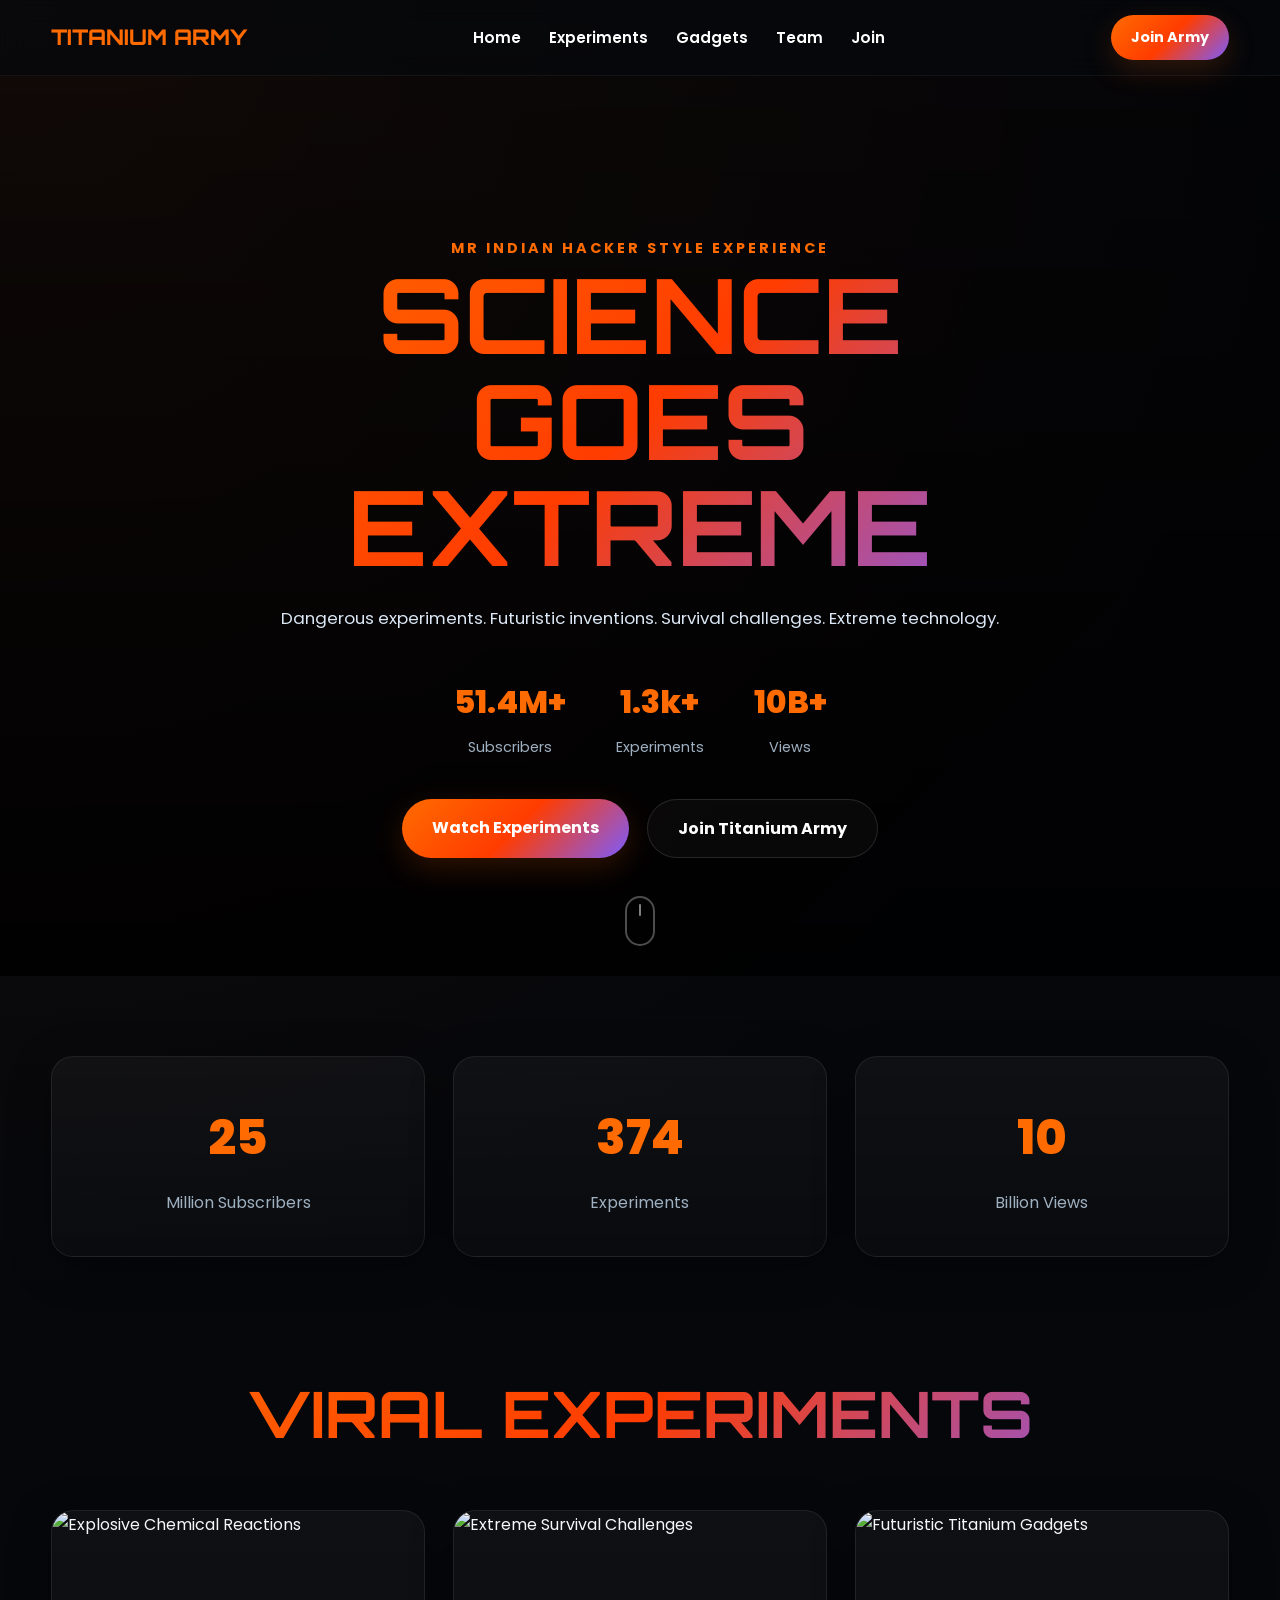
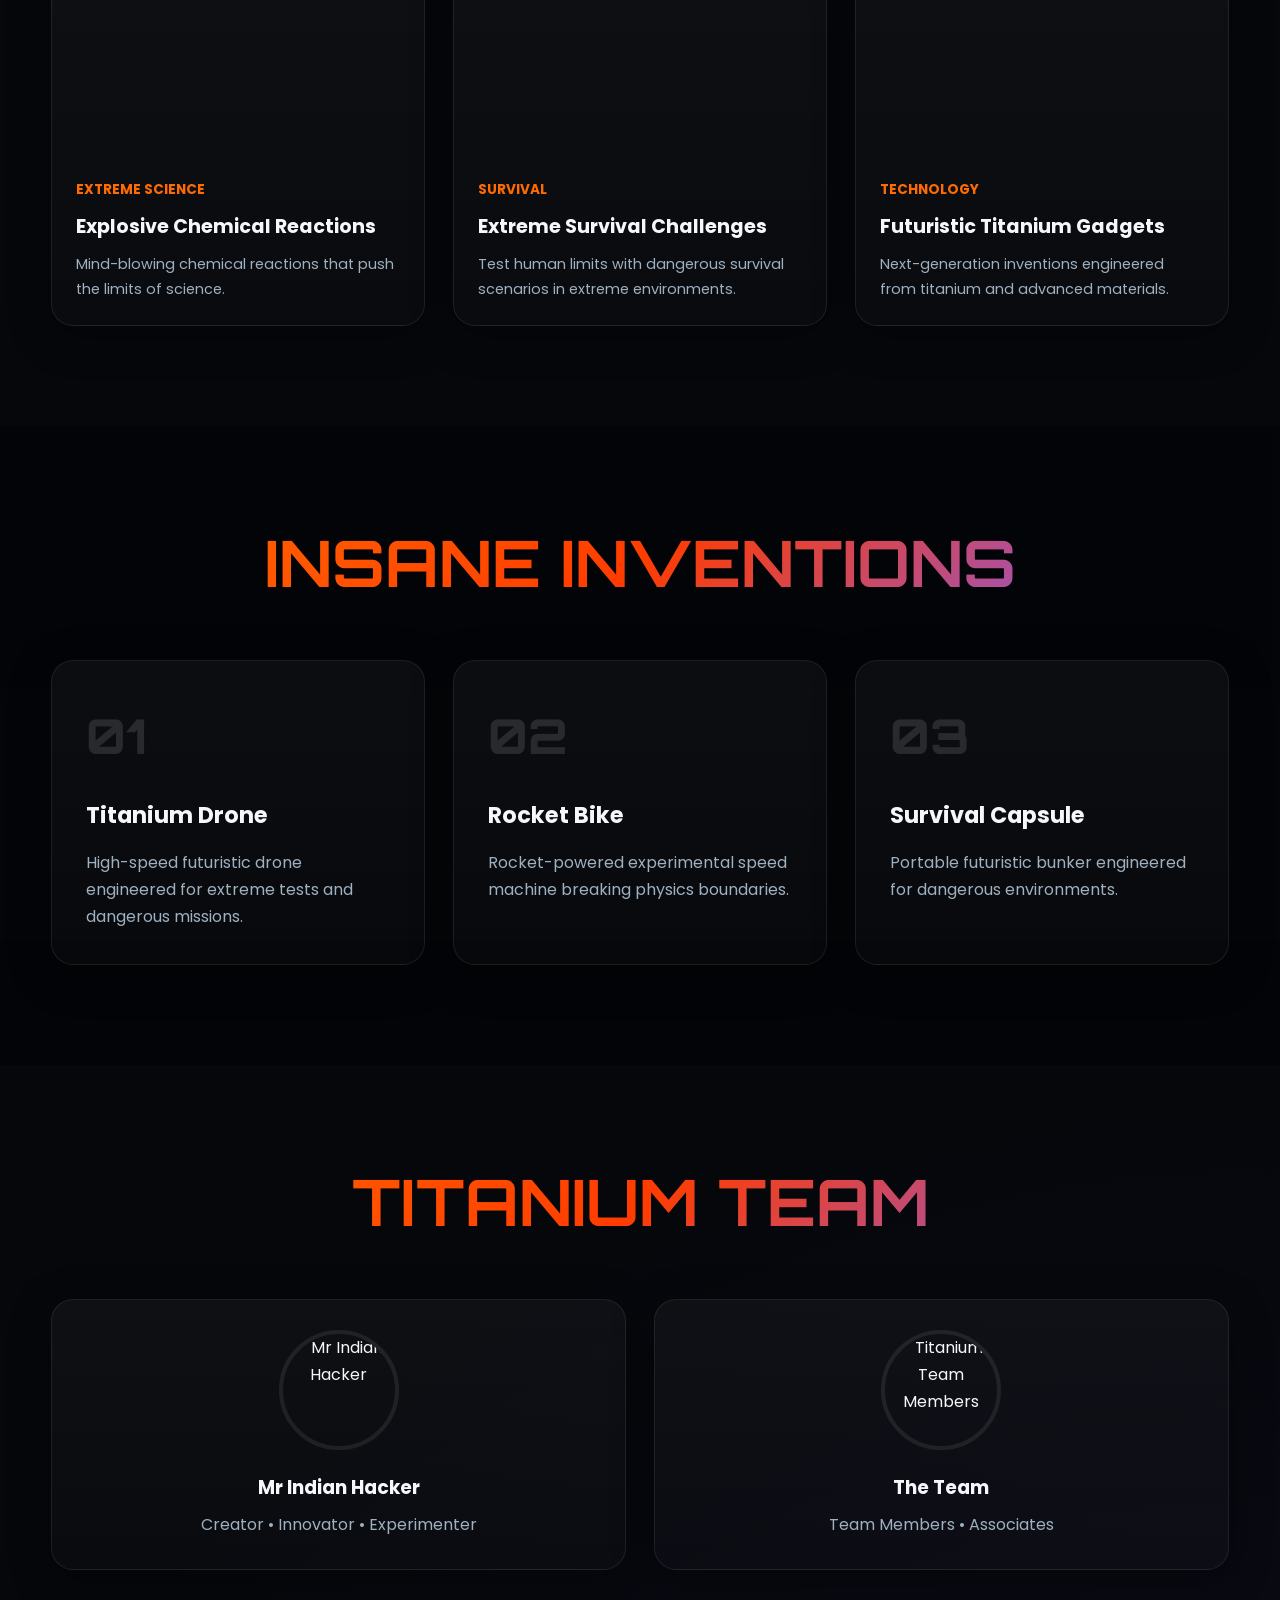
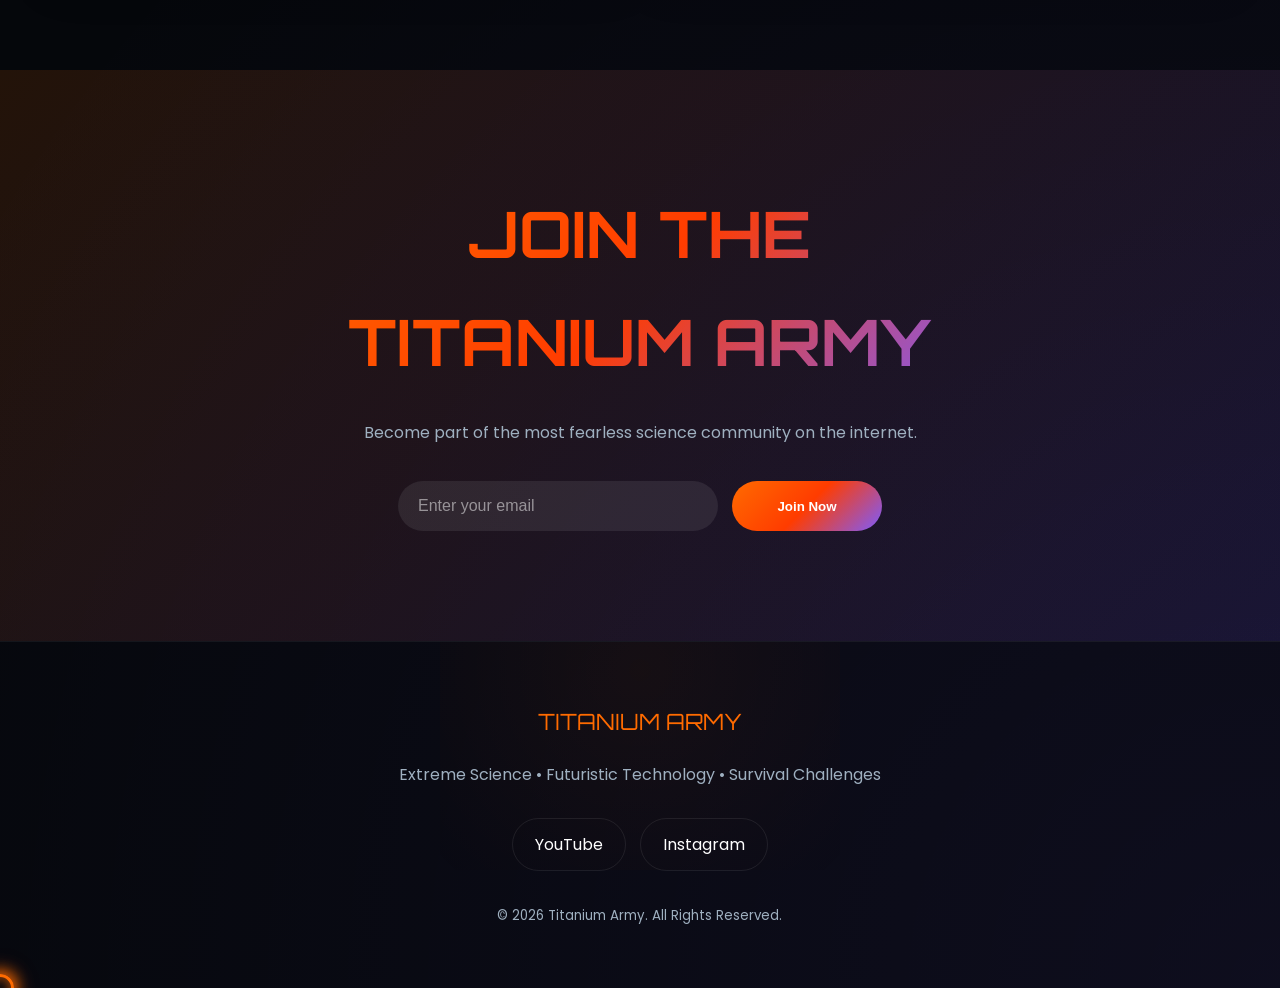
==== titaniumarmy/index.html @ 0747c586 "Update index.html" ====
<!DOCTYPE html>
<html lang="en">

<head>

  <!-- ========================= -->
  <!-- BASIC SEO -->
  <!-- ========================= -->

  <meta charset="UTF-8">

  <meta name="viewport"
        content="width=device-width, initial-scale=1.0">

  <meta http-equiv="X-UA-Compatible"
        content="IE=edge">

  <title>
    Titanium Army | Extreme Science &amp; Futuristic Experiments
  </title>

  <meta name="description"
        content="Titanium Army brings extreme science experiments, futuristic gadgets, dangerous survival challenges and insane inventions inspired by Mr Indian Hacker style.">

  <meta name="keywords"
        content="Titanium Army, Mr Indian Hacker, Science Experiments, Futuristic Gadgets, Survival Challenges">

  <meta name="theme-color"
        content="#05070b">

  <!-- ========================= -->
  <!-- FIX: CANONICAL URL ADDED -->
  <!-- ========================= -->

  <link rel="canonical"
        href="https://titaniumarmy.attrim27.workers.dev/">

  <!-- ========================= -->
  <!-- FIX: FAVICON ADDED -->
  <!-- ========================= -->

  <link rel="icon"
        href="data:image/svg+xml,<svg xmlns='http://www.w3.org/2000/svg' viewBox='0 0 100 100'><text y='.9em' font-size='90'>⚡</text></svg>">

  <!-- ========================= -->
  <!-- OPEN GRAPH -->
  <!-- ========================= -->

  <meta property="og:title"
        content="Titanium Army - Extreme Science &amp; Innovation">

  <meta property="og:description"
        content="Extreme science experiments, futuristic gadgets, and survival challenges.">

  <meta property="og:type"
        content="website">

  <meta property="og:image"
        content="https://images.unsplash.com/photo-1532094349884-543bc11b234d?q=80&w=1200">

  <!-- ========================= -->
  <!-- FONTS -->
  <!-- ========================= -->

  <link rel="preconnect"
        href="https://fonts.googleapis.com">

  <link rel="preconnect"
        href="https://fonts.gstatic.com"
        crossorigin>

  <link href="https://fonts.googleapis.com/css2?family=Orbitron:wght@500;700;800&family=Poppins:wght@300;400;500;600;700&display=swap"
        rel="stylesheet">

  <!-- ========================= -->
  <!-- CSS -->
  <!-- ========================= -->

  <link rel="stylesheet"
        href="styles.css">

</head>

<body>

  <!-- ========================= -->
  <!-- PRELOADER -->
  <!-- ========================= -->

  <div class="preloader"
       id="preloader">

    <div class="loader"></div>

    <h2>TITANIUM ARMY</h2>

  </div>

  <!-- ========================= -->
  <!-- PARTICLES CANVAS -->
  <!-- ========================= -->

  <canvas id="particles"></canvas>

  <!-- ========================= -->
  <!-- HEADER / NAVBAR -->
  <!-- ========================= -->

  <header class="site-header"
          id="navbar">

    <div class="container nav-container">

      <!-- FIX: BRAND NOW LINKS TO #HOME, NOT BROKEN IMAGE URL -->

      <a href="#home"
         class="brand">

        TITANIUM ARMY

      </a>

      <!-- DESKTOP NAVIGATION -->

      <nav class="nav">

        <a href="#home">Home</a>

        <a href="#experiments">Experiments</a>

        <a href="#gadgets">Gadgets</a>

        <a href="#team">Team</a>

        <a href="#join">Join</a>

      </nav>

      <!-- FIX: JOIN ARMY BUTTON NOW LINKS TO YOUTUBE -->

      <a href="https://www.youtube.com/@MrIndianHacker"
         target="_blank"
         rel="noopener noreferrer"
         class="btn primary nav-cta">

        Join Army

      </a>

      <!-- MOBILE MENU BUTTON -->

      <button class="nav-toggle"
              id="navToggle"
              aria-label="Toggle Menu"
              aria-expanded="false">

        <span></span>
        <span></span>
        <span></span>

      </button>

    </div>

  </header>

  <!-- ========================= -->
  <!-- MOBILE NAVIGATION -->
  <!-- ========================= -->

  <nav class="mobile-nav"
       id="mobileNav">

    <a href="#home">Home</a>
    <a href="#experiments">Experiments</a>
    <a href="#gadgets">Gadgets</a>
    <a href="#team">Team</a>
    <a href="#join">Join</a>

  </nav>

  <!-- ========================= -->
  <!-- HERO SECTION -->
  <!-- ========================= -->

  <section class="hero"
           id="home">

    <!-- BACKGROUND VIDEO -->

    <video autoplay
           muted
           loop
           playsinline
           class="hero-video"
           poster="assets/hero.jpg">

      <source src="assets/hero.mp4"
              type="video/mp4">

    </video>

    <!-- OVERLAYS -->

    <div class="hero-overlay"></div>

    <div class="hero-gradient"></div>

    <!-- HERO CONTENT -->

    <div class="hero-content">

      <span class="eyebrow">
        MR INDIAN HACKER STYLE EXPERIENCE
      </span>

      <h1 class="title">
        <span>SCIENCE</span> GOES EXTREME
      </h1>

      <p class="subtitle">
        Dangerous experiments. Futuristic inventions.
        Survival challenges. Extreme technology.
      </p>

      <!-- HERO STATS -->

      <div class="hero-stats">

        <div class="stat-item">
          <strong>51.4M+</strong>
          <span>Subscribers</span>
        </div>

        <div class="stat-item">
          <strong>1.3k+</strong>
          <span>Experiments</span>
        </div>

        <div class="stat-item">
          <strong>10B+</strong>
          <span>Views</span>
        </div>

      </div>

      <!-- HERO BUTTONS -->

      <div class="hero-cta">

        <a href="#experiments"
           class="btn primary">
          Watch Experiments
        </a>

        <!-- FIX: JOIN BUTTON NOW LINKS TO YOUTUBE -->

        <a href="https://www.youtube.com/@MrIndianHacker"
           target="_blank"
           rel="noopener noreferrer"
           class="btn secondary">
          Join Titanium Army
        </a>

      </div>

    </div>

    <!-- SCROLL INDICATOR -->

    <div class="scroll-indicator">
      <span></span>
    </div>

  </section>

  <!-- ========================= -->
  <!-- STATS SECTION -->
  <!-- ========================= -->

  <section class="stats-section reveal">

    <div class="container stats-grid">

      <div class="stat-card">

        <h2 class="counter"
            data-target="51">
          0
        </h2>

        <p>Million Subscribers</p>

      </div>

      <div class="stat-card">

        <h2 class="counter"
            data-target="1347">
          0
        </h2>

        <p>Experiments</p>

      </div>

      <!-- FIX: DATA-TARGET WAS 10,344,421,112 (BROKEN) — NOW FIXED TO 10 -->

      <div class="stat-card">

        <h2 class="counter"
            data-target="10">
          0
        </h2>

        <p>Billion Views</p>

      </div>

    </div>

  </section>

  <!-- ========================= -->
  <!-- EXPERIMENTS SECTION -->
  <!-- ========================= -->

  <section class="section"
           id="experiments">

    <div class="container">

      <h2 class="section-title">
        Viral Experiments
      </h2>

      <div class="card-grid">

        <!-- EXPERIMENT CARD 1 -->

        <article class="experiment-card reveal">

          <img src="https://i.ytimg.com/vi/5GIu-uIntHM/hqdefault.jpg?sqp=-oaymwEnCNACELwBSFryq4qpAxkIARUAAIhCGAHYAQHiAQoIGBACGAY4AUAB&rs=AOn4CLCB5bFblhnl6kyri0EUmStzw_VqZA"
               alt="Explosive Chemical Reactions"
               loading="lazy">

          <div class="card-content">

            <span>Extreme Science</span>

            <h3>Explosive Chemical Reactions</h3>

            <p>Mind-blowing chemical reactions that push the limits of science.</p>

          </div>

        </article>

        <!-- EXPERIMENT CARD 2 -->

        <article class="experiment-card reveal">

          <img src="https://i.ytimg.com/vi/XZgxswVPmoY/hqdefault.jpg?sqp=-oaymwEnCNACELwBSFryq4qpAxkIARUAAIhCGAHYAQHiAQoIGBACGAY4AUAB&rs=AOn4CLAbw4uefym0vWwqjL1NdJB9iy13fw"
               alt="Extreme Survival Challenges"
               loading="lazy">

          <div class="card-content">

            <span>Survival</span>

            <h3>Extreme Survival Challenges</h3>

            <p>Test human limits with dangerous survival scenarios in extreme environments.</p>

          </div>

        </article>

        <!-- EXPERIMENT CARD 3 -->

        <article class="experiment-card reveal">

          <img src="https://ts1.mm.bing.net/th?id=OIP.cP5s2o9aSP23JdgYvHvnIwHaEK&pid=15.1&o=7&rm=3"
               alt="Futuristic Titanium Gadgets"
               loading="lazy">

          <div class="card-content">

            <span>Technology</span>

            <h3>Futuristic Titanium Gadgets</h3>

            <p>Next-generation inventions engineered from titanium and advanced materials.</p>

          </div>

        </article>

      </div>

    </div>

  </section>

  <!-- ========================= -->
  <!-- GADGETS SECTION -->
  <!-- ========================= -->

  <section class="section dark-section"
           id="gadgets">

    <div class="container">

      <h2 class="section-title">
        Insane Inventions
      </h2>

      <div class="gadgets-grid">

        <!-- GADGET 1 -->

        <div class="gadget-box reveal">

          <div class="gadget-number">01</div>

          <h3>Titanium Drone</h3>

          <p>
            High-speed futuristic drone engineered
            for extreme tests and dangerous missions.
          </p>

        </div>

        <!-- GADGET 2 -->

        <div class="gadget-box reveal">

          <div class="gadget-number">02</div>

          <h3>Rocket Bike</h3>

          <p>
            Rocket-powered experimental speed machine
            breaking physics boundaries.
          </p>

        </div>

        <!-- GADGET 3 -->

        <div class="gadget-box reveal">

          <div class="gadget-number">03</div>

          <h3>Survival Capsule</h3>

          <p>
            Portable futuristic bunker engineered
            for dangerous environments.
          </p>

        </div>

      </div>

    </div>

  </section>

  <!-- ========================= -->
  <!-- TEAM SECTION -->
  <!-- ========================= -->

  <section class="section"
           id="team">

    <div class="container">

      <h2 class="section-title">
        Titanium Team
      </h2>

      <div class="team-grid">

        <!-- TEAM MEMBER 1 — MR INDIAN HACKER -->

        <div class="team-card reveal">

          <div class="team-image">

            <!-- FIX: USING OFFICIAL YOUTUBE CHANNEL AVATAR (MORE RELIABLE) -->

            <img src="https://yt3.googleusercontent.com/6gqbAWV3L-Uy1zRFov8lJEa7ct9nXFqSb3FKSW0If3hhWL76blt2sQXWMlLUFaaei2aApkl2MQ=s900-c-k-c0x00ffffff-no-rj"
                 alt="Mr Indian Hacker"
                 loading="lazy">

          </div>

          <h3>Mr Indian Hacker</h3>

          <!-- FIX: GARBLED CHARACTERS REPLACED WITH PROPER BULLETS -->

          <p>Creator &bull; Innovator &bull; Experimenter</p>

        </div>

        <!-- TEAM MEMBER 2 -->
        <!--
          ACTION REQUIRED:
          1. Open this link: https://www.instagram.com/p/DQHI-X8E1jm/
          2. Download / save the image
          3. Upload it to your Cloudflare Worker as: assets/team.jpg
          The code below will load it automatically once uploaded.
          Until then, a placeholder will show.
        -->

        <div class="team-card reveal">

          <div class="team-image">

            <img src="assets/team.jpg"
                 alt="Titanium Team Members"
                 loading="lazy"
                 onerror="this.onerror=null;this.src='https://placehold.co/300x300/10151d/ff6b00?text=Team';">

          </div>

          <h3>The Team</h3>

          <!-- FIX: GARBLED CHARACTERS REPLACED WITH PROPER BULLETS -->

          <p>Team Members &bull; Associates</p>

        </div>

      </div>

    </div>

  </section>

  <!-- ========================= -->
  <!-- JOIN SECTION -->
  <!-- ========================= -->

  <section class="join-section"
           id="join">

    <div class="join-overlay"></div>

    <div class="join-content">

      <h2>JOIN THE TITANIUM ARMY</h2>

      <p>
        Become part of the most fearless science
        community on the internet.
      </p>

      <!-- FIX: FORM NOW REDIRECTS TO YOUTUBE ON SUBMIT (HANDLED IN SCRIPT.JS) -->

      <form class="join-form"
            id="newsletterForm">

        <input type="email"
               placeholder="Enter your email"
               required
               aria-label="Email address">

        <button type="submit">
          Join Now
        </button>

      </form>

    </div>

  </section>

  <!-- ========================= -->
  <!-- FOOTER -->
  <!-- ========================= -->

  <footer class="site-footer">

    <div class="footer-glow"></div>

    <div class="container footer-container">

      <div class="footer-logo">
        TITANIUM ARMY
      </div>

      <!-- FIX: GARBLED CHARACTERS REPLACED -->

      <p>
        Extreme Science &bull; Futuristic Technology &bull; Survival Challenges
      </p>

      <div class="socials">

        <!-- FIX: REAL SOCIAL LINKS ADDED (NO FACEBOOK AS REQUESTED) -->

        <a href="https://www.youtube.com/@MrIndianHacker"
           target="_blank"
           rel="noopener noreferrer"
           aria-label="YouTube">
          YouTube
        </a>

        <a href="https://www.instagram.com/mrindianhacer/"
           target="_blank"
           rel="noopener noreferrer"
           aria-label="Instagram">
          Instagram
        </a>

      </div>

      <!-- FIX: COPYRIGHT SYMBOL WAS GARBLED -->

      <small>
        &copy; 2026 Titanium Army. All Rights Reserved.
      </small>

    </div>

  </footer>

  <!-- ========================= -->
  <!-- SCRIPTS -->
  <!-- ========================= -->

  <script defer src="script.js"></script>

</body>

</html>
---- titaniumarmy/styles.css ----
/* =========================================================
   TITANIUM ARMY — FINAL PREMIUM CINEMATIC CSS
   CLEAN • STRUCTURED • MOBILE PERFECT • PERFORMANCE OPTIMIZED
========================================================= */

/* =========================
   ROOT VARIABLES
========================= */

:root{

  --bg:#05070b;
  --bg-secondary:#0d1117;

  --surface:#10151d;
  --surface-light:#171d27;

  --text:#f4f7fb;
  --muted:#9fb0c0;

  --orange:#ff6b00;
  --orange-dark:#ff3c00;

  --purple:#7c5cff;

  --border:rgba(255,255,255,.08);

  --shadow:
  0 10px 40px rgba(0,0,0,.35);

  --gradient:
  linear-gradient(
  135deg,
  var(--orange),
  var(--orange-dark),
  var(--purple)
  );

  --radius-sm:16px;
  --radius-md:22px;
  --radius-lg:30px;

  --space-xs:10px;
  --space-sm:16px;
  --space-md:24px;
  --space-lg:40px;
  --space-xl:80px;

}

/* =========================
   RESET
========================= */

*{
  margin:0;
  padding:0;
  box-sizing:border-box;
}

html{
  scroll-behavior:smooth;
  overflow-x:hidden;
}

body{

  font-family:
  "Poppins",
  sans-serif;

  background:
  radial-gradient(
  circle at top left,
  rgba(255,107,0,.08),
  transparent 30%
  ),

  radial-gradient(
  circle at bottom right,
  rgba(124,92,255,.08),
  transparent 35%
  ),

  var(--bg);

  color:var(--text);

  overflow-x:hidden;

  line-height:1.7;

  -webkit-font-smoothing:antialiased;

}

/* =========================
   PRELOADER
========================= */

.preloader{

  position:fixed;

  top:0;
  left:0;

  width:100%;
  height:100%;

  background:var(--bg);

  display:flex;

  flex-direction:column;

  align-items:center;

  justify-content:center;

  gap:30px;

  z-index:99999;

  animation:fadeOut .6s ease forwards;

  animation-delay:2s;

}

.preloader h2{

  font-size:1.2rem;

  letter-spacing:3px;

  text-transform:uppercase;

  background:var(--gradient);

  background-clip:text;

  -webkit-background-clip:text;

  -webkit-text-fill-color:transparent;

}

.loader{

  width:50px;
  height:50px;

  border:4px solid rgba(255,255,255,.1);

  border-top:4px solid var(--orange);

  border-radius:50%;

  animation:spin 1s linear infinite;

}

@keyframes spin{
  to{
    transform:rotate(360deg);
  }
}

@keyframes fadeOut{
  to{
    opacity:0;
    pointer-events:none;
  }
}

/* =========================
   BACKGROUND GRID
========================= */

body::before{

  content:"";

  position:fixed;

  inset:0;

  background-image:

  linear-gradient(
  rgba(255,255,255,.02) 1px,
  transparent 1px
  ),

  linear-gradient(
  90deg,
  rgba(255,255,255,.02) 1px,
  transparent 1px
  );

  background-size:60px 60px;

  opacity:.15;

  pointer-events:none;

  z-index:-1;

}

/* =========================
   PARTICLES CANVAS
========================= */

canvas#particles{

  position:fixed;

  top:0;
  left:0;

  width:100%;
  height:100%;

  pointer-events:none;

  z-index:0;

}

/* =========================
   SCROLLBAR
========================= */

::-webkit-scrollbar{
  width:10px;
}

::-webkit-scrollbar-track{
  background:#05070b;
}

::-webkit-scrollbar-thumb{

  background:
  linear-gradient(
  var(--orange),
  var(--purple)
  );

  border-radius:20px;

}

/* =========================
   GLOBAL
========================= */

img,
video{
  display:block;
  max-width:100%;
}

a{
  text-decoration:none;
}

.container{
  width:min(1180px,92%);
  margin:auto;
}

.section{
  padding:100px 0;
}

.section-title{

  font-size:
  clamp(2rem,5vw,4rem);

  font-family:
  "Orbitron",
  sans-serif;

  text-align:center;

  text-transform:uppercase;

  line-height:1.15;

  margin-bottom:60px;

  background:var(--gradient);

  background-clip:text;

  -webkit-background-clip:text;

  -webkit-text-fill-color:transparent;

}

.dark-section{
  background:rgba(0,0,0,.3);
}

/* =========================
   HEADER
========================= */

.site-header{

  position:fixed;

  top:0;
  left:0;

  width:100%;

  height:76px;

  display:flex;

  align-items:center;

  justify-content:space-between;

  padding:0 4%;

  background:
  rgba(5,7,11,.75);

  backdrop-filter:blur(12px);

  border-bottom:
  1px solid rgba(255,255,255,.05);

  z-index:9999;

  transition:.3s ease;

}

.site-header.header-active{

  background:rgba(5,7,11,.95);

  box-shadow:var(--shadow);

}

.nav-container{

  display:flex;

  align-items:center;

  justify-content:space-between;

  width:100%;

  gap:30px;

}

.brand{

  font-size:1.35rem;

  font-family:
  "Orbitron",
  sans-serif;

  font-weight:800;

  color:var(--orange);

  white-space:nowrap;

  transition:.3s;

}

.brand:hover{
  transform:scale(1.05);
}

.nav{

  display:flex;

  align-items:center;

  gap:28px;

}

.nav a{

  color:white;

  font-size:.95rem;

  font-weight:600;

  transition:.3s;

  position:relative;

}

.nav a::after{

  content:"";

  position:absolute;

  left:0;
  bottom:-8px;

  width:0%;

  height:2px;

  background:var(--gradient);

  transition:.3s;

}

.nav a:hover::after{
  width:100%;
}

.nav a:hover{
  color:var(--orange);
}

/* =========================
   MOBILE NAV
========================= */

.nav-toggle{

  display:none;

  flex-direction:column;

  gap:5px;

  background:none;

  border:none;

  cursor:pointer;

  padding:8px;

}

.nav-toggle span{

  width:28px;
  height:3px;

  background:white;

  border-radius:20px;

  transition:.3s ease;

}

.nav-toggle.active span:nth-child(1){
  transform:rotate(45deg) translate(8px, 8px);
}

.nav-toggle.active span:nth-child(2){
  opacity:0;
}

.nav-toggle.active span:nth-child(3){
  transform:rotate(-45deg) translate(7px, -6px);
}

.mobile-nav{

  position:fixed;

  top:76px;
  right:-100%;

  width:280px;

  max-height:calc(100vh - 76px);

  background:
  rgba(5,7,11,.98);

  backdrop-filter:blur(16px);

  padding:30px;

  display:flex;

  flex-direction:column;

  gap:24px;

  transition:.4s ease;

  z-index:9998;

  overflow-y:auto;

  border-left:1px solid rgba(255,255,255,.05);

}

.mobile-nav.open{
  right:0;
}

.mobile-nav a{

  color:white;

  font-weight:600;

  font-size:1.05rem;

  transition:.3s;

  display:block;

  padding:12px 0;

}

.mobile-nav a:hover{
  color:var(--orange);
}

/* =========================
   HERO
========================= */

.hero{

  min-height:100vh;

  display:flex;

  align-items:center;

  justify-content:center;

  text-align:center;

  position:relative;

  overflow:hidden;

  padding:
  120px 20px 80px;

  margin-top:76px;

}

.hero-video{

  position:absolute;

  inset:0;

  width:100%;
  height:100%;

  object-fit:cover;

  filter:
  brightness(.32)
  contrast(1.05);

}

.hero-overlay{

  position:absolute;

  inset:0;

  background:
  linear-gradient(
  to bottom,
  rgba(0,0,0,.35),
  rgba(0,0,0,.85)
  );

}

.hero-gradient{

  position:absolute;

  inset:0;

  background:var(--gradient);

  opacity:.08;

  mix-blend-mode:overlay;

}

.hero-content{

  position:relative;

  z-index:2;

  max-width:900px;

  animation:slideUp .8s ease;

}

@keyframes slideUp{
  from{
    opacity:0;
    transform:translateY(40px);
  }
  to{
    opacity:1;
    transform:translateY(0);
  }
}

.eyebrow{

  color:var(--orange);

  font-size:.9rem;

  font-weight:700;

  letter-spacing:3px;

  text-transform:uppercase;

  margin-bottom:18px;

}

.title{

  font-size:
  clamp(3rem,9vw,6.5rem);

  line-height:1.02;

  margin-bottom:24px;

  text-transform:uppercase;

  font-family:
  "Orbitron",
  sans-serif;

  background:var(--gradient);

  background-clip:text;

  -webkit-background-clip:text;

  -webkit-text-fill-color:transparent;

}

.title span{
  display:block;
}

.subtitle{

  max-width:760px;

  margin:auto;

  color:#dbe7f5;

  font-size:1.05rem;

  line-height:1.9;

}

.hero-stats{

  display:flex;

  justify-content:center;

  flex-wrap:wrap;

  gap:50px;

  margin:40px 0;

}

.stat-item{

  display:flex;

  flex-direction:column;

  align-items:center;

}

.stat-item strong{

  font-size:2rem;

  color:var(--orange);

  font-weight:800;

}

.stat-item span{

  color:var(--muted);

  font-size:.9rem;

  margin-top:5px;

}

/* =========================
   HERO BUTTONS
========================= */

.hero-cta{

  margin-top:40px;

  display:flex;

  justify-content:center;

  flex-wrap:wrap;

  gap:18px;

}

.btn{

  padding:15px 30px;

  border-radius:100px;

  font-weight:700;

  transition:.3s ease;

  min-width:220px;

  text-align:center;

  border:none;

  cursor:pointer;

  font-size:1rem;

}

.btn.primary{

  background:var(--gradient);

  color:white;

  box-shadow:
  0 10px 30px rgba(255,107,0,.18);

}

.btn.primary:hover{

  transform:translateY(-4px);

  box-shadow:
  0 15px 40px rgba(255,107,0,.3);

}

.btn.secondary{

  border:
  1px solid rgba(255,255,255,.12);

  color:white;

  background:
  rgba(255,255,255,.03);

}

.btn.secondary:hover{

  background:
  rgba(255,255,255,.08);

  border-color:var(--orange);

}

.nav-cta{
  padding:10px 20px;
  min-width:auto;
  font-size:.9rem;
}

/* =========================
   SCROLL INDICATOR
========================= */

.scroll-indicator{

  position:absolute;

  bottom:30px;

  left:50%;

  transform:translateX(-50%);

  z-index:2;

}

.scroll-indicator span{

  display:block;

  width:30px;
  height:50px;

  border:2px solid rgba(255,255,255,.3);

  border-radius:15px;

  animation:bounce 2s infinite;

}

.scroll-indicator span::before{

  content:"";

  position:absolute;

  top:8px;
  left:50%;

  width:2px;
  height:12px;

  background:rgba(255,255,255,.5);

  border-radius:1px;

  transform:translateX(-50%);

  animation:scrollBounce 2s infinite;

}

@keyframes bounce{
  0%, 100%{
    opacity:1;
  }
  50%{
    opacity:.5;
  }
}

@keyframes scrollBounce{
  0%{
    transform:translateX(-50%) translateY(0);
  }
  20%{
    transform:translateX(-50%) translateY(5px);
  }
  40%{
    transform:translateX(-50%) translateY(0);
  }
}

/* =========================
   PROGRESS BAR
========================= */

.progress-bar{

  position:fixed;

  top:0;
  left:0;

  height:3px;

  background:var(--gradient);

  width:0%;

  z-index:10000;

  transition:width .1s ease;

}

/* =========================
   CUSTOM CURSOR
========================= */

.custom-cursor{

  position:fixed;

  width:28px;
  height:28px;

  border:3px solid var(--orange);

  border-radius:50%;

  pointer-events:none;

  z-index:10001;

  display:none;

  transform:translate(-50%, -50%);

  box-shadow:
  0 0 15px var(--orange),
  0 0 25px rgba(255,107,0,.4),
  inset 0 0 10px rgba(255,107,0,.3);

  transition:.1s ease-out;

  filter:drop-shadow(0 0 5px rgba(255,107,0,.6));

}

.custom-cursor.active{
  width:35px;
  height:35px;
  border:4px solid var(--orange);
  box-shadow:
  0 0 20px var(--orange),
  0 0 35px rgba(255,107,0,.5),
  inset 0 0 15px rgba(255,107,0,.4);
}

body.cursor-enabled{
  cursor:none;
}

body.cursor-enabled .custom-cursor{
  display:block;
}

/* =========================
   CARD GRID
========================= */

.card-grid,
.gadgets-grid,
.team-grid,
.stats-grid{

  display:grid;

  grid-template-columns:
  repeat(auto-fit,minmax(280px,1fr));

  gap:28px;

}

/* =========================
   CARDS
========================= */

.experiment-card,
.gadget-box,
.team-card,
.stat-card{

  background:
  linear-gradient(
  180deg,
  rgba(255,255,255,.04),
  rgba(255,255,255,.02)
  );

  border:
  1px solid var(--border);

  border-radius:var(--radius-md);

  overflow:hidden;

  transition:.35s ease;

  box-shadow:var(--shadow);

}

.experiment-card:hover,
.gadget-box:hover,
.team-card:hover,
.stat-card:hover{

  transform:translateY(-6px);

  border-color:
  rgba(255,107,0,.25);

}

/* =========================
   EXPERIMENT CARDS
========================= */

.experiment-card img{

  width:100%;
  height:240px;

  object-fit:cover;

  transition:.4s ease;

}

.experiment-card:hover img{
  transform:scale(1.08);
}

.card-content{
  padding:24px;
}

.card-content span{

  display:inline-block;

  margin-bottom:12px;

  color:var(--orange);

  font-size:.85rem;

  font-weight:700;

  text-transform:uppercase;

}

.card-content h3{

  font-size:1.2rem;

  line-height:1.5;

  margin-bottom:10px;

}

.card-content p{

  color:var(--muted);

  font-size:.9rem;

}

/* =========================
   STATS
========================= */

.stats-section{
  padding:80px 0 20px;
}

.stat-card{

  padding:40px 30px;

  text-align:center;

}

.counter{

  font-size:3rem;

  font-weight:800;

  color:var(--orange);

  margin-bottom:10px;

}

.stat-card p{
  color:var(--muted);
}

/* =========================
   GADGETS
========================= */

.gadget-box{

  padding:34px;

}

.gadget-number{

  font-size:3rem;

  font-weight:800;

  opacity:.12;

  margin-bottom:20px;

  font-family:"Orbitron",sans-serif;

  transition:.3s;

}

.gadget-box:hover .gadget-number{
  opacity:.25;
  color:var(--orange);
}

.gadget-box h3{

  margin-bottom:14px;

  font-size:1.4rem;

}

.gadget-box p{

  color:var(--muted);

}

/* =========================
   TEAM
========================= */

.team-card{

  padding:30px;

  text-align:center;

}

.team-image{

  width:120px;
  height:120px;

  margin:
  0 auto 22px;

  border-radius:50%;

  overflow:hidden;

  border:
  4px solid rgba(255,255,255,.08);

  transition:.3s ease;

}

.team-card:hover .team-image{

  border-color:var(--orange);

  box-shadow:0 0 20px rgba(255,107,0,.2);

}

.team-image img{

  width:100%;
  height:100%;

  object-fit:cover;

}

.team-card h3{

  margin-bottom:8px;

}

.team-card p{

  color:var(--muted);

}

/* =========================
   JOIN SECTION
========================= */

.join-section{

  position:relative;

  padding:110px 20px;

  text-align:center;

  overflow:hidden;

}

.join-overlay{

  position:absolute;

  inset:0;

  background:
  linear-gradient(
  135deg,
  rgba(255,107,0,.12),
  rgba(124,92,255,.12)
  );

}

.join-content{

  position:relative;

  z-index:2;

  max-width:700px;

  margin:auto;

}

.join-content h2{

  font-size:
  clamp(2rem,5vw,4rem);

  margin-bottom:22px;

  font-family:"Orbitron",sans-serif;

  background:var(--gradient);

  background-clip:text;

  -webkit-background-clip:text;

  -webkit-text-fill-color:transparent;

}

.join-content p{

  color:var(--muted);

  margin-bottom:35px;

}

.join-form{

  display:flex;

  justify-content:center;

  gap:14px;

  flex-wrap:wrap;

}

.join-form input{

  width:320px;

  padding:16px 20px;

  border:none;

  outline:none;

  border-radius:100px;

  background:
  rgba(255,255,255,.08);

  color:white;

  font-size:1rem;

  transition:.3s;

}

.join-form input::placeholder{
  color:rgba(255,255,255,.5);
}

.join-form input:focus{

  background:rgba(255,255,255,.12);

  box-shadow:0 0 20px rgba(255,107,0,.1);

}

.join-form button{

  border:none;

  cursor:pointer;

  padding:16px 30px;

  border-radius:100px;

  background:var(--gradient);

  color:white;

  font-weight:700;

  transition:.3s;

  min-width:150px;

}

.join-form button:hover{

  transform:translateY(-3px);

  box-shadow:0 10px 30px rgba(255,107,0,.25);

}

/* =========================
   FOOTER
========================= */

.site-footer{

  padding:60px 20px;

  text-align:center;

  border-top:
  1px solid rgba(255,255,255,.06);

  color:var(--muted);

  position:relative;

  overflow:hidden;

}

.footer-glow{

  position:absolute;

  top:-50%;
  left:50%;

  width:400px;
  height:400px;

  background:radial-gradient(circle, rgba(255,107,0,.05), transparent);

  transform:translateX(-50%);

  pointer-events:none;

}

.footer-container{

  position:relative;

  z-index:1;

}

.footer-logo{

  font-size:1.4rem;

  font-family:"Orbitron",sans-serif;

  color:var(--orange);

  margin-bottom:20px;

}

.socials{

  display:flex;

  justify-content:center;

  flex-wrap:wrap;

  gap:14px;

  margin:
  30px 0;

}

.socials a{

  padding:12px 22px;

  border-radius:100px;

  color:white;

  border:
  1px solid rgba(255,255,255,.08);

  transition:.3s;

}

.socials a:hover{

  background:var(--gradient);

  border-color:transparent;

}

/* =========================
   REVEAL ANIMATION
========================= */

.reveal{

  opacity:0;

  transform:translateY(40px);

  transition:
  opacity .8s ease,
  transform .8s ease;

}

.reveal.active{

  opacity:1;

  transform:translateY(0);

}

/* =========================
   RESPONSIVE
========================= */

@media(max-width:980px){

  .nav{
    display:none;
  }

  .nav-toggle{
    display:flex;
  }

}

@media(max-width:768px){

  .section{
    padding:70px 0;
  }

  .hero{

    min-height:auto;

    padding:
    130px 20px 90px;

  }

  .title{
    font-size:2.8rem;
  }

  .subtitle{

    font-size:.98rem;

    line-height:1.8;

  }

  .hero-cta{
    flex-direction:column;
    align-items:center;
  }

  .btn{

    width:100%;

    max-width:320px;

  }

  .join-form{

    flex-direction:column;

    align-items:center;

  }

  .join-form input,
  .join-form button{

    width:100%;

    max-width:340px;

  }

  .hero-stats{
    gap:30px;
  }

}

@media(max-width:480px){

  .brand{
    font-size:1.05rem;
  }

  .title{
    font-size:2.2rem;
  }

  .section-title{
    margin-bottom:45px;
  }

  .experiment-card img{
    height:210px;
  }

  .gadget-box,
  .team-card,
  .stat-card{
    padding:24px;
  }

  .counter{
    font-size:2.4rem;
  }

  .hero-stats{
    flex-direction:column;
    gap:20px;
  }

}
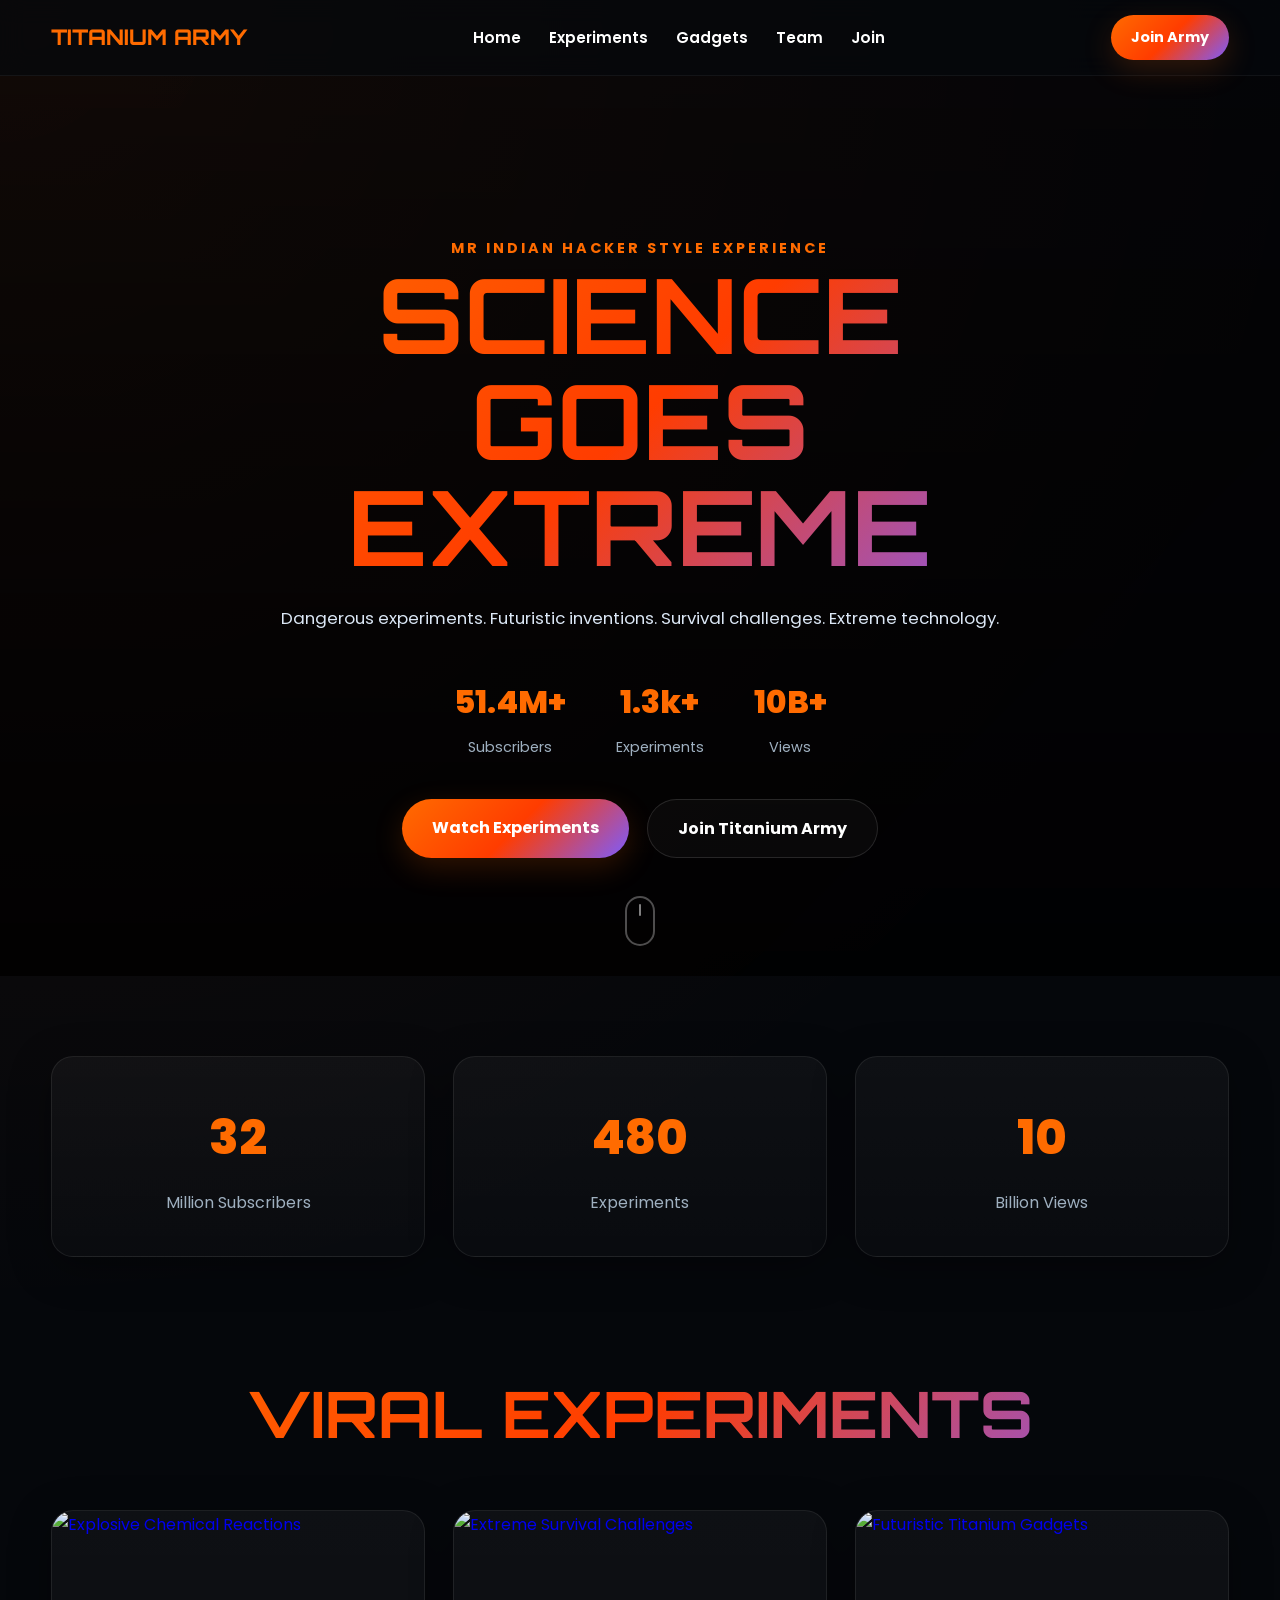
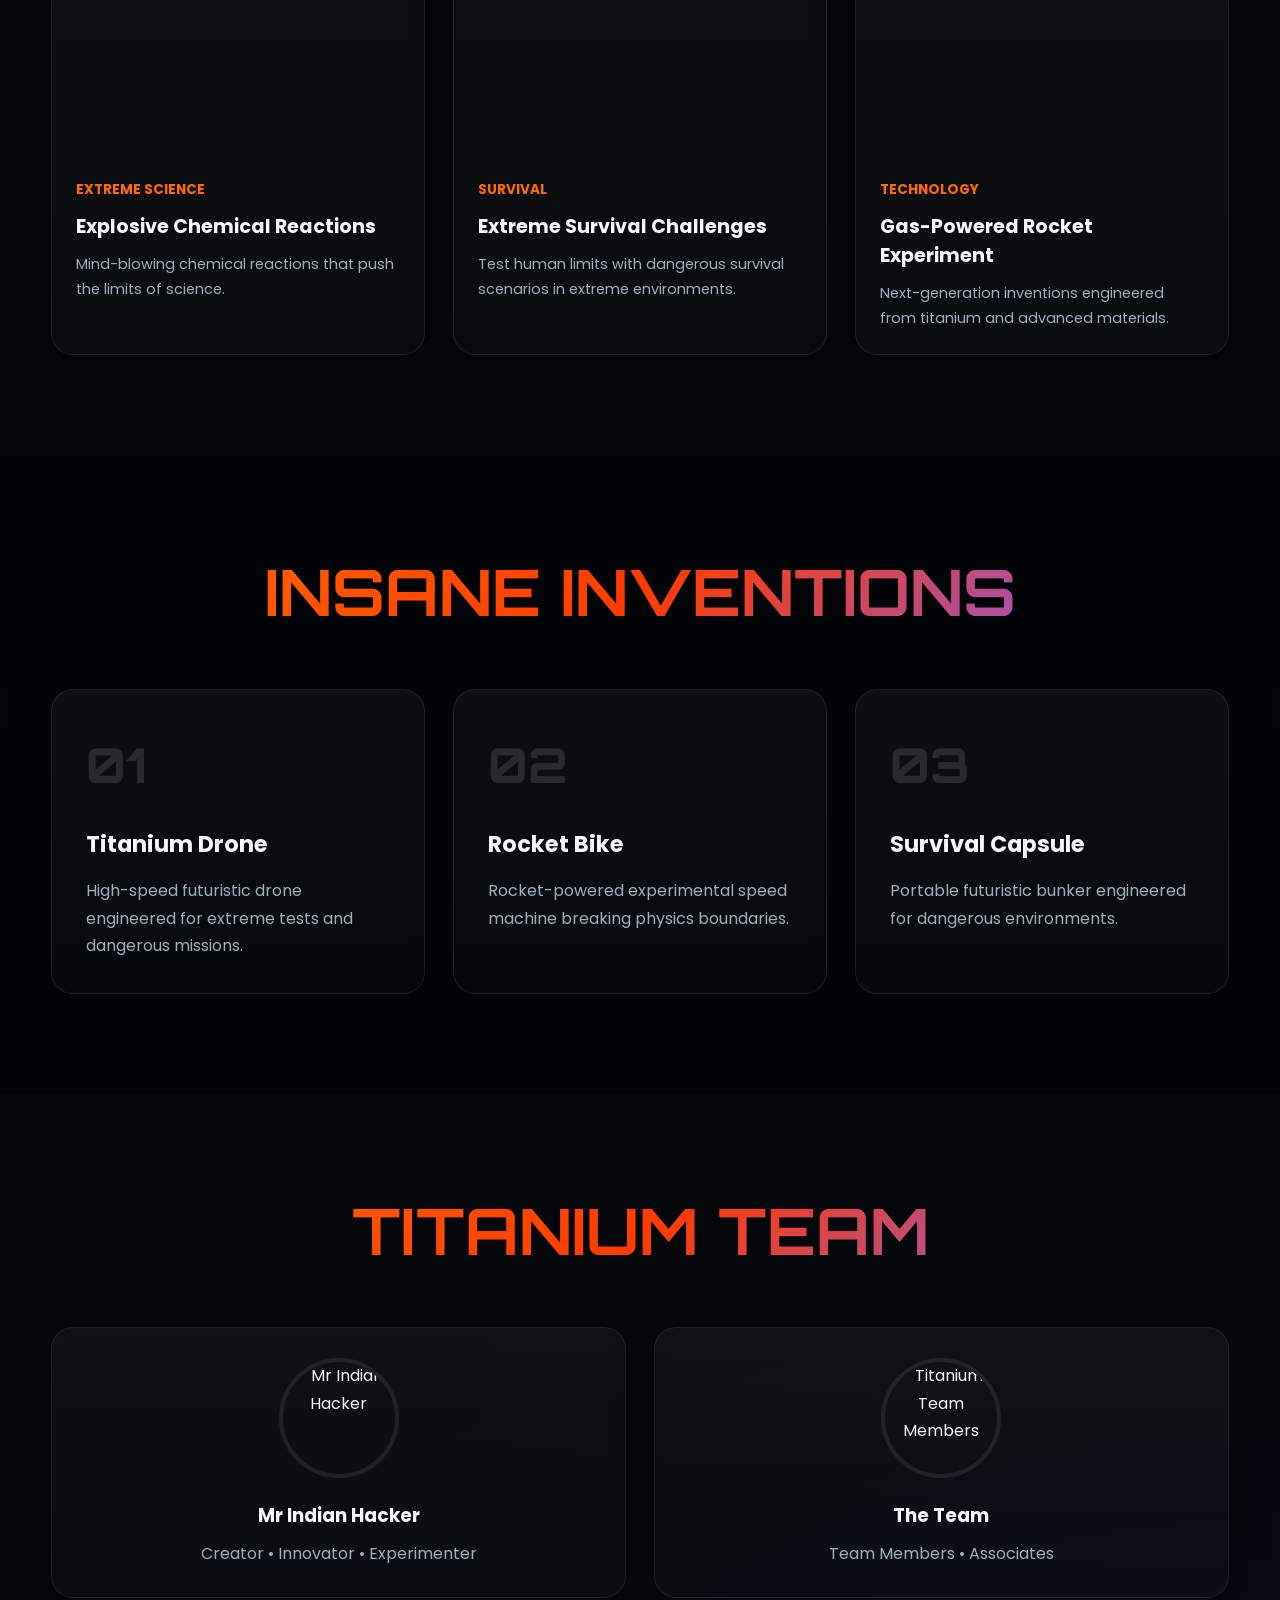
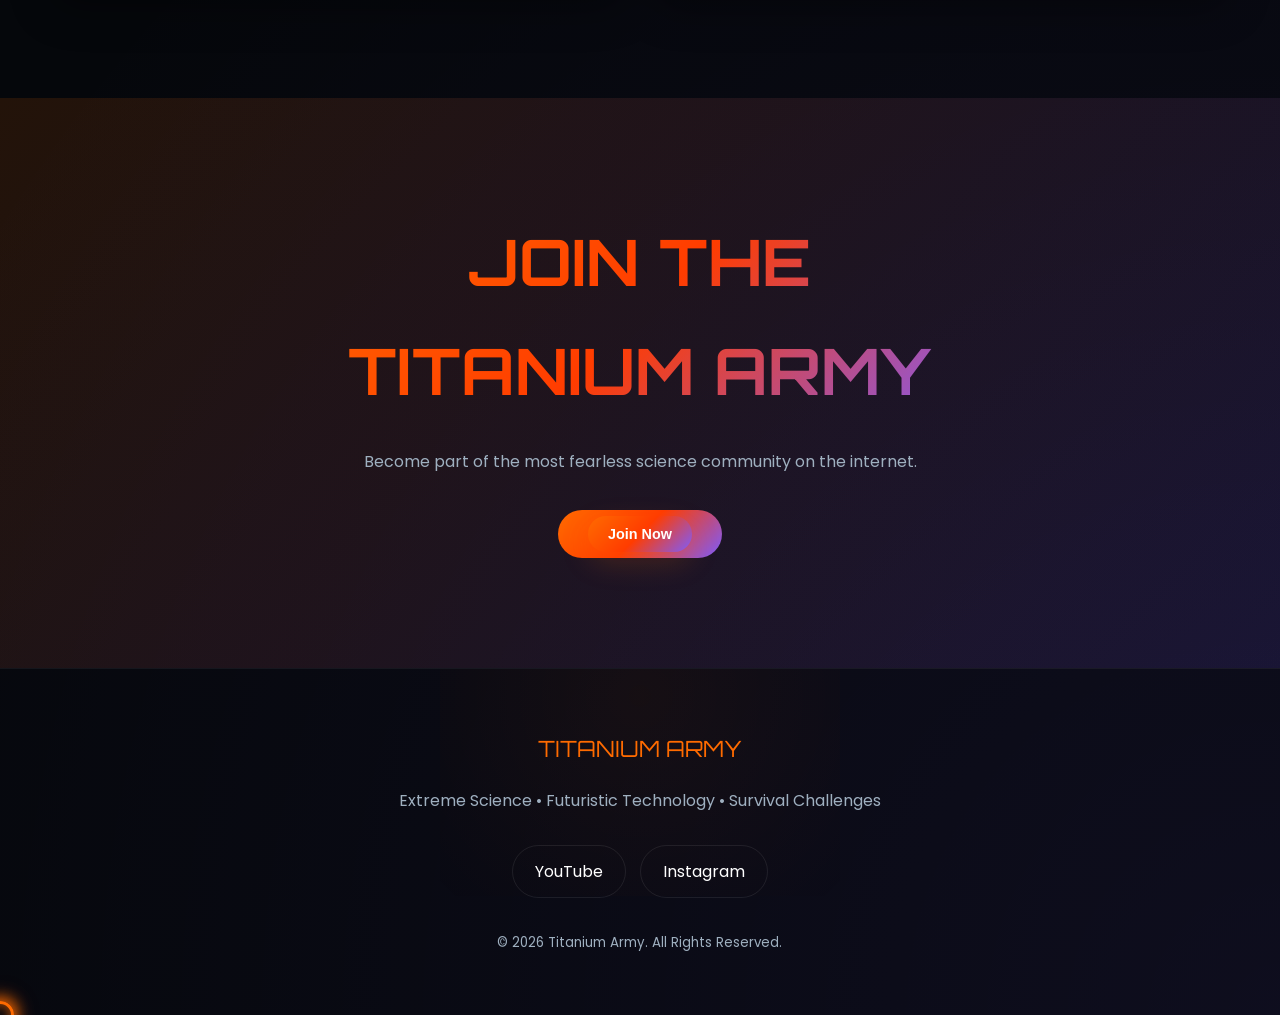
==== commit dcfd58b2: "Update index.html" ====
--- a/titaniumarmy/index.html
+++ b/titaniumarmy/index.html
@@ -296,7 +296,7 @@
       <div class="stat-card">
 
         <h2 class="counter"
-            data-target="1347">
+            data-target="1352">
           0
         </h2>
 
@@ -339,11 +339,11 @@
         <!-- EXPERIMENT CARD 1 -->
 
         <article class="experiment-card reveal">
-
-          <img src="https://i.ytimg.com/vi/5GIu-uIntHM/hqdefault.jpg?sqp=-oaymwEnCNACELwBSFryq4qpAxkIARUAAIhCGAHYAQHiAQoIGBACGAY4AUAB&rs=AOn4CLCB5bFblhnl6kyri0EUmStzw_VqZA"
+<a href="https://youtu.be/cO_FdTGJECY?si=A4zfZJhtlqEy-Ayb">
+          <img srchttps://i.ytimg.com/vi/cO_FdTGJECY/hqdefault.jpg?sqp=-oaymwEnCNACELwBSFryq4qpAxkIARUAAIhCGAHYAQHiAQoIGBACGAY4AUAB&rs=AOn4CLBxNv9MXeNEfYzHvQO_Nx6Tp62uzA"
                alt="Explosive Chemical Reactions"
                loading="lazy">
-
+</a>  
           <div class="card-content">
 
             <span>Extreme Science</span>
@@ -359,11 +359,11 @@
         <!-- EXPERIMENT CARD 2 -->
 
         <article class="experiment-card reveal">
-
+<a href="https://youtu.be/XZgxswVPmoY?si=jIp1VGQsI1vRc8JR">
           <img src="https://i.ytimg.com/vi/XZgxswVPmoY/hqdefault.jpg?sqp=-oaymwEnCNACELwBSFryq4qpAxkIARUAAIhCGAHYAQHiAQoIGBACGAY4AUAB&rs=AOn4CLAbw4uefym0vWwqjL1NdJB9iy13fw"
                alt="Extreme Survival Challenges"
                loading="lazy">
-
+</a>  
           <div class="card-content">
 
             <span>Survival</span>
@@ -379,16 +379,16 @@
         <!-- EXPERIMENT CARD 3 -->
 
         <article class="experiment-card reveal">
-
+<a href="https://youtu.be/CsafO_dFj0U?si=0vkv_nYGtLOuGqcv">
           <img src="https://ts1.mm.bing.net/th?id=OIP.cP5s2o9aSP23JdgYvHvnIwHaEK&pid=15.1&o=7&rm=3"
                alt="Futuristic Titanium Gadgets"
                loading="lazy">
-
+</a>  
           <div class="card-content">
 
             <span>Technology</span>
 
-            <h3>Futuristic Titanium Gadgets</h3>
+            <h3>Gas-Powered Rocket Experiment</h3>
 
             <p>Next-generation inventions engineered from titanium and advanced materials.</p>
 
@@ -491,7 +491,7 @@
 
             <!-- FIX: USING OFFICIAL YOUTUBE CHANNEL AVATAR (MORE RELIABLE) -->
 
-            <img src="https://yt3.googleusercontent.com/6gqbAWV3L-Uy1zRFov8lJEa7ct9nXFqSb3FKSW0If3hhWL76blt2sQXWMlLUFaaei2aApkl2MQ=s900-c-k-c0x00ffffff-no-rj"
+            <img src="https://tse4.mm.bing.net/th/id/OIP.s0dwRHaxyzMxqbOX1hu8ZwHaHZ?cb=thfvnextfalcon&rs=1&pid=ImgDetMain&o=7&rm=300x300"
                  alt="Mr Indian Hacker"
                  loading="lazy">
 
@@ -519,7 +519,7 @@
 
           <div class="team-image">
 
-            <img src="assets/team.jpg"
+            <img src="https://encrypted-tbn0.gstatic.com/images?q=tbn:ANd9GcQ8RIQkzLpq-JdtcHdeMYlz7C_s-JuR3jrvEA&s"
                  alt="Titanium Team Members"
                  loading="lazy"
                  onerror="this.onerror=null;this.src='https://placehold.co/300x300/10151d/ff6b00?text=Team';">
@@ -563,13 +563,13 @@
       <form class="join-form"
             id="newsletterForm">
 
-        <input type="email"
-               placeholder="Enter your email"
-               required
-               aria-label="Email address">
-
         <button type="submit">
+                <a href="https://www.youtube.com/@MrIndianHacker"
+         target="_blank"
+         rel="noopener noreferrer"
+         class="btn primary nav-cta">
           Join Now
+                </a>  
         </button>
 
       </form>
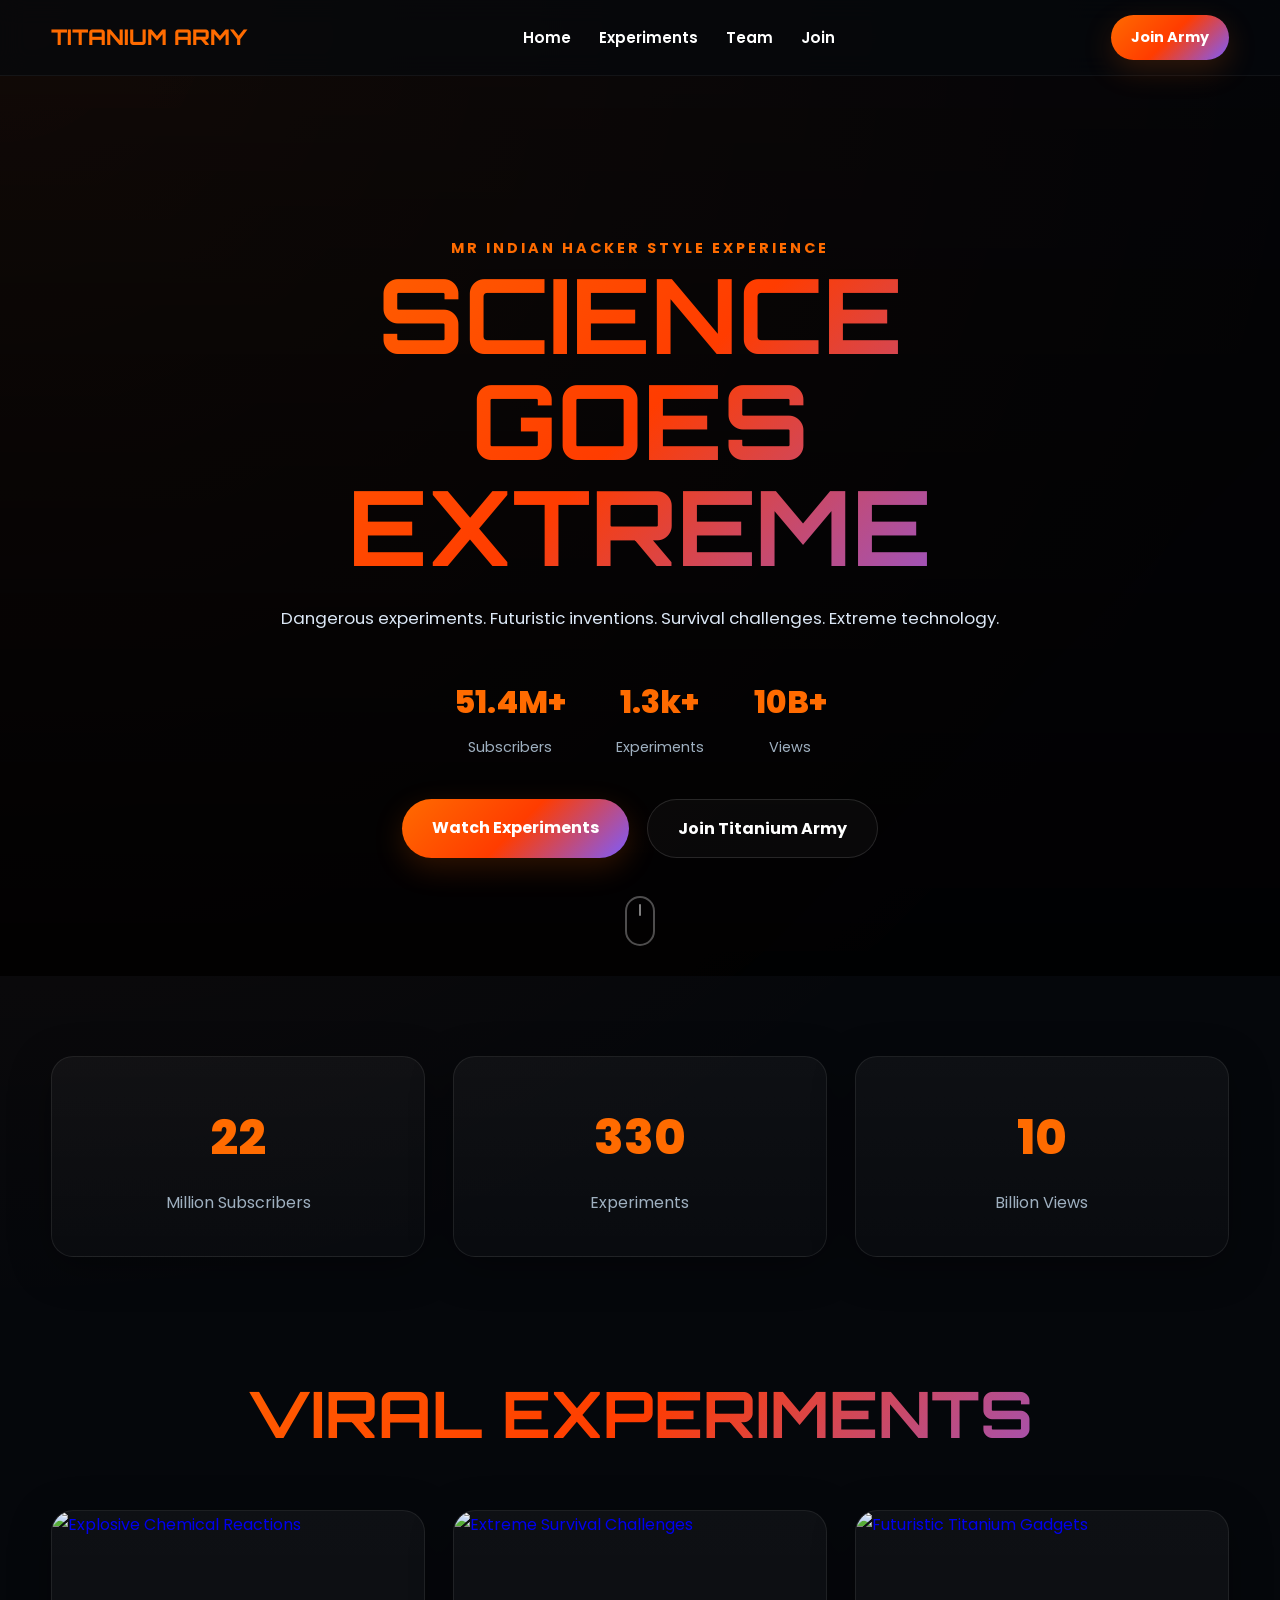
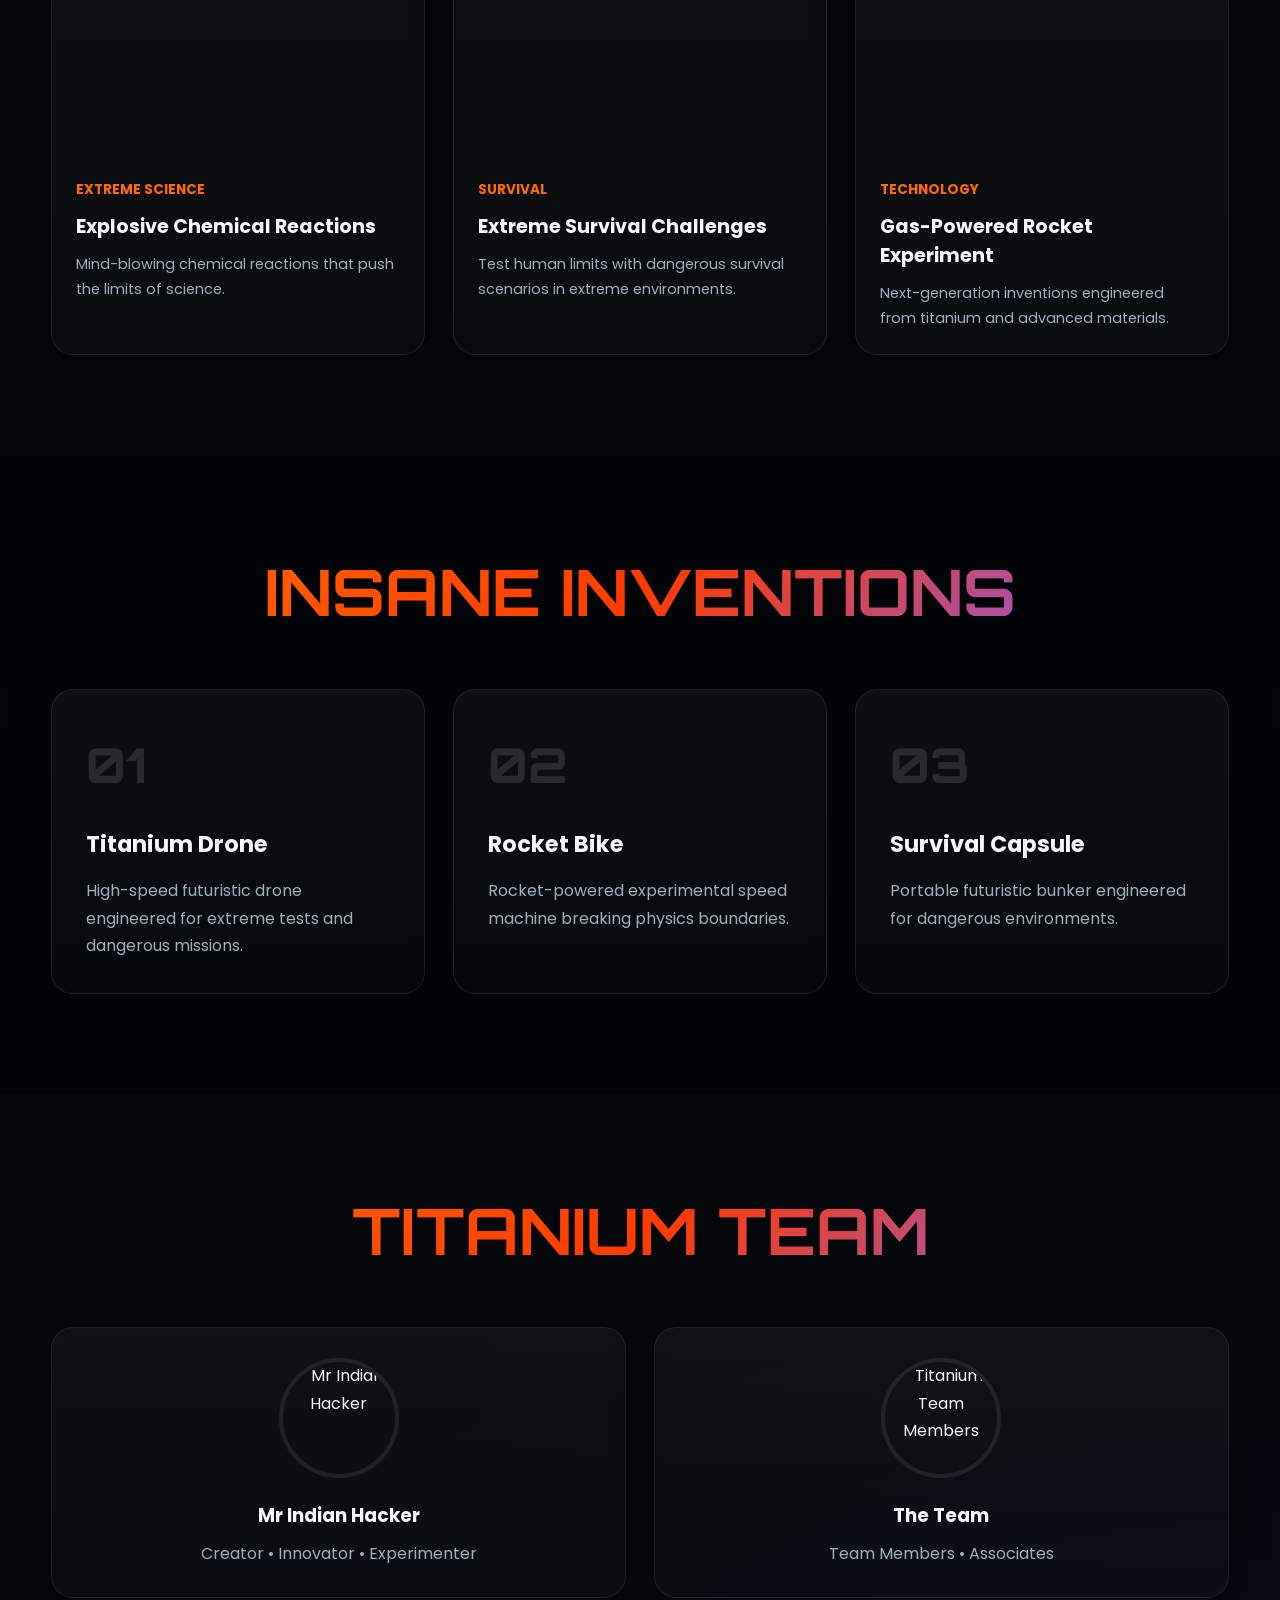
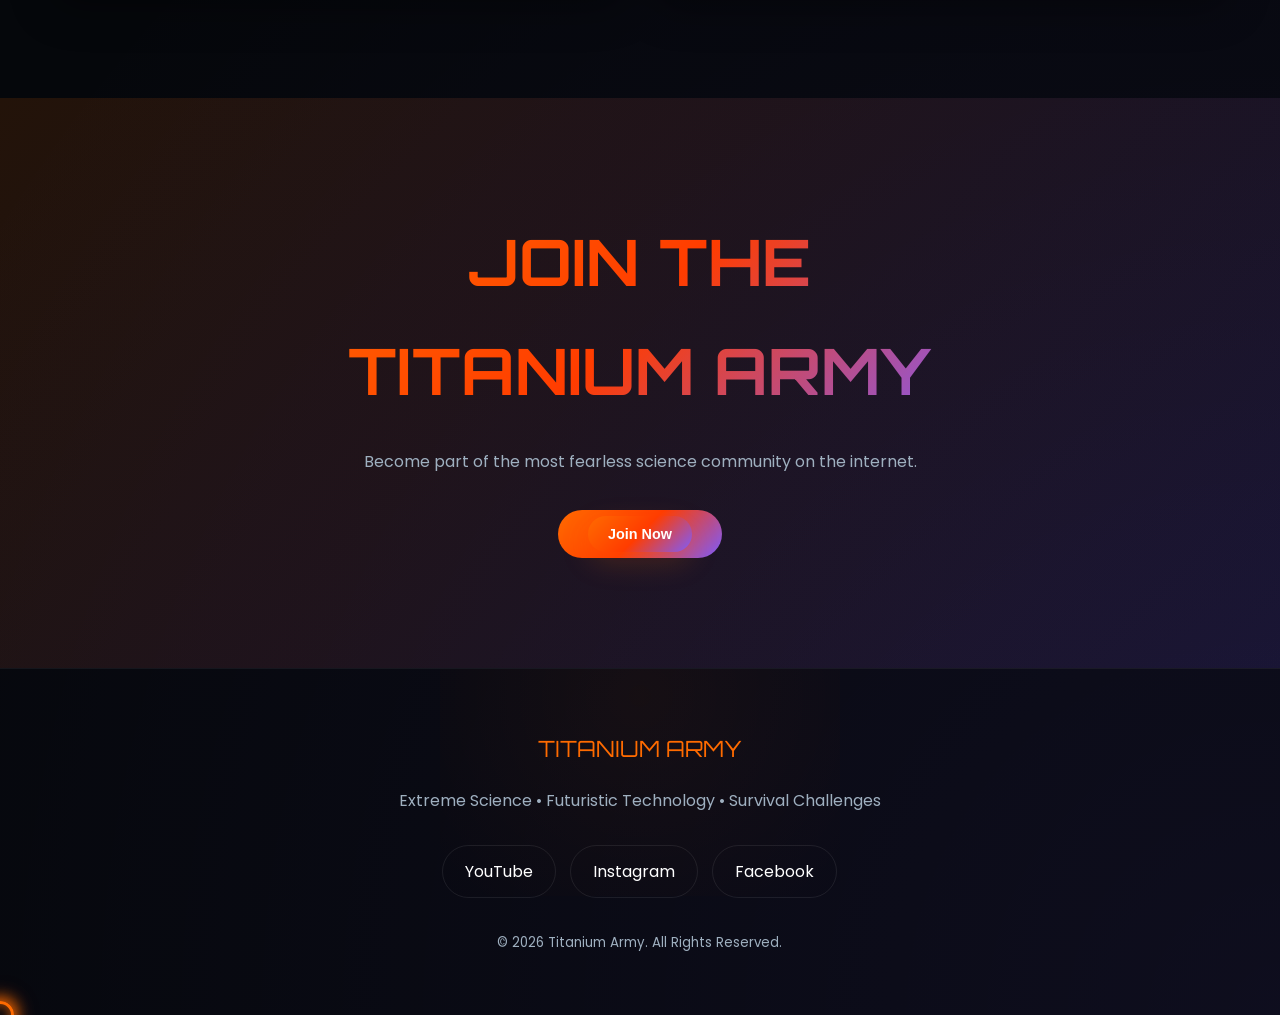
==== commit 72f40e74: "Update index.html" ====
--- a/titaniumarmy/index.html
+++ b/titaniumarmy/index.html
@@ -128,11 +128,9 @@
 
         <a href="#experiments">Experiments</a>
 
-        <a href="#gadgets">Gadgets</a>
-
         <a href="#team">Team</a>
 
-        <a href="#join">Join</a>
+        <a href="https://youtube.com/MRINDIANHACKER?sub_confirmation=1">Join</a>
 
       </nav>
 
@@ -339,8 +337,10 @@
         <!-- EXPERIMENT CARD 1 -->
 
         <article class="experiment-card reveal">
-<a href="https://youtu.be/cO_FdTGJECY?si=A4zfZJhtlqEy-Ayb">
-          <img srchttps://i.ytimg.com/vi/cO_FdTGJECY/hqdefault.jpg?sqp=-oaymwEnCNACELwBSFryq4qpAxkIARUAAIhCGAHYAQHiAQoIGBACGAY4AUAB&rs=AOn4CLBxNv9MXeNEfYzHvQO_Nx6Tp62uzA"
+          
+<a href="https://youtu.be/cO_FdTGJECY?si=A4zfZJhtlqEy-Ayb" target="_blank">
+  
+          <img src="https://i.ytimg.com/vi/cO_FdTGJECY/hqdefault.jpg?sqp=-oaymwEnCNACELwBSFryq4qpAxkIARUAAIhCGAHYAQHiAQoIGBACGAY4AUAB&rs=AOn4CLBxNv9MXeNEfYzHvQO_Nx6Tp62uzA"
                alt="Explosive Chemical Reactions"
                loading="lazy">
 </a>  
@@ -359,7 +359,9 @@
         <!-- EXPERIMENT CARD 2 -->
 
         <article class="experiment-card reveal">
-<a href="https://youtu.be/XZgxswVPmoY?si=jIp1VGQsI1vRc8JR">
+          
+<a href="https://youtu.be/XZgxswVPmoY?si=jIp1VGQsI1vRc8JR" target="_blank">
+  
           <img src="https://i.ytimg.com/vi/XZgxswVPmoY/hqdefault.jpg?sqp=-oaymwEnCNACELwBSFryq4qpAxkIARUAAIhCGAHYAQHiAQoIGBACGAY4AUAB&rs=AOn4CLAbw4uefym0vWwqjL1NdJB9iy13fw"
                alt="Extreme Survival Challenges"
                loading="lazy">
@@ -378,8 +380,11 @@
 
         <!-- EXPERIMENT CARD 3 -->
 
+      
         <article class="experiment-card reveal">
-<a href="https://youtu.be/CsafO_dFj0U?si=0vkv_nYGtLOuGqcv">
+          
+<a href="https://youtu.be/CsafO_dFj0U?si=0vkv_nYGtLOuGqcv" target="_blank">
+  
           <img src="https://ts1.mm.bing.net/th?id=OIP.cP5s2o9aSP23JdgYvHvnIwHaEK&pid=15.1&o=7&rm=3"
                alt="Futuristic Titanium Gadgets"
                loading="lazy">
@@ -615,7 +620,12 @@
            aria-label="Instagram">
           Instagram
         </a>
-
+<a href="https://www.youtube.com/redirect?event=channel_description&redir_token=[base64]&q=https%3A%2F%2Fwww.facebook.com%2Fmrindianhacker00"
+             target="_blank"
+           rel="noopener noreferrer"
+           aria-label="Facebook">
+           Facebook
+</a>  
       </div>
 
       <!-- FIX: COPYRIGHT SYMBOL WAS GARBLED -->
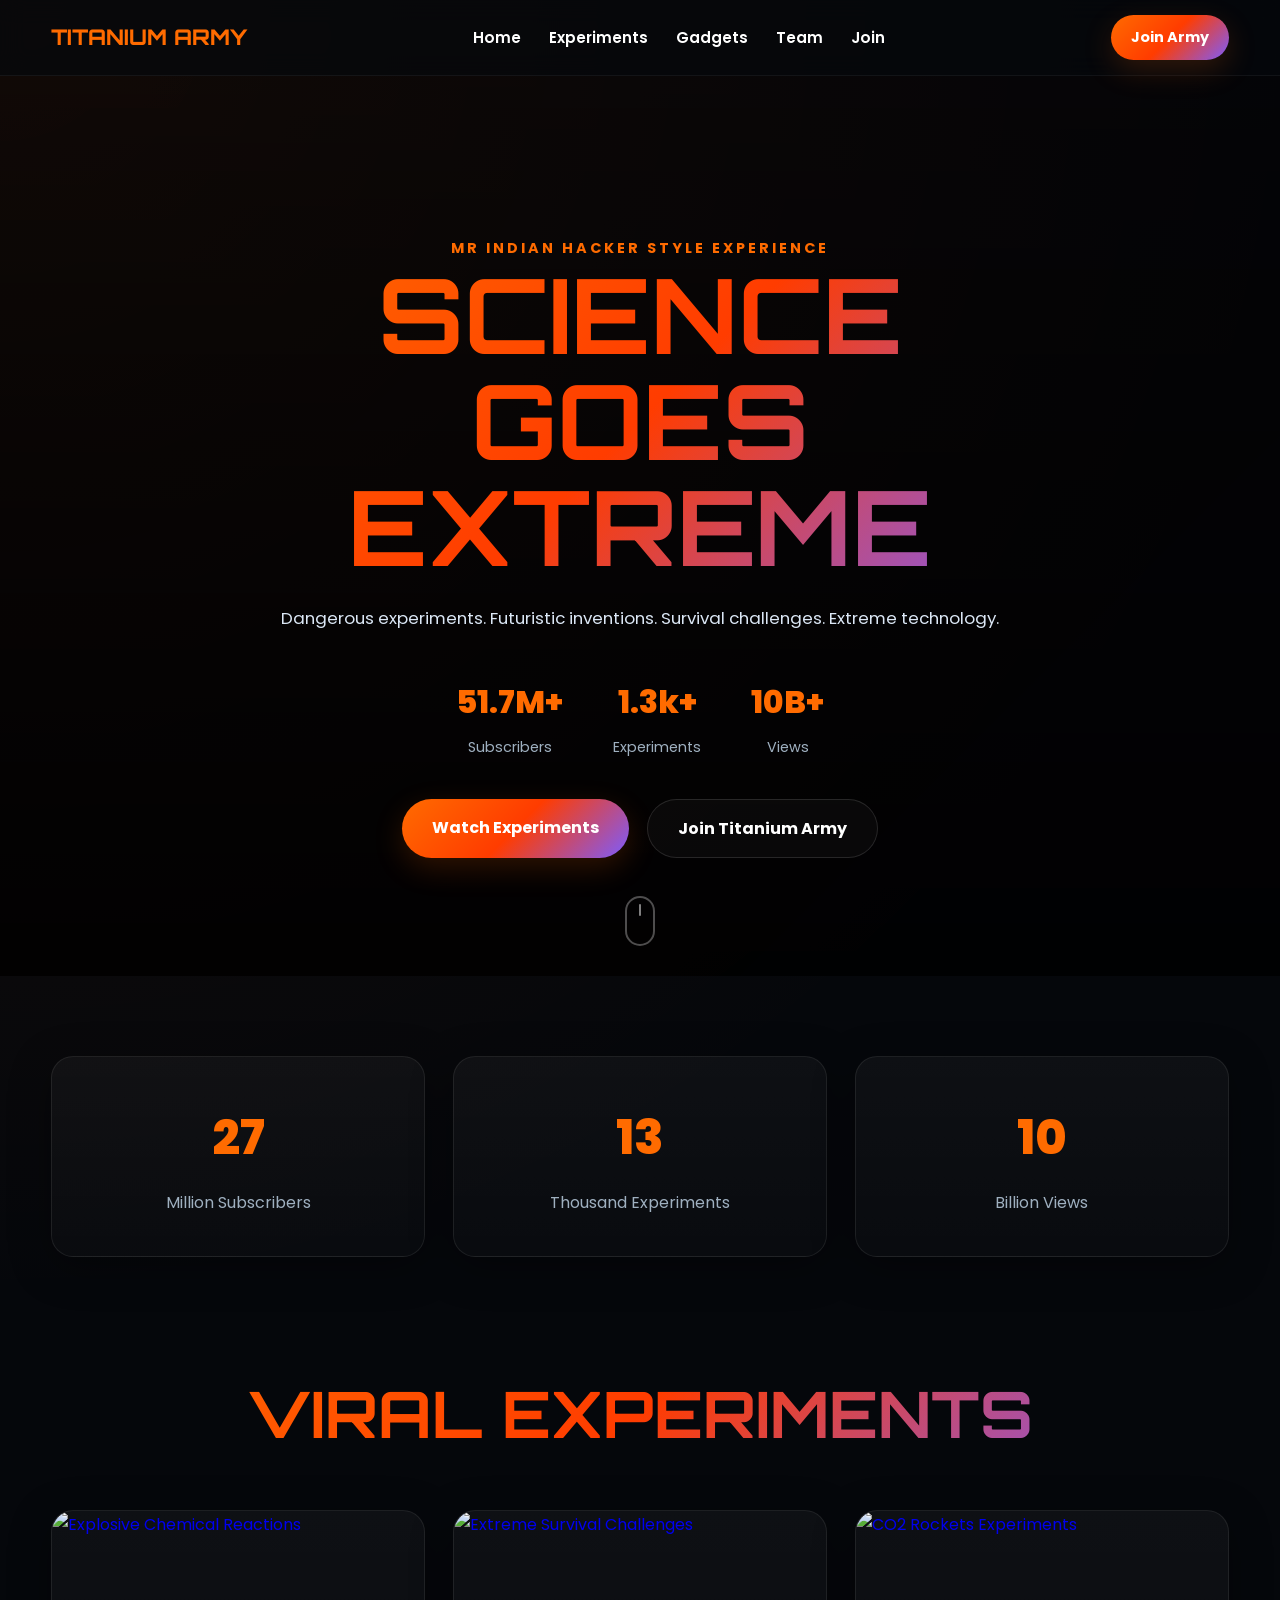
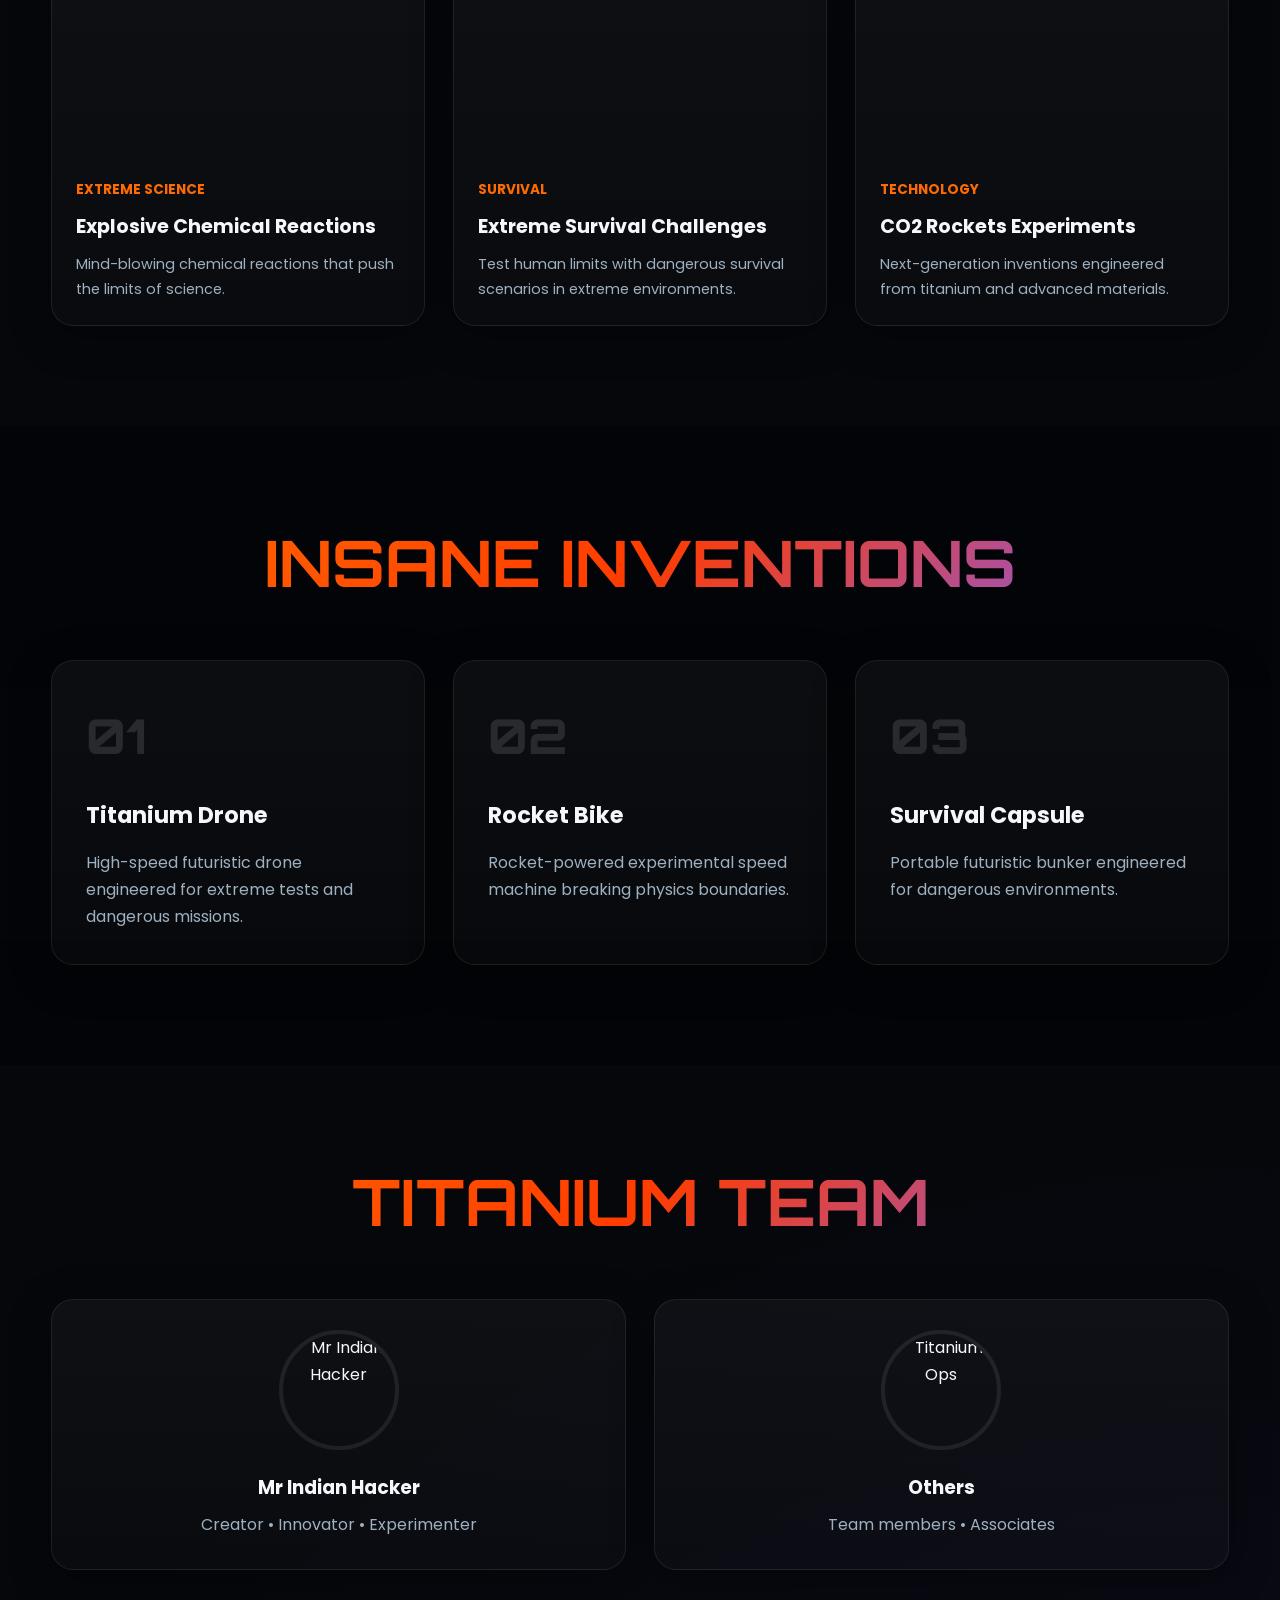
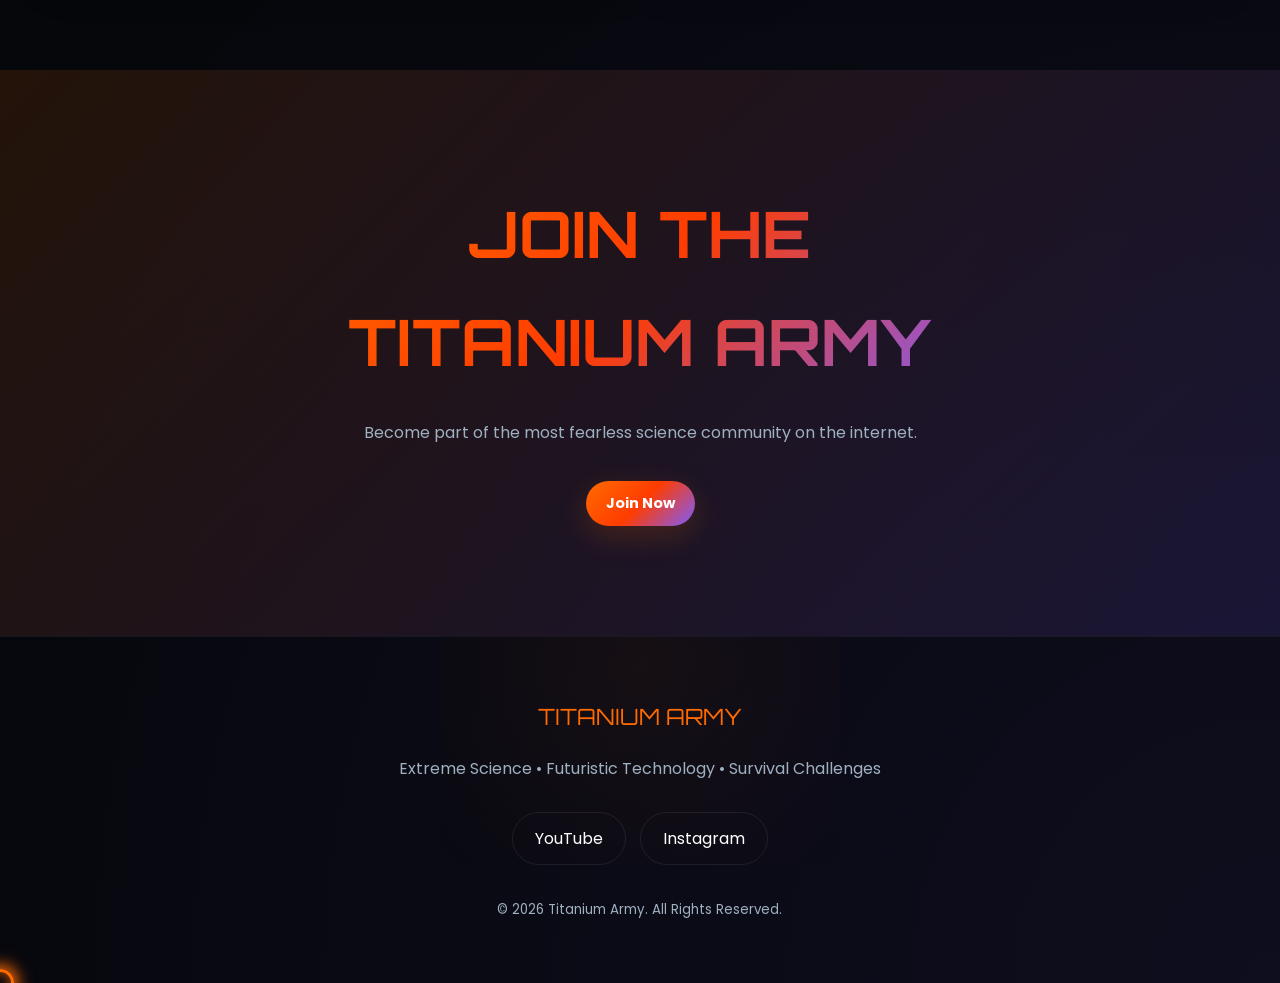
==== commit 7e614e17: "Update index.html" ====
--- a/titaniumarmy/index.html
+++ b/titaniumarmy/index.html
@@ -16,7 +16,7 @@
         content="IE=edge">
 
   <title>
-    Titanium Army | Extreme Science &amp; Futuristic Experiments
+    Titanium Army | Extreme Science & Futuristic Experiments
   </title>
 
   <meta name="description"
@@ -29,25 +29,11 @@
         content="#05070b">
 
   <!-- ========================= -->
-  <!-- FIX: CANONICAL URL ADDED -->
-  <!-- ========================= -->
-
-  <link rel="canonical"
-        href="https://titaniumarmy.attrim27.workers.dev/">
-
-  <!-- ========================= -->
-  <!-- FIX: FAVICON ADDED -->
-  <!-- ========================= -->
-
-  <link rel="icon"
-        href="data:image/svg+xml,<svg xmlns='http://www.w3.org/2000/svg' viewBox='0 0 100 100'><text y='.9em' font-size='90'>⚡</text></svg>">
-
-  <!-- ========================= -->
   <!-- OPEN GRAPH -->
   <!-- ========================= -->
 
   <meta property="og:title"
-        content="Titanium Army - Extreme Science &amp; Innovation">
+        content="Titanium Army - Extreme Science & Innovation">
 
   <meta property="og:description"
         content="Extreme science experiments, futuristic gadgets, and survival challenges.">
@@ -111,9 +97,9 @@
 
     <div class="container nav-container">
 
-      <!-- FIX: BRAND NOW LINKS TO #HOME, NOT BROKEN IMAGE URL -->
-
-      <a href="#home"
+      <!-- LOGO / BRAND -->
+
+      <a href="https://yt3.googleusercontent.com/6gqbAWV3L-Uy1zRFov8lJEa7ct9nXFqSb3FKSW0If3hhWL76blt2sQXWMlLUFaaei2aApkl2MQ=s900-c-k-c0x00ffffff-no-rj"
          class="brand">
 
         TITANIUM ARMY
@@ -128,17 +114,17 @@
 
         <a href="#experiments">Experiments</a>
 
+        <a href="#gadgets">Gadgets</a>
+
         <a href="#team">Team</a>
 
-        <a href="https://youtube.com/MRINDIANHACKER?sub_confirmation=1">Join</a>
+        <a href="#join">Join</a>
 
       </nav>
 
-      <!-- FIX: JOIN ARMY BUTTON NOW LINKS TO YOUTUBE -->
-
-      <a href="https://www.youtube.com/@MrIndianHacker"
-         target="_blank"
-         rel="noopener noreferrer"
+      <!-- CTA BUTTON -->
+
+      <a href="#join"
          class="btn primary nav-cta">
 
         Join Army
@@ -217,7 +203,7 @@
       </h1>
 
       <p class="subtitle">
-        Dangerous experiments. Futuristic inventions.
+        Dangerous experiments. Futuristic inventions. 
         Survival challenges. Extreme technology.
       </p>
 
@@ -226,7 +212,7 @@
       <div class="hero-stats">
 
         <div class="stat-item">
-          <strong>51.4M+</strong>
+          <strong>51.7M+</strong>
           <span>Subscribers</span>
         </div>
 
@@ -251,11 +237,7 @@
           Watch Experiments
         </a>
 
-        <!-- FIX: JOIN BUTTON NOW LINKS TO YOUTUBE -->
-
-        <a href="https://www.youtube.com/@MrIndianHacker"
-           target="_blank"
-           rel="noopener noreferrer"
+        <a href="#join"
            class="btn secondary">
           Join Titanium Army
         </a>
@@ -294,15 +276,13 @@
       <div class="stat-card">
 
         <h2 class="counter"
-            data-target="1352">
+            data-target="13">
           0
         </h2>
 
-        <p>Experiments</p>
-
-      </div>
-
-      <!-- FIX: DATA-TARGET WAS 10,344,421,112 (BROKEN) — NOW FIXED TO 10 -->
+        <p>Thousand Experiments</p>
+
+      </div>
 
       <div class="stat-card">
 
@@ -337,13 +317,12 @@
         <!-- EXPERIMENT CARD 1 -->
 
         <article class="experiment-card reveal">
-          
-<a href="https://youtu.be/cO_FdTGJECY?si=A4zfZJhtlqEy-Ayb" target="_blank">
-  
-          <img src="https://i.ytimg.com/vi/cO_FdTGJECY/hqdefault.jpg?sqp=-oaymwEnCNACELwBSFryq4qpAxkIARUAAIhCGAHYAQHiAQoIGBACGAY4AUAB&rs=AOn4CLBxNv9MXeNEfYzHvQO_Nx6Tp62uzA"
-               alt="Explosive Chemical Reactions"
-               loading="lazy">
-</a>  
+          <a href="https://youtu.be/cO_FdTGJECY?si=A4zfZJhtlqEy-Ayb">
+            <img src="https://i.ytimg.com/vi/cO_FdTGJECY/hqdefault.jpg?sqp=-oaymwEnCNACELwBSFryq4qpAxkIARUAAIhCGAHYAQHiAQoIGBACGAY4AUAB&rs=AOn4CLBxNv9MXeNEfYzHvQO_Nx6Tp62uzA"
+                 alt="Explosive Chemical Reactions"
+                 loading="lazy">
+          </a>
+
           <div class="card-content">
 
             <span>Extreme Science</span>
@@ -359,13 +338,12 @@
         <!-- EXPERIMENT CARD 2 -->
 
         <article class="experiment-card reveal">
-          
-<a href="https://youtu.be/XZgxswVPmoY?si=jIp1VGQsI1vRc8JR" target="_blank">
-  
-          <img src="https://i.ytimg.com/vi/XZgxswVPmoY/hqdefault.jpg?sqp=-oaymwEnCNACELwBSFryq4qpAxkIARUAAIhCGAHYAQHiAQoIGBACGAY4AUAB&rs=AOn4CLAbw4uefym0vWwqjL1NdJB9iy13fw"
-               alt="Extreme Survival Challenges"
-               loading="lazy">
-</a>  
+          <a href="https://youtu.be/XZgxswVPmoY?si=jIp1VGQsI1vRc8JR">
+            <img src="https://i.ytimg.com/vi/XZgxswVPmoY/hqdefault.jpg?sqp=-oaymwEnCNACELwBSFryq4qpAxkIARUAAIhCGAHYAQHiAQoIGBACGAY4AUAB&rs=AOn4CLAbw4uefym0vWwqjL1NdJB9iy13fw"
+                 alt="Extreme Survival Challenges"
+                 loading="lazy">
+          </a>
+
           <div class="card-content">
 
             <span>Survival</span>
@@ -380,20 +358,18 @@
 
         <!-- EXPERIMENT CARD 3 -->
 
-      
         <article class="experiment-card reveal">
-          
-<a href="https://youtu.be/CsafO_dFj0U?si=0vkv_nYGtLOuGqcv" target="_blank">
-  
-          <img src="https://ts1.mm.bing.net/th?id=OIP.cP5s2o9aSP23JdgYvHvnIwHaEK&pid=15.1&o=7&rm=3"
-               alt="Futuristic Titanium Gadgets"
-               loading="lazy">
-</a>  
+          <a href="https://youtu.be/CsafO_dFj0U?si=0vkv_nYGtLOuGqcv">
+            <img src="https://ts1.mm.bing.net/th?id=OIP.cP5s2o9aSP23JdgYvHvnIwHaEK&pid=15.1&o=7&rm=3"
+                 alt="CO2 Rockets Experiments"
+                 loading="lazy">
+          </a>
+
           <div class="card-content">
 
             <span>Technology</span>
 
-            <h3>Gas-Powered Rocket Experiment</h3>
+            <h3>CO2  Rockets  Experiments</h3>
 
             <p>Next-generation inventions engineered from titanium and advanced materials.</p>
 
@@ -431,7 +407,7 @@
           <h3>Titanium Drone</h3>
 
           <p>
-            High-speed futuristic drone engineered
+            High-speed futuristic drone engineered 
             for extreme tests and dangerous missions.
           </p>
 
@@ -446,7 +422,7 @@
           <h3>Rocket Bike</h3>
 
           <p>
-            Rocket-powered experimental speed machine
+            Rocket-powered experimental speed machine 
             breaking physics boundaries.
           </p>
 
@@ -461,7 +437,7 @@
           <h3>Survival Capsule</h3>
 
           <p>
-            Portable futuristic bunker engineered
+            Portable futuristic bunker engineered 
             for dangerous environments.
           </p>
 
@@ -488,13 +464,11 @@
 
       <div class="team-grid">
 
-        <!-- TEAM MEMBER 1 — MR INDIAN HACKER -->
+        <!-- TEAM MEMBER 1 -->
 
         <div class="team-card reveal">
 
           <div class="team-image">
-
-            <!-- FIX: USING OFFICIAL YOUTUBE CHANNEL AVATAR (MORE RELIABLE) -->
 
             <img src="https://tse4.mm.bing.net/th/id/OIP.s0dwRHaxyzMxqbOX1hu8ZwHaHZ?cb=thfvnextfalcon&rs=1&pid=ImgDetMain&o=7&rm=300x300"
                  alt="Mr Indian Hacker"
@@ -504,38 +478,25 @@
 
           <h3>Mr Indian Hacker</h3>
 
-          <!-- FIX: GARBLED CHARACTERS REPLACED WITH PROPER BULLETS -->
-
-          <p>Creator &bull; Innovator &bull; Experimenter</p>
+          <p>Creator • Innovator • Experimenter</p>
 
         </div>
 
         <!-- TEAM MEMBER 2 -->
-        <!--
-          ACTION REQUIRED:
-          1. Open this link: https://www.instagram.com/p/DQHI-X8E1jm/
-          2. Download / save the image
-          3. Upload it to your Cloudflare Worker as: assets/team.jpg
-          The code below will load it automatically once uploaded.
-          Until then, a placeholder will show.
-        -->
 
         <div class="team-card reveal">
 
           <div class="team-image">
 
             <img src="https://encrypted-tbn0.gstatic.com/images?q=tbn:ANd9GcQ8RIQkzLpq-JdtcHdeMYlz7C_s-JuR3jrvEA&s"
-                 alt="Titanium Team Members"
-                 loading="lazy"
-                 onerror="this.onerror=null;this.src='https://placehold.co/300x300/10151d/ff6b00?text=Team';">
+                 alt="Titanium Ops"
+                 loading="lazy">
 
           </div>
 
-          <h3>The Team</h3>
-
-          <!-- FIX: GARBLED CHARACTERS REPLACED WITH PROPER BULLETS -->
-
-          <p>Team Members &bull; Associates</p>
+          <h3>Others</h3>
+
+          <p>Team members • Associates</p>
 
         </div>
 
@@ -559,79 +520,60 @@
       <h2>JOIN THE TITANIUM ARMY</h2>
 
       <p>
-        Become part of the most fearless science
+        Become part of the most fearless science 
         community on the internet.
       </p>
 
-      <!-- FIX: FORM NOW REDIRECTS TO YOUTUBE ON SUBMIT (HANDLED IN SCRIPT.JS) -->
-
       <form class="join-form"
             id="newsletterForm">
-
-        <button type="submit">
-                <a href="https://www.youtube.com/@MrIndianHacker"
-         target="_blank"
-         rel="noopener noreferrer"
-         class="btn primary nav-cta">
-          Join Now
-                </a>  
-        </button>
-
-      </form>
-
-    </div>
-
-  </section>
-
-  <!-- ========================= -->
-  <!-- FOOTER -->
-  <!-- ========================= -->
-
-  <footer class="site-footer">
-
-    <div class="footer-glow"></div>
-
-    <div class="container footer-container">
-
-      <div class="footer-logo">
-        TITANIUM ARMY
-      </div>
-
-      <!-- FIX: GARBLED CHARACTERS REPLACED -->
-
-      <p>
-        Extreme Science &bull; Futuristic Technology &bull; Survival Challenges
-      </p>
-
-      <div class="socials">
-
-        <!-- FIX: REAL SOCIAL LINKS ADDED (NO FACEBOOK AS REQUESTED) -->
 
         <a href="https://www.youtube.com/@MrIndianHacker"
            target="_blank"
            rel="noopener noreferrer"
+           class="btn primary nav-cta">
+          Join Now
+        </a>
+
+      </form>
+
+    </div>
+
+  </section>
+
+  <!-- ========================= -->
+  <!-- FOOTER -->
+  <!-- ========================= -->
+
+  <footer class="site-footer">
+
+    <div class="footer-glow"></div>
+
+    <div class="container footer-container">
+
+      <div class="footer-logo">
+        TITANIUM ARMY
+      </div>
+
+      <p>
+        Extreme Science • Futuristic Technology • Survival Challenges
+      </p>
+
+      <div class="socials">
+
+        <a href="#"
            aria-label="YouTube">
           YouTube
         </a>
 
-        <a href="https://www.instagram.com/mrindianhacer/"
-           target="_blank"
-           rel="noopener noreferrer"
+        <a href="#"
            aria-label="Instagram">
           Instagram
         </a>
-<a href="https://www.youtube.com/redirect?event=channel_description&redir_token=[base64]&q=https%3A%2F%2Fwww.facebook.com%2Fmrindianhacker00"
-             target="_blank"
-           rel="noopener noreferrer"
-           aria-label="Facebook">
-           Facebook
-</a>  
-      </div>
-
-      <!-- FIX: COPYRIGHT SYMBOL WAS GARBLED -->
+
+      </div>
 
       <small>
-        &copy; 2026 Titanium Army. All Rights Reserved.
+        © 2026 Titanium Army. All Rights Reserved.
       </small>
 
     </div>
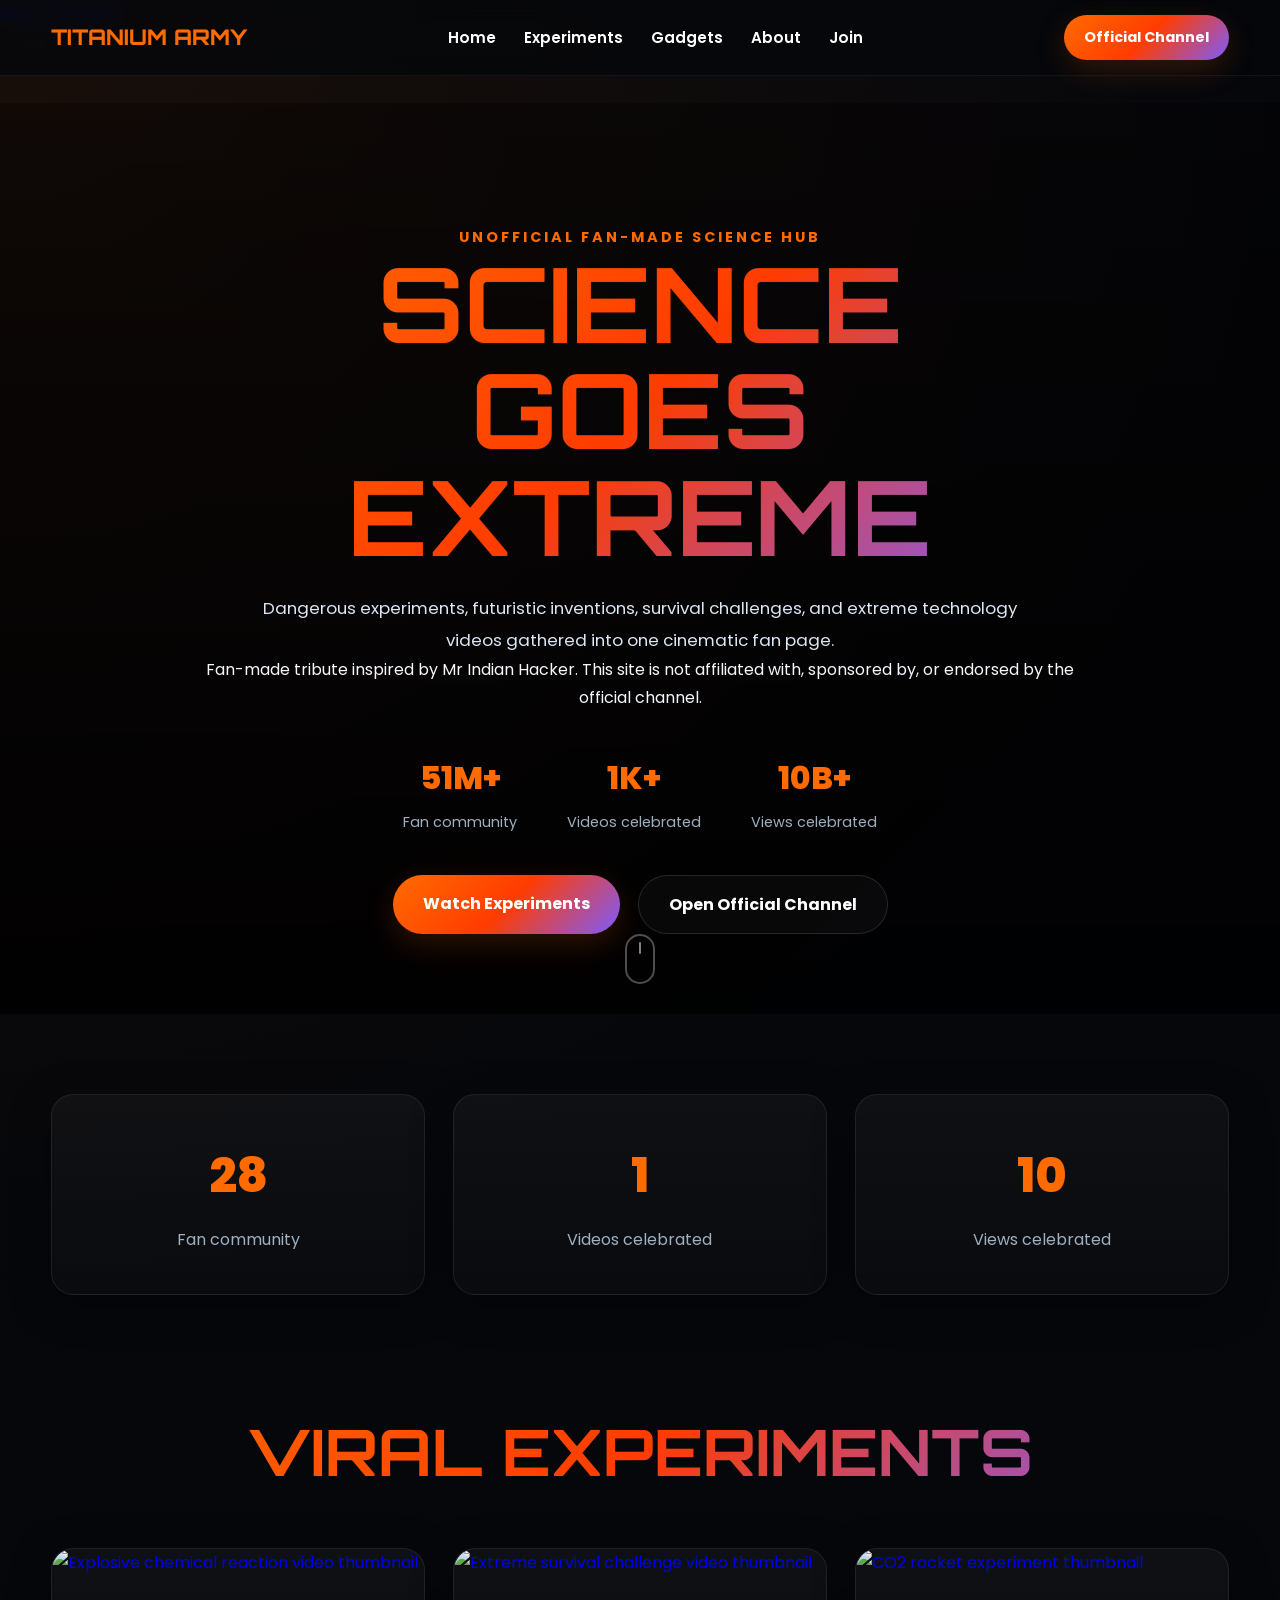
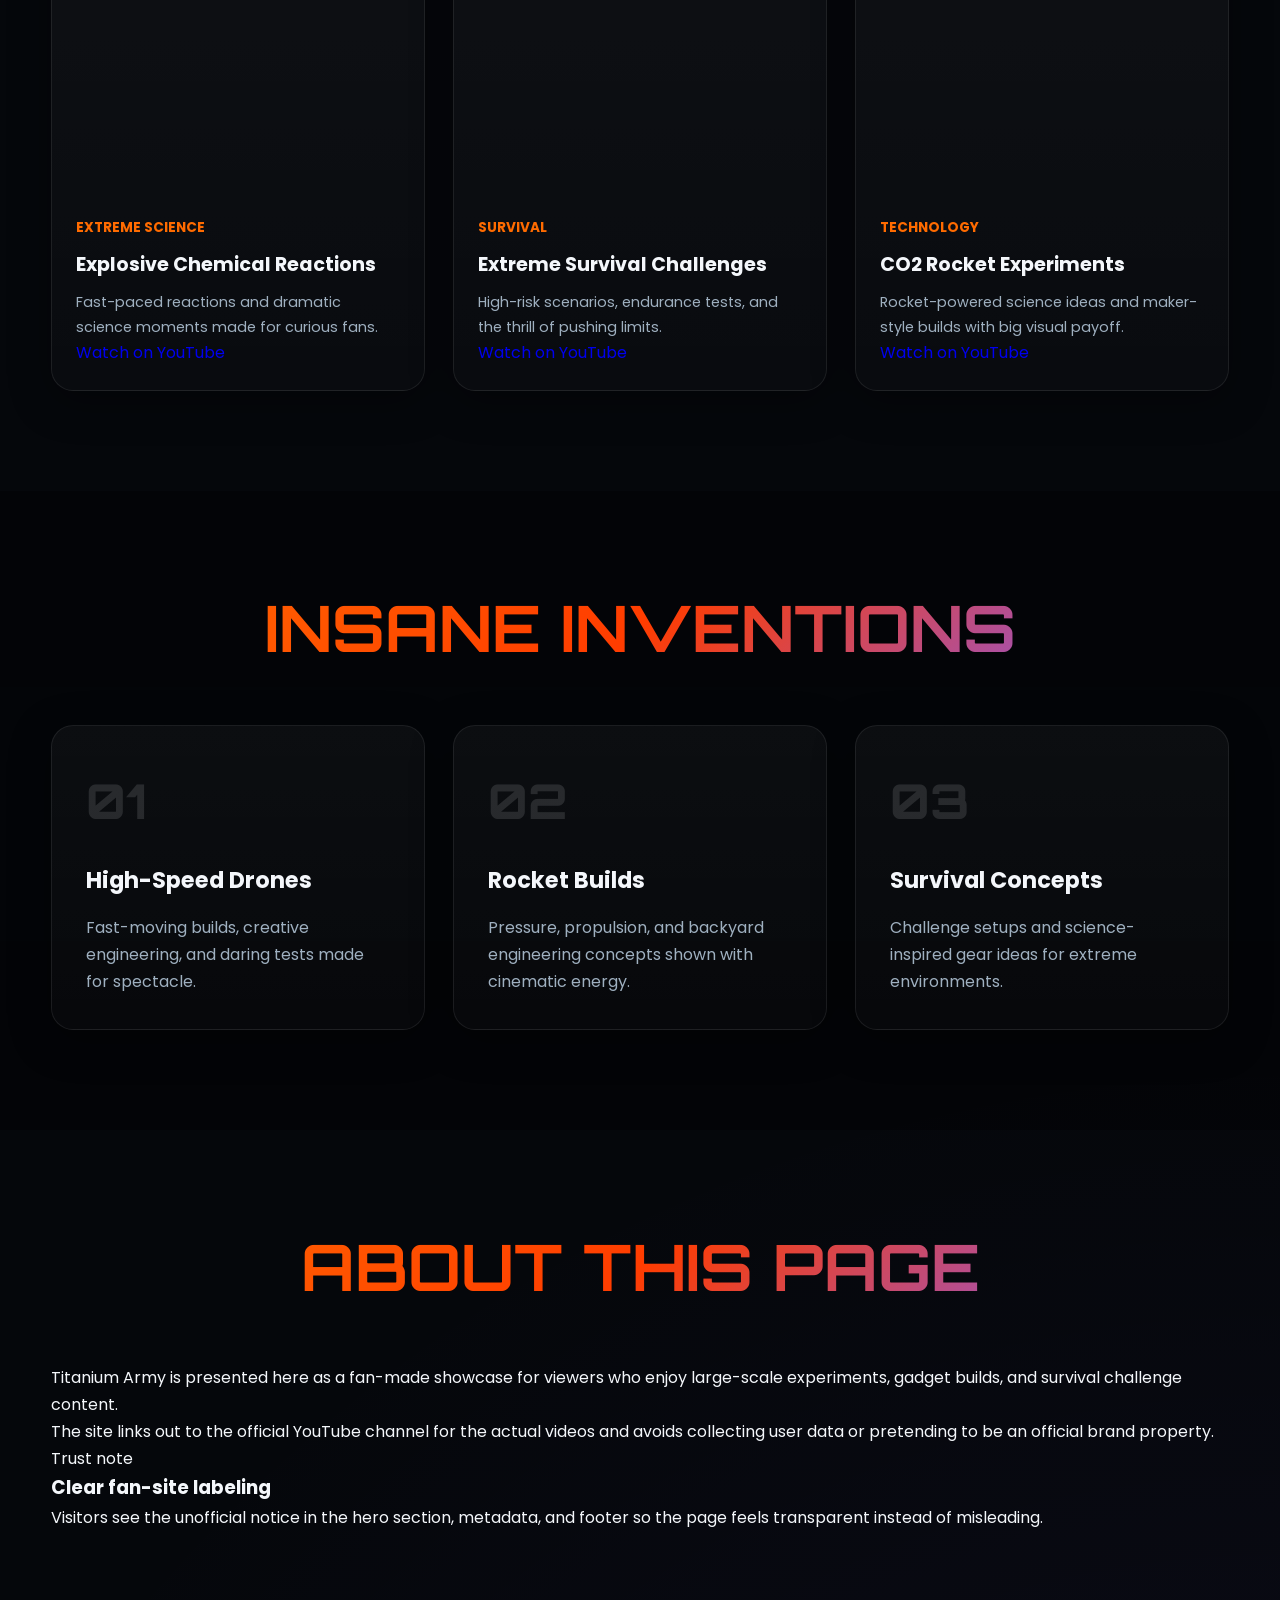
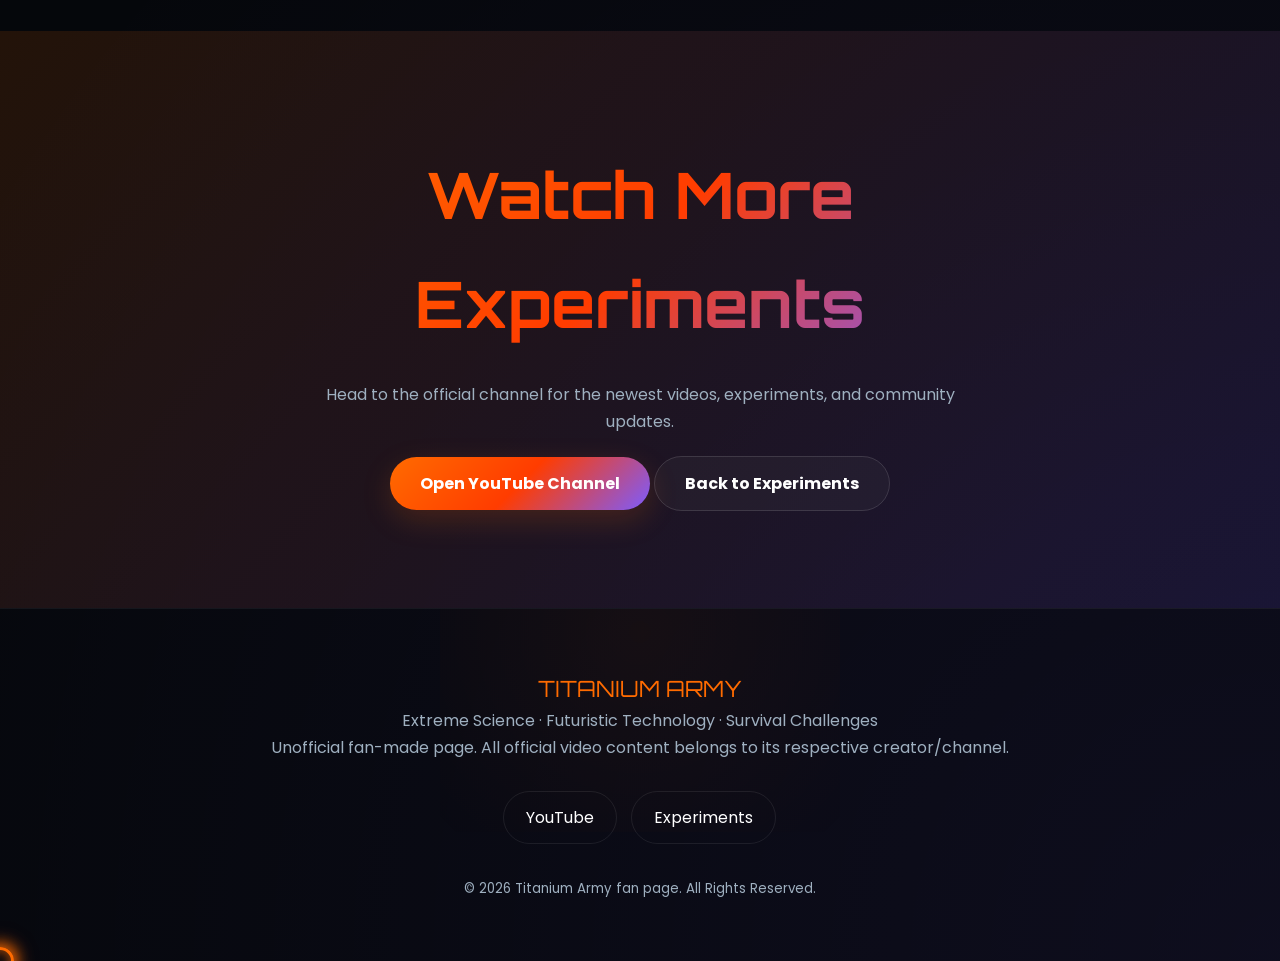
==== commit c0e93100: "Fix website content and SEO markup" ====
--- a/titaniumarmy/index.html
+++ b/titaniumarmy/index.html
@@ -1,591 +1,242 @@
 <!DOCTYPE html>
 <html lang="en">
-
 <head>
-
-  <!-- ========================= -->
-  <!-- BASIC SEO -->
-  <!-- ========================= -->
-
   <meta charset="UTF-8">
-
-  <meta name="viewport"
-        content="width=device-width, initial-scale=1.0">
-
-  <meta http-equiv="X-UA-Compatible"
-        content="IE=edge">
-
-  <title>
-    Titanium Army | Extreme Science & Futuristic Experiments
-  </title>
-
-  <meta name="description"
-        content="Titanium Army brings extreme science experiments, futuristic gadgets, dangerous survival challenges and insane inventions inspired by Mr Indian Hacker style.">
-
-  <meta name="keywords"
-        content="Titanium Army, Mr Indian Hacker, Science Experiments, Futuristic Gadgets, Survival Challenges">
-
-  <meta name="theme-color"
-        content="#05070b">
-
-  <!-- ========================= -->
-  <!-- OPEN GRAPH -->
-  <!-- ========================= -->
-
-  <meta property="og:title"
-        content="Titanium Army - Extreme Science & Innovation">
-
-  <meta property="og:description"
-        content="Extreme science experiments, futuristic gadgets, and survival challenges.">
-
-  <meta property="og:type"
-        content="website">
-
-  <meta property="og:image"
-        content="https://images.unsplash.com/photo-1532094349884-543bc11b234d?q=80&w=1200">
-
-  <!-- ========================= -->
-  <!-- FONTS -->
-  <!-- ========================= -->
-
-  <link rel="preconnect"
-        href="https://fonts.googleapis.com">
-
-  <link rel="preconnect"
-        href="https://fonts.gstatic.com"
-        crossorigin>
-
-  <link href="https://fonts.googleapis.com/css2?family=Orbitron:wght@500;700;800&family=Poppins:wght@300;400;500;600;700&display=swap"
-        rel="stylesheet">
-
-  <!-- ========================= -->
-  <!-- CSS -->
-  <!-- ========================= -->
-
-  <link rel="stylesheet"
-        href="styles.css">
-
+  <meta name="viewport" content="width=device-width, initial-scale=1.0">
+  <meta http-equiv="X-UA-Compatible" content="IE=edge">
+
+  <title>Titanium Army | Fan-Made Extreme Science Hub</title>
+  <meta name="description" content="A fan-made Titanium Army landing page celebrating extreme science experiments, futuristic builds, and survival challenges inspired by Mr Indian Hacker.">
+  <meta name="keywords" content="Titanium Army, Mr Indian Hacker fan site, science experiments, futuristic gadgets, survival challenges">
+  <meta name="theme-color" content="#05070b">
+  <link rel="canonical" href="https://titaniumarmy.attrim27.workers.dev/">
+
+  <meta property="og:title" content="Titanium Army | Fan-Made Extreme Science Hub">
+  <meta property="og:description" content="Extreme science experiments, futuristic builds, and survival challenges in one fan-made hub.">
+  <meta property="og:type" content="website">
+  <meta property="og:url" content="https://titaniumarmy.attrim27.workers.dev/">
+  <meta property="og:image" content="https://images.unsplash.com/photo-1532094349884-543bc11b234d?auto=format&fit=crop&w=1200&q=80">
+  <meta property="og:site_name" content="Titanium Army">
+
+  <meta name="twitter:card" content="summary_large_image">
+  <meta name="twitter:title" content="Titanium Army | Fan-Made Extreme Science Hub">
+  <meta name="twitter:description" content="A cinematic fan-made hub for extreme science and futuristic experiment videos.">
+  <meta name="twitter:image" content="https://images.unsplash.com/photo-1532094349884-543bc11b234d?auto=format&fit=crop&w=1200&q=80">
+
+  <link rel="icon" href="/favicon.svg" type="image/svg+xml">
+  <link rel="manifest" href="/site.webmanifest">
+
+  <link rel="preconnect" href="https://fonts.googleapis.com">
+  <link rel="preconnect" href="https://fonts.gstatic.com" crossorigin>
+  <link href="https://fonts.googleapis.com/css2?family=Orbitron:wght@500;700;800&family=Poppins:wght@300;400;500;600;700&display=swap" rel="stylesheet">
+  <link rel="stylesheet" href="styles.css">
 </head>
-
 <body>
-
-  <!-- ========================= -->
-  <!-- PRELOADER -->
-  <!-- ========================= -->
-
-  <div class="preloader"
-       id="preloader">
-
+  <a class="skip-link" href="#main">Skip to content</a>
+
+  <div class="preloader" id="preloader" aria-hidden="true">
     <div class="loader"></div>
-
     <h2>TITANIUM ARMY</h2>
-
   </div>
 
-  <!-- ========================= -->
-  <!-- PARTICLES CANVAS -->
-  <!-- ========================= -->
-
-  <canvas id="particles"></canvas>
-
-  <!-- ========================= -->
-  <!-- HEADER / NAVBAR -->
-  <!-- ========================= -->
-
-  <header class="site-header"
-          id="navbar">
-
+  <canvas id="particles" aria-hidden="true"></canvas>
+
+  <header class="site-header" id="navbar">
     <div class="container nav-container">
-
-      <!-- LOGO / BRAND -->
-
-      <a href="https://yt3.googleusercontent.com/6gqbAWV3L-Uy1zRFov8lJEa7ct9nXFqSb3FKSW0If3hhWL76blt2sQXWMlLUFaaei2aApkl2MQ=s900-c-k-c0x00ffffff-no-rj"
-         class="brand">
-
-        TITANIUM ARMY
-
-      </a>
-
-      <!-- DESKTOP NAVIGATION -->
-
-      <nav class="nav">
-
+      <a href="#home" class="brand" aria-label="Titanium Army home">TITANIUM ARMY</a>
+
+      <nav class="nav" aria-label="Primary navigation">
         <a href="#home">Home</a>
-
         <a href="#experiments">Experiments</a>
-
         <a href="#gadgets">Gadgets</a>
-
-        <a href="#team">Team</a>
-
+        <a href="#about">About</a>
         <a href="#join">Join</a>
-
       </nav>
 
-      <!-- CTA BUTTON -->
-
-      <a href="#join"
-         class="btn primary nav-cta">
-
-        Join Army
-
-      </a>
-
-      <!-- MOBILE MENU BUTTON -->
-
-      <button class="nav-toggle"
-              id="navToggle"
-              aria-label="Toggle Menu"
-              aria-expanded="false">
-
+      <a href="https://www.youtube.com/@MrIndianHacker" target="_blank" rel="noopener noreferrer" class="btn primary nav-cta">Official Channel</a>
+
+      <button class="nav-toggle" id="navToggle" type="button" aria-label="Open menu" aria-controls="mobileNav" aria-expanded="false">
         <span></span>
         <span></span>
         <span></span>
-
       </button>
-
     </div>
-
   </header>
 
-  <!-- ========================= -->
-  <!-- MOBILE NAVIGATION -->
-  <!-- ========================= -->
-
-  <nav class="mobile-nav"
-       id="mobileNav">
-
+  <nav class="mobile-nav" id="mobileNav" aria-label="Mobile navigation">
     <a href="#home">Home</a>
     <a href="#experiments">Experiments</a>
     <a href="#gadgets">Gadgets</a>
-    <a href="#team">Team</a>
+    <a href="#about">About</a>
     <a href="#join">Join</a>
-
   </nav>
 
-  <!-- ========================= -->
-  <!-- HERO SECTION -->
-  <!-- ========================= -->
-
-  <section class="hero"
-           id="home">
-
-    <!-- BACKGROUND VIDEO -->
-
-    <video autoplay
-           muted
-           loop
-           playsinline
-           class="hero-video"
-           poster="assets/hero.jpg">
-
-      <source src="assets/hero.mp4"
-              type="video/mp4">
-
-    </video>
-
-    <!-- OVERLAYS -->
-
-    <div class="hero-overlay"></div>
-
-    <div class="hero-gradient"></div>
-
-    <!-- HERO CONTENT -->
-
-    <div class="hero-content">
-
-      <span class="eyebrow">
-        MR INDIAN HACKER STYLE EXPERIENCE
-      </span>
-
-      <h1 class="title">
-        <span>SCIENCE</span> GOES EXTREME
-      </h1>
-
-      <p class="subtitle">
-        Dangerous experiments. Futuristic inventions. 
-        Survival challenges. Extreme technology.
-      </p>
-
-      <!-- HERO STATS -->
-
-      <div class="hero-stats">
-
-        <div class="stat-item">
-          <strong>51.7M+</strong>
-          <span>Subscribers</span>
-        </div>
-
-        <div class="stat-item">
-          <strong>1.3k+</strong>
-          <span>Experiments</span>
-        </div>
-
-        <div class="stat-item">
-          <strong>10B+</strong>
-          <span>Views</span>
-        </div>
-
-      </div>
-
-      <!-- HERO BUTTONS -->
-
-      <div class="hero-cta">
-
-        <a href="#experiments"
-           class="btn primary">
-          Watch Experiments
-        </a>
-
-        <a href="#join"
-           class="btn secondary">
-          Join Titanium Army
-        </a>
-
-      </div>
-
+  <main id="main">
+    <section class="hero" id="home">
+      <img class="hero-media" src="https://images.unsplash.com/photo-1532094349884-543bc11b234d?auto=format&fit=crop&w=1800&q=80" alt="" aria-hidden="true" fetchpriority="high">
+      <div class="hero-overlay"></div>
+      <div class="hero-gradient"></div>
+
+      <div class="hero-content">
+        <span class="eyebrow">Unofficial fan-made science hub</span>
+        <h1 class="title"><span>Science</span> Goes Extreme</h1>
+        <p class="subtitle">Dangerous experiments, futuristic inventions, survival challenges, and extreme technology videos gathered into one cinematic fan page.</p>
+        <p class="fan-note">Fan-made tribute inspired by Mr Indian Hacker. This site is not affiliated with, sponsored by, or endorsed by the official channel.</p>
+
+        <div class="hero-stats" aria-label="Fan page highlights">
+          <div class="stat-item">
+            <strong>51M+</strong>
+            <span>Fan community</span>
+          </div>
+          <div class="stat-item">
+            <strong>1K+</strong>
+            <span>Videos celebrated</span>
+          </div>
+          <div class="stat-item">
+            <strong>10B+</strong>
+            <span>Views celebrated</span>
+          </div>
+        </div>
+
+        <div class="hero-cta">
+          <a href="#experiments" class="btn primary">Watch Experiments</a>
+          <a href="https://www.youtube.com/@MrIndianHacker" target="_blank" rel="noopener noreferrer" class="btn secondary">Open Official Channel</a>
+        </div>
+      </div>
+
+      <a class="scroll-indicator" href="#experiments" aria-label="Scroll to experiments"><span></span></a>
+    </section>
+
+    <section class="stats-section reveal" aria-label="Quick stats">
+      <div class="container stats-grid">
+        <div class="stat-card">
+          <h2 class="counter" data-target="51" data-suffix="M+">0</h2>
+          <p>Fan community</p>
+        </div>
+        <div class="stat-card">
+          <h2 class="counter" data-target="1" data-suffix="K+">0</h2>
+          <p>Videos celebrated</p>
+        </div>
+        <div class="stat-card">
+          <h2 class="counter" data-target="10" data-suffix="B+">0</h2>
+          <p>Views celebrated</p>
+        </div>
+      </div>
+    </section>
+
+    <section class="section" id="experiments">
+      <div class="container">
+        <h2 class="section-title">Viral Experiments</h2>
+
+        <div class="card-grid">
+          <article class="experiment-card reveal">
+            <a class="card-media-link" href="https://youtu.be/cO_FdTGJECY?si=A4zfZJhtlqEy-Ayb" target="_blank" rel="noopener noreferrer" aria-label="Watch explosive chemical reactions on YouTube">
+              <img src="https://i.ytimg.com/vi/cO_FdTGJECY/hqdefault.jpg?sqp=-oaymwEnCNACELwBSFryq4qpAxkIARUAAIhCGAHYAQHiAQoIGBACGAY4AUAB&rs=AOn4CLBxNv9MXeNEfYzHvQO_Nx6Tp62uzA" alt="Explosive chemical reaction video thumbnail" loading="lazy">
+            </a>
+            <div class="card-content">
+              <span>Extreme Science</span>
+              <h3>Explosive Chemical Reactions</h3>
+              <p>Fast-paced reactions and dramatic science moments made for curious fans.</p>
+              <a href="https://youtu.be/cO_FdTGJECY?si=A4zfZJhtlqEy-Ayb" target="_blank" rel="noopener noreferrer" class="text-link">Watch on YouTube</a>
+            </div>
+          </article>
+
+          <article class="experiment-card reveal">
+            <a class="card-media-link" href="https://youtu.be/XZgxswVPmoY?si=jIp1VGQsI1vRc8JR" target="_blank" rel="noopener noreferrer" aria-label="Watch extreme survival challenges on YouTube">
+              <img src="https://i.ytimg.com/vi/XZgxswVPmoY/hqdefault.jpg?sqp=-oaymwEnCNACELwBSFryq4qpAxkIARUAAIhCGAHYAQHiAQoIGBACGAY4AUAB&rs=AOn4CLAbw4uefym0vWwqjL1NdJB9iy13fw" alt="Extreme survival challenge video thumbnail" loading="lazy">
+            </a>
+            <div class="card-content">
+              <span>Survival</span>
+              <h3>Extreme Survival Challenges</h3>
+              <p>High-risk scenarios, endurance tests, and the thrill of pushing limits.</p>
+              <a href="https://youtu.be/XZgxswVPmoY?si=jIp1VGQsI1vRc8JR" target="_blank" rel="noopener noreferrer" class="text-link">Watch on YouTube</a>
+            </div>
+          </article>
+
+          <article class="experiment-card reveal">
+            <a class="card-media-link" href="https://youtu.be/CsafO_dFj0U?si=0vkv_nYGtLOuGqcv" target="_blank" rel="noopener noreferrer" aria-label="Watch CO2 rocket experiments on YouTube">
+              <img src="https://ts1.mm.bing.net/th?id=OIP.cP5s2o9aSP23JdgYvHvnIwHaEK&pid=15.1&o=7&rm=3" alt="CO2 rocket experiment thumbnail" loading="lazy">
+            </a>
+            <div class="card-content">
+              <span>Technology</span>
+              <h3>CO2 Rocket Experiments</h3>
+              <p>Rocket-powered science ideas and maker-style builds with big visual payoff.</p>
+              <a href="https://youtu.be/CsafO_dFj0U?si=0vkv_nYGtLOuGqcv" target="_blank" rel="noopener noreferrer" class="text-link">Watch on YouTube</a>
+            </div>
+          </article>
+        </div>
+      </div>
+    </section>
+
+    <section class="section dark-section" id="gadgets">
+      <div class="container">
+        <h2 class="section-title">Insane Inventions</h2>
+
+        <div class="gadgets-grid">
+          <div class="gadget-box reveal">
+            <div class="gadget-number">01</div>
+            <h3>High-Speed Drones</h3>
+            <p>Fast-moving builds, creative engineering, and daring tests made for spectacle.</p>
+          </div>
+
+          <div class="gadget-box reveal">
+            <div class="gadget-number">02</div>
+            <h3>Rocket Builds</h3>
+            <p>Pressure, propulsion, and backyard engineering concepts shown with cinematic energy.</p>
+          </div>
+
+          <div class="gadget-box reveal">
+            <div class="gadget-number">03</div>
+            <h3>Survival Concepts</h3>
+            <p>Challenge setups and science-inspired gear ideas for extreme environments.</p>
+          </div>
+        </div>
+      </div>
+    </section>
+
+    <section class="section" id="about">
+      <div class="container about-layout">
+        <div class="about-copy reveal">
+          <h2 class="section-title left">About This Page</h2>
+          <p>Titanium Army is presented here as a fan-made showcase for viewers who enjoy large-scale experiments, gadget builds, and survival challenge content.</p>
+          <p>The site links out to the official YouTube channel for the actual videos and avoids collecting user data or pretending to be an official brand property.</p>
+        </div>
+
+        <div class="about-panel reveal">
+          <span>Trust note</span>
+          <h3>Clear fan-site labeling</h3>
+          <p>Visitors see the unofficial notice in the hero section, metadata, and footer so the page feels transparent instead of misleading.</p>
+        </div>
+      </div>
+    </section>
+
+    <section class="join-section" id="join">
+      <div class="join-overlay"></div>
+      <div class="join-content">
+        <h2>Watch More Experiments</h2>
+        <p>Head to the official channel for the newest videos, experiments, and community updates.</p>
+        <div class="join-actions">
+          <a href="https://www.youtube.com/@MrIndianHacker" target="_blank" rel="noopener noreferrer" class="btn primary">Open YouTube Channel</a>
+          <a href="#experiments" class="btn secondary">Back to Experiments</a>
+        </div>
+      </div>
+    </section>
+  </main>
+
+  <footer class="site-footer">
+    <div class="footer-glow"></div>
+    <div class="container footer-container">
+      <a href="#home" class="footer-logo">TITANIUM ARMY</a>
+      <p>Extreme Science &middot; Futuristic Technology &middot; Survival Challenges</p>
+      <p class="footer-note">Unofficial fan-made page. All official video content belongs to its respective creator/channel.</p>
+      <div class="socials">
+        <a href="https://www.youtube.com/@MrIndianHacker" target="_blank" rel="noopener noreferrer" aria-label="Open official YouTube channel">YouTube</a>
+        <a href="#experiments" aria-label="Jump to experiment videos">Experiments</a>
+      </div>
+      <small>&copy; 2026 Titanium Army fan page. All Rights Reserved.</small>
     </div>
-
-    <!-- SCROLL INDICATOR -->
-
-    <div class="scroll-indicator">
-      <span></span>
-    </div>
-
-  </section>
-
-  <!-- ========================= -->
-  <!-- STATS SECTION -->
-  <!-- ========================= -->
-
-  <section class="stats-section reveal">
-
-    <div class="container stats-grid">
-
-      <div class="stat-card">
-
-        <h2 class="counter"
-            data-target="51">
-          0
-        </h2>
-
-        <p>Million Subscribers</p>
-
-      </div>
-
-      <div class="stat-card">
-
-        <h2 class="counter"
-            data-target="13">
-          0
-        </h2>
-
-        <p>Thousand Experiments</p>
-
-      </div>
-
-      <div class="stat-card">
-
-        <h2 class="counter"
-            data-target="10">
-          0
-        </h2>
-
-        <p>Billion Views</p>
-
-      </div>
-
-    </div>
-
-  </section>
-
-  <!-- ========================= -->
-  <!-- EXPERIMENTS SECTION -->
-  <!-- ========================= -->
-
-  <section class="section"
-           id="experiments">
-
-    <div class="container">
-
-      <h2 class="section-title">
-        Viral Experiments
-      </h2>
-
-      <div class="card-grid">
-
-        <!-- EXPERIMENT CARD 1 -->
-
-        <article class="experiment-card reveal">
-          <a href="https://youtu.be/cO_FdTGJECY?si=A4zfZJhtlqEy-Ayb">
-            <img src="https://i.ytimg.com/vi/cO_FdTGJECY/hqdefault.jpg?sqp=-oaymwEnCNACELwBSFryq4qpAxkIARUAAIhCGAHYAQHiAQoIGBACGAY4AUAB&rs=AOn4CLBxNv9MXeNEfYzHvQO_Nx6Tp62uzA"
-                 alt="Explosive Chemical Reactions"
-                 loading="lazy">
-          </a>
-
-          <div class="card-content">
-
-            <span>Extreme Science</span>
-
-            <h3>Explosive Chemical Reactions</h3>
-
-            <p>Mind-blowing chemical reactions that push the limits of science.</p>
-
-          </div>
-
-        </article>
-
-        <!-- EXPERIMENT CARD 2 -->
-
-        <article class="experiment-card reveal">
-          <a href="https://youtu.be/XZgxswVPmoY?si=jIp1VGQsI1vRc8JR">
-            <img src="https://i.ytimg.com/vi/XZgxswVPmoY/hqdefault.jpg?sqp=-oaymwEnCNACELwBSFryq4qpAxkIARUAAIhCGAHYAQHiAQoIGBACGAY4AUAB&rs=AOn4CLAbw4uefym0vWwqjL1NdJB9iy13fw"
-                 alt="Extreme Survival Challenges"
-                 loading="lazy">
-          </a>
-
-          <div class="card-content">
-
-            <span>Survival</span>
-
-            <h3>Extreme Survival Challenges</h3>
-
-            <p>Test human limits with dangerous survival scenarios in extreme environments.</p>
-
-          </div>
-
-        </article>
-
-        <!-- EXPERIMENT CARD 3 -->
-
-        <article class="experiment-card reveal">
-          <a href="https://youtu.be/CsafO_dFj0U?si=0vkv_nYGtLOuGqcv">
-            <img src="https://ts1.mm.bing.net/th?id=OIP.cP5s2o9aSP23JdgYvHvnIwHaEK&pid=15.1&o=7&rm=3"
-                 alt="CO2 Rockets Experiments"
-                 loading="lazy">
-          </a>
-
-          <div class="card-content">
-
-            <span>Technology</span>
-
-            <h3>CO2  Rockets  Experiments</h3>
-
-            <p>Next-generation inventions engineered from titanium and advanced materials.</p>
-
-          </div>
-
-        </article>
-
-      </div>
-
-    </div>
-
-  </section>
-
-  <!-- ========================= -->
-  <!-- GADGETS SECTION -->
-  <!-- ========================= -->
-
-  <section class="section dark-section"
-           id="gadgets">
-
-    <div class="container">
-
-      <h2 class="section-title">
-        Insane Inventions
-      </h2>
-
-      <div class="gadgets-grid">
-
-        <!-- GADGET 1 -->
-
-        <div class="gadget-box reveal">
-
-          <div class="gadget-number">01</div>
-
-          <h3>Titanium Drone</h3>
-
-          <p>
-            High-speed futuristic drone engineered 
-            for extreme tests and dangerous missions.
-          </p>
-
-        </div>
-
-        <!-- GADGET 2 -->
-
-        <div class="gadget-box reveal">
-
-          <div class="gadget-number">02</div>
-
-          <h3>Rocket Bike</h3>
-
-          <p>
-            Rocket-powered experimental speed machine 
-            breaking physics boundaries.
-          </p>
-
-        </div>
-
-        <!-- GADGET 3 -->
-
-        <div class="gadget-box reveal">
-
-          <div class="gadget-number">03</div>
-
-          <h3>Survival Capsule</h3>
-
-          <p>
-            Portable futuristic bunker engineered 
-            for dangerous environments.
-          </p>
-
-        </div>
-
-      </div>
-
-    </div>
-
-  </section>
-
-  <!-- ========================= -->
-  <!-- TEAM SECTION -->
-  <!-- ========================= -->
-
-  <section class="section"
-           id="team">
-
-    <div class="container">
-
-      <h2 class="section-title">
-        Titanium Team
-      </h2>
-
-      <div class="team-grid">
-
-        <!-- TEAM MEMBER 1 -->
-
-        <div class="team-card reveal">
-
-          <div class="team-image">
-
-            <img src="https://tse4.mm.bing.net/th/id/OIP.s0dwRHaxyzMxqbOX1hu8ZwHaHZ?cb=thfvnextfalcon&rs=1&pid=ImgDetMain&o=7&rm=300x300"
-                 alt="Mr Indian Hacker"
-                 loading="lazy">
-
-          </div>
-
-          <h3>Mr Indian Hacker</h3>
-
-          <p>Creator • Innovator • Experimenter</p>
-
-        </div>
-
-        <!-- TEAM MEMBER 2 -->
-
-        <div class="team-card reveal">
-
-          <div class="team-image">
-
-            <img src="https://encrypted-tbn0.gstatic.com/images?q=tbn:ANd9GcQ8RIQkzLpq-JdtcHdeMYlz7C_s-JuR3jrvEA&s"
-                 alt="Titanium Ops"
-                 loading="lazy">
-
-          </div>
-
-          <h3>Others</h3>
-
-          <p>Team members • Associates</p>
-
-        </div>
-
-      </div>
-
-    </div>
-
-  </section>
-
-  <!-- ========================= -->
-  <!-- JOIN SECTION -->
-  <!-- ========================= -->
-
-  <section class="join-section"
-           id="join">
-
-    <div class="join-overlay"></div>
-
-    <div class="join-content">
-
-      <h2>JOIN THE TITANIUM ARMY</h2>
-
-      <p>
-        Become part of the most fearless science 
-        community on the internet.
-      </p>
-
-      <form class="join-form"
-            id="newsletterForm">
-
-        <a href="https://www.youtube.com/@MrIndianHacker"
-           target="_blank"
-           rel="noopener noreferrer"
-           class="btn primary nav-cta">
-          Join Now
-        </a>
-
-      </form>
-
-    </div>
-
-  </section>
-
-  <!-- ========================= -->
-  <!-- FOOTER -->
-  <!-- ========================= -->
-
-  <footer class="site-footer">
-
-    <div class="footer-glow"></div>
-
-    <div class="container footer-container">
-
-      <div class="footer-logo">
-        TITANIUM ARMY
-      </div>
-
-      <p>
-        Extreme Science • Futuristic Technology • Survival Challenges
-      </p>
-
-      <div class="socials">
-
-        <a href="#"
-           aria-label="YouTube">
-          YouTube
-        </a>
-
-        <a href="#"
-           aria-label="Instagram">
-          Instagram
-        </a>
-
-      </div>
-
-      <small>
-        © 2026 Titanium Army. All Rights Reserved.
-      </small>
-
-    </div>
-
   </footer>
 
-  <!-- ========================= -->
-  <!-- SCRIPTS -->
-  <!-- ========================= -->
-
   <script defer src="script.js"></script>
-
 </body>
-
 </html>
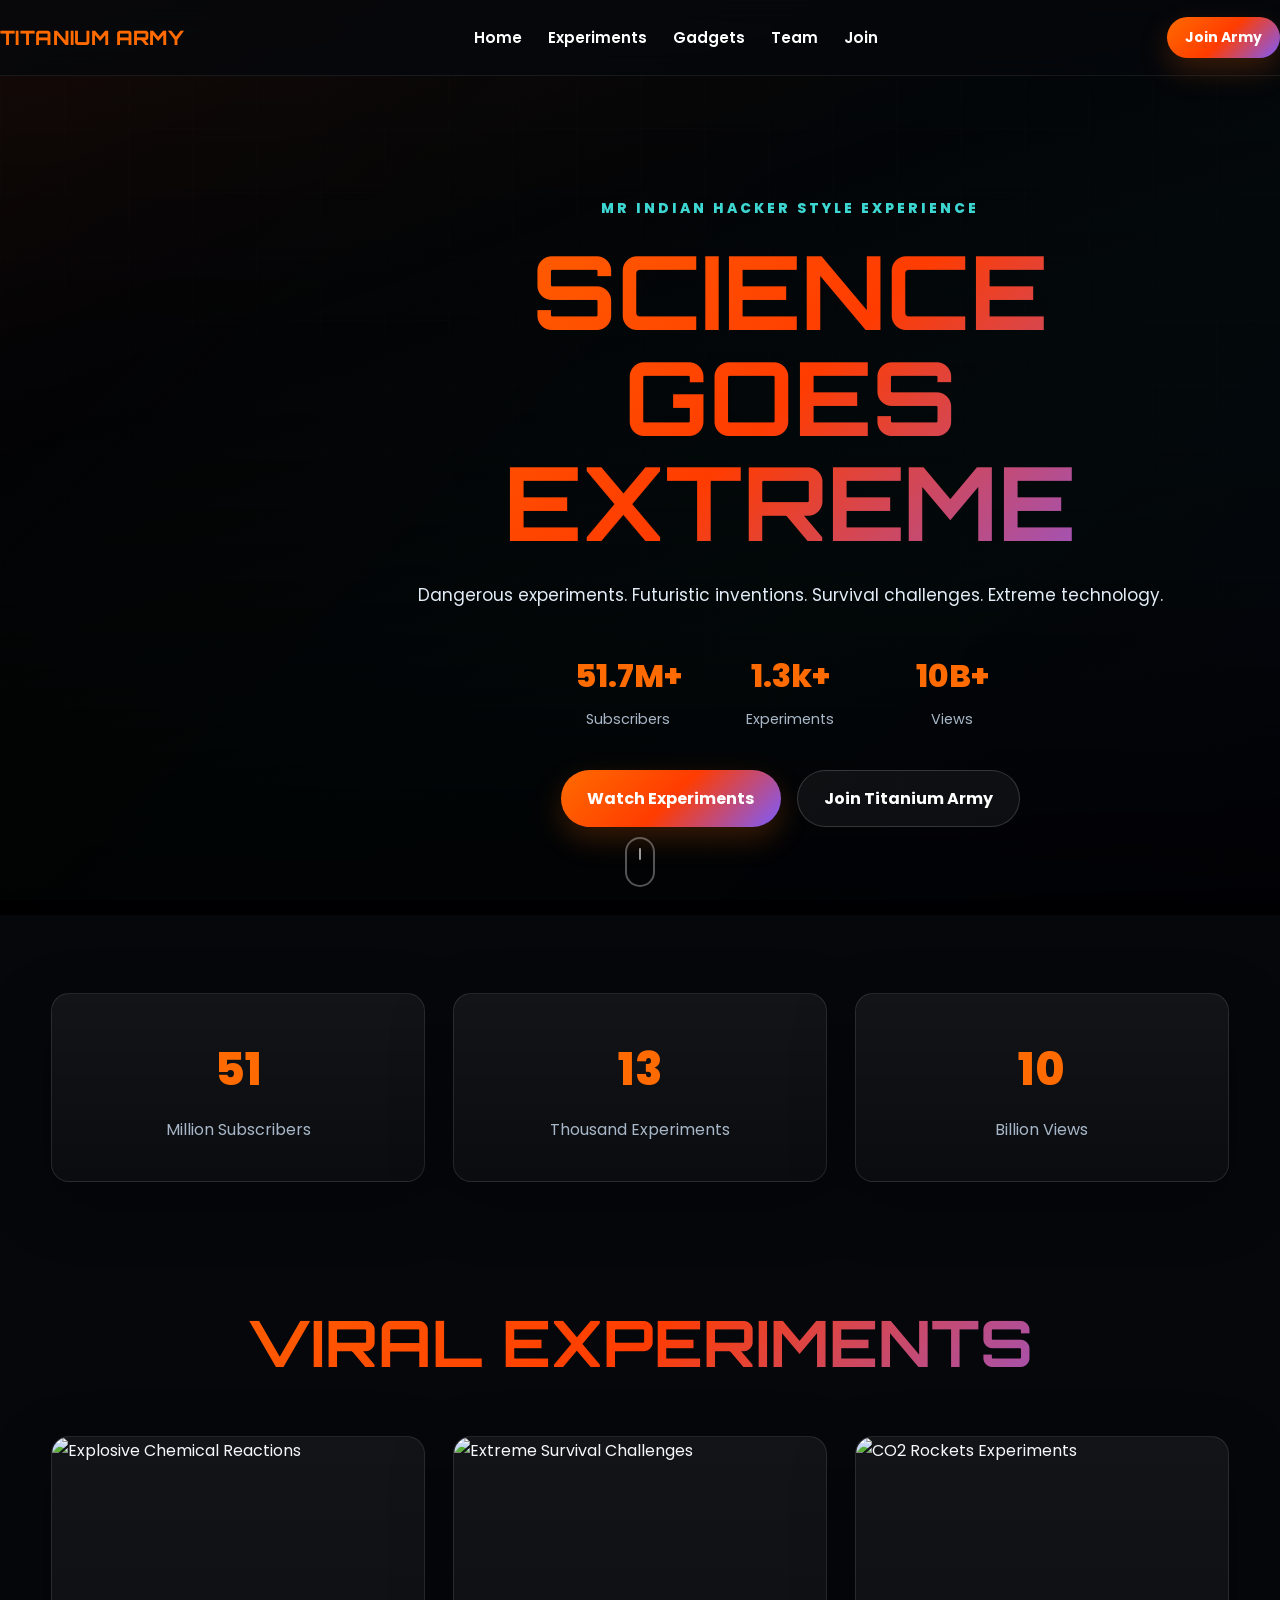
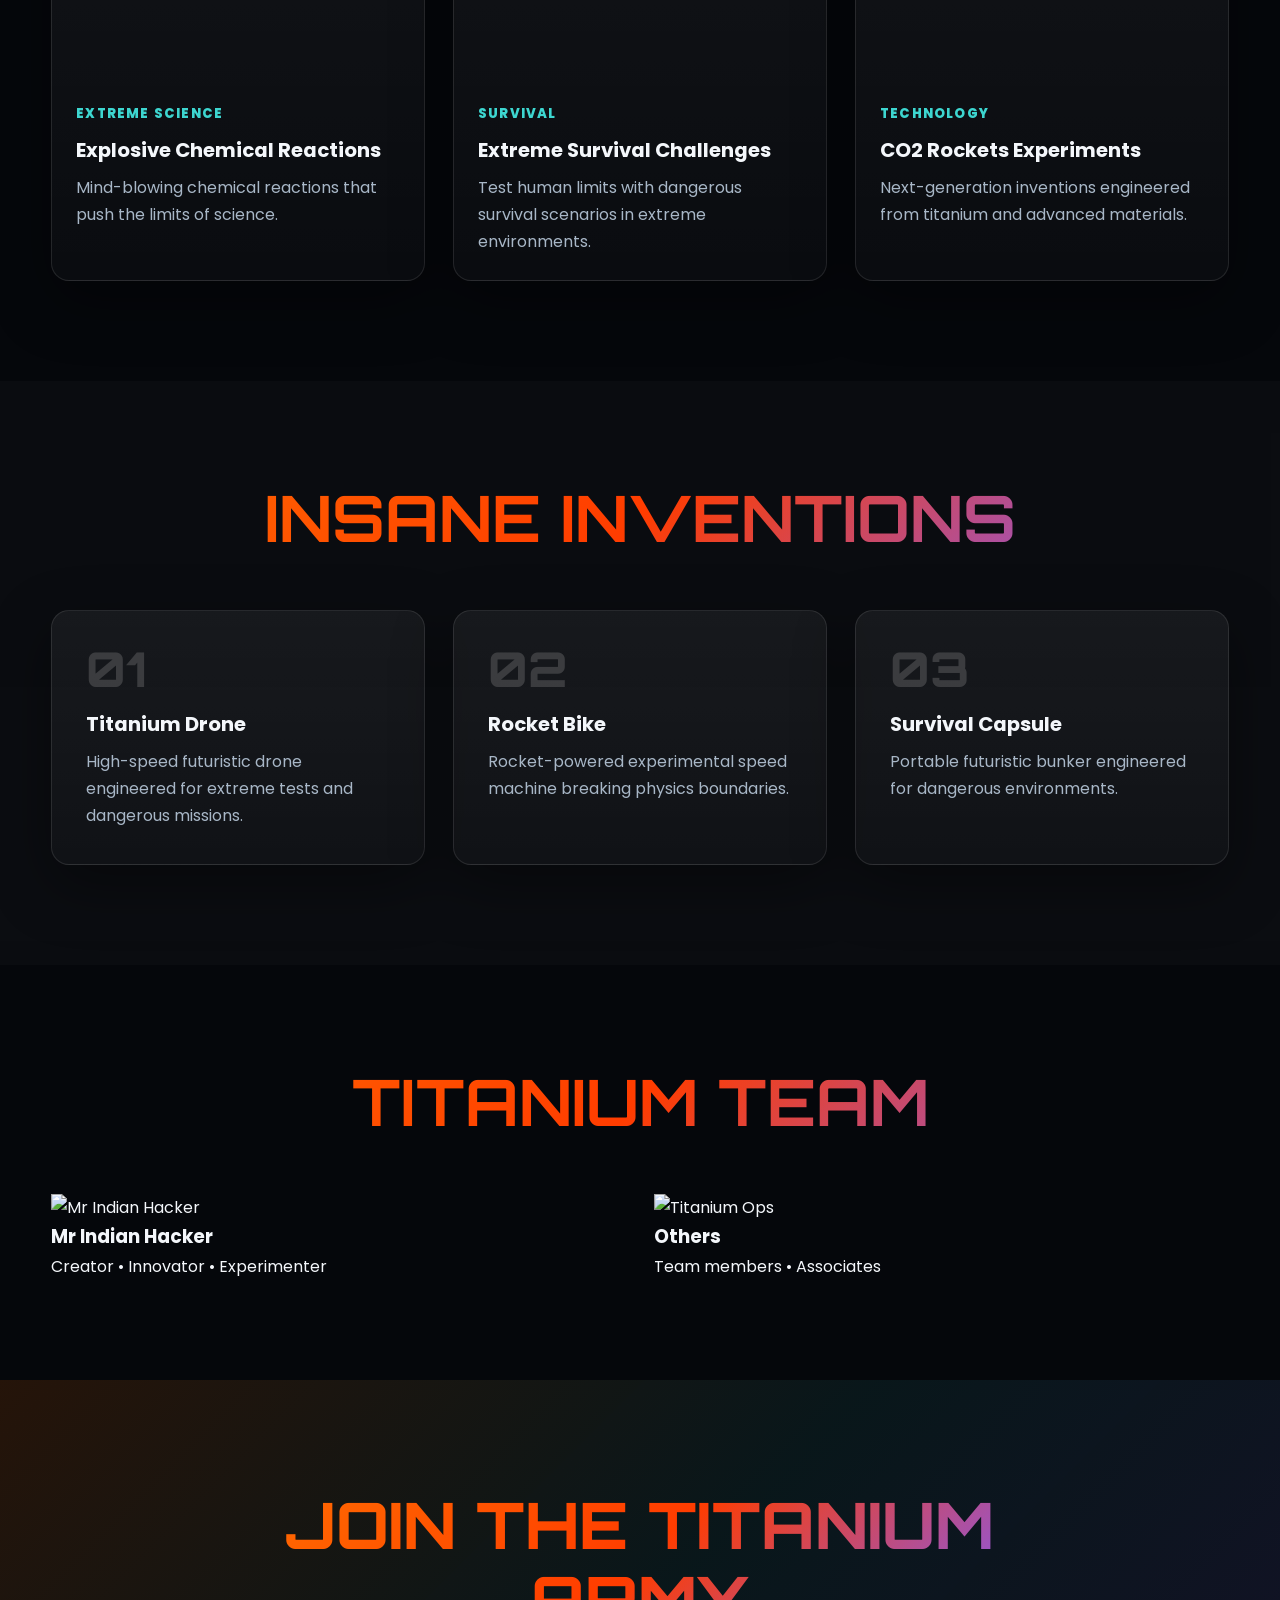
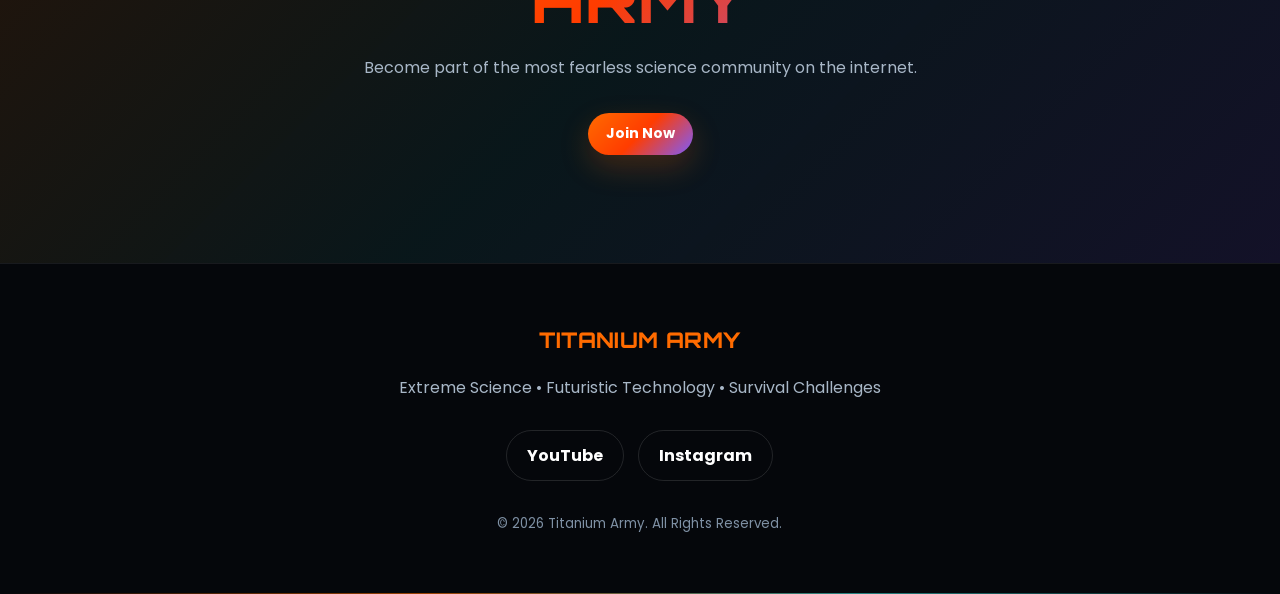
==== commit fb95b7c2: "Move CSS, JS, HTML files into titaniumarmy folder - organize root-level files" ====
--- a/titaniumarmy/index.html
+++ b/titaniumarmy/index.html
@@ -1,242 +1,591 @@
 <!DOCTYPE html>
 <html lang="en">
+
 <head>
+
+  <!-- ========================= -->
+  <!-- BASIC SEO -->
+  <!-- ========================= -->
+
   <meta charset="UTF-8">
-  <meta name="viewport" content="width=device-width, initial-scale=1.0">
-  <meta http-equiv="X-UA-Compatible" content="IE=edge">
-
-  <title>Titanium Army | Fan-Made Extreme Science Hub</title>
-  <meta name="description" content="A fan-made Titanium Army landing page celebrating extreme science experiments, futuristic builds, and survival challenges inspired by Mr Indian Hacker.">
-  <meta name="keywords" content="Titanium Army, Mr Indian Hacker fan site, science experiments, futuristic gadgets, survival challenges">
-  <meta name="theme-color" content="#05070b">
-  <link rel="canonical" href="https://titaniumarmy.attrim27.workers.dev/">
-
-  <meta property="og:title" content="Titanium Army | Fan-Made Extreme Science Hub">
-  <meta property="og:description" content="Extreme science experiments, futuristic builds, and survival challenges in one fan-made hub.">
-  <meta property="og:type" content="website">
-  <meta property="og:url" content="https://titaniumarmy.attrim27.workers.dev/">
-  <meta property="og:image" content="https://images.unsplash.com/photo-1532094349884-543bc11b234d?auto=format&fit=crop&w=1200&q=80">
-  <meta property="og:site_name" content="Titanium Army">
-
-  <meta name="twitter:card" content="summary_large_image">
-  <meta name="twitter:title" content="Titanium Army | Fan-Made Extreme Science Hub">
-  <meta name="twitter:description" content="A cinematic fan-made hub for extreme science and futuristic experiment videos.">
-  <meta name="twitter:image" content="https://images.unsplash.com/photo-1532094349884-543bc11b234d?auto=format&fit=crop&w=1200&q=80">
-
-  <link rel="icon" href="/favicon.svg" type="image/svg+xml">
-  <link rel="manifest" href="/site.webmanifest">
-
-  <link rel="preconnect" href="https://fonts.googleapis.com">
-  <link rel="preconnect" href="https://fonts.gstatic.com" crossorigin>
-  <link href="https://fonts.googleapis.com/css2?family=Orbitron:wght@500;700;800&family=Poppins:wght@300;400;500;600;700&display=swap" rel="stylesheet">
-  <link rel="stylesheet" href="styles.css">
+
+  <meta name="viewport"
+        content="width=device-width, initial-scale=1.0">
+
+  <meta http-equiv="X-UA-Compatible"
+        content="IE=edge">
+
+  <title>
+    Titanium Army | Extreme Science & Futuristic Experiments
+  </title>
+
+  <meta name="description"
+        content="Titanium Army brings extreme science experiments, futuristic gadgets, dangerous survival challenges and insane inventions inspired by Mr Indian Hacker style.">
+
+  <meta name="keywords"
+        content="Titanium Army, Mr Indian Hacker, Science Experiments, Futuristic Gadgets, Survival Challenges">
+
+  <meta name="theme-color"
+        content="#05070b">
+
+  <!-- ========================= -->
+  <!-- OPEN GRAPH -->
+  <!-- ========================= -->
+
+  <meta property="og:title"
+        content="Titanium Army - Extreme Science & Innovation">
+
+  <meta property="og:description"
+        content="Extreme science experiments, futuristic gadgets, and survival challenges.">
+
+  <meta property="og:type"
+        content="website">
+
+  <meta property="og:image"
+        content="https://images.unsplash.com/photo-1532094349884-543bc11b234d?q=80&w=1200">
+
+  <!-- ========================= -->
+  <!-- FONTS -->
+  <!-- ========================= -->
+
+  <link rel="preconnect"
+        href="https://fonts.googleapis.com">
+
+  <link rel="preconnect"
+        href="https://fonts.gstatic.com"
+        crossorigin>
+
+  <link href="https://fonts.googleapis.com/css2?family=Orbitron:wght@500;700;800&family=Poppins:wght@300;400;500;600;700&display=swap"
+        rel="stylesheet">
+
+  <!-- ========================= -->
+  <!-- CSS -->
+  <!-- ========================= -->
+
+  <link rel="stylesheet"
+        href="styles.css">
+
 </head>
+
 <body>
-  <a class="skip-link" href="#main">Skip to content</a>
-
-  <div class="preloader" id="preloader" aria-hidden="true">
+
+  <!-- ========================= -->
+  <!-- PRELOADER -->
+  <!-- ========================= -->
+
+  <div class="preloader"
+       id="preloader">
+
     <div class="loader"></div>
+
     <h2>TITANIUM ARMY</h2>
+
   </div>
 
-  <canvas id="particles" aria-hidden="true"></canvas>
-
-  <header class="site-header" id="navbar">
+  <!-- ========================= -->
+  <!-- PARTICLES CANVAS -->
+  <!-- ========================= -->
+
+  <canvas id="particles"></canvas>
+
+  <!-- ========================= -->
+  <!-- HEADER / NAVBAR -->
+  <!-- ========================= -->
+
+  <header class="site-header"
+          id="navbar">
+
     <div class="container nav-container">
-      <a href="#home" class="brand" aria-label="Titanium Army home">TITANIUM ARMY</a>
-
-      <nav class="nav" aria-label="Primary navigation">
+
+      <!-- LOGO / BRAND -->
+
+      <a href="https://yt3.googleusercontent.com/6gqbAWV3L-Uy1zRFov8lJEa7ct9nXFqSb3FKSW0If3hhWL76blt2sQXWMlLUFaaei2aApkl2MQ=s900-c-k-c0x00ffffff-no-rj"
+         class="brand">
+
+        TITANIUM ARMY
+
+      </a>
+
+      <!-- DESKTOP NAVIGATION -->
+
+      <nav class="nav">
+
         <a href="#home">Home</a>
+
         <a href="#experiments">Experiments</a>
+
         <a href="#gadgets">Gadgets</a>
-        <a href="#about">About</a>
+
+        <a href="#team">Team</a>
+
         <a href="#join">Join</a>
+
       </nav>
 
-      <a href="https://www.youtube.com/@MrIndianHacker" target="_blank" rel="noopener noreferrer" class="btn primary nav-cta">Official Channel</a>
-
-      <button class="nav-toggle" id="navToggle" type="button" aria-label="Open menu" aria-controls="mobileNav" aria-expanded="false">
+      <!-- CTA BUTTON -->
+
+      <a href="#join"
+         class="btn primary nav-cta">
+
+        Join Army
+
+      </a>
+
+      <!-- MOBILE MENU BUTTON -->
+
+      <button class="nav-toggle"
+              id="navToggle"
+              aria-label="Toggle Menu"
+              aria-expanded="false">
+
         <span></span>
         <span></span>
         <span></span>
+
       </button>
-    </div>
+
+    </div>
+
   </header>
 
-  <nav class="mobile-nav" id="mobileNav" aria-label="Mobile navigation">
+  <!-- ========================= -->
+  <!-- MOBILE NAVIGATION -->
+  <!-- ========================= -->
+
+  <nav class="mobile-nav"
+       id="mobileNav">
+
     <a href="#home">Home</a>
     <a href="#experiments">Experiments</a>
     <a href="#gadgets">Gadgets</a>
-    <a href="#about">About</a>
+    <a href="#team">Team</a>
     <a href="#join">Join</a>
+
   </nav>
 
-  <main id="main">
-    <section class="hero" id="home">
-      <img class="hero-media" src="https://images.unsplash.com/photo-1532094349884-543bc11b234d?auto=format&fit=crop&w=1800&q=80" alt="" aria-hidden="true" fetchpriority="high">
-      <div class="hero-overlay"></div>
-      <div class="hero-gradient"></div>
-
-      <div class="hero-content">
-        <span class="eyebrow">Unofficial fan-made science hub</span>
-        <h1 class="title"><span>Science</span> Goes Extreme</h1>
-        <p class="subtitle">Dangerous experiments, futuristic inventions, survival challenges, and extreme technology videos gathered into one cinematic fan page.</p>
-        <p class="fan-note">Fan-made tribute inspired by Mr Indian Hacker. This site is not affiliated with, sponsored by, or endorsed by the official channel.</p>
-
-        <div class="hero-stats" aria-label="Fan page highlights">
-          <div class="stat-item">
-            <strong>51M+</strong>
-            <span>Fan community</span>
+  <!-- ========================= -->
+  <!-- HERO SECTION -->
+  <!-- ========================= -->
+
+  <section class="hero"
+           id="home">
+
+    <!-- BACKGROUND VIDEO -->
+
+    <video autoplay
+           muted
+           loop
+           playsinline
+           class="hero-video"
+           poster="assets/hero.jpg">
+
+      <source src="assets/hero.mp4"
+              type="video/mp4">
+
+    </video>
+
+    <!-- OVERLAYS -->
+
+    <div class="hero-overlay"></div>
+
+    <div class="hero-gradient"></div>
+
+    <!-- HERO CONTENT -->
+
+    <div class="hero-content">
+
+      <span class="eyebrow">
+        MR INDIAN HACKER STYLE EXPERIENCE
+      </span>
+
+      <h1 class="title">
+        <span>SCIENCE</span> GOES EXTREME
+      </h1>
+
+      <p class="subtitle">
+        Dangerous experiments. Futuristic inventions. 
+        Survival challenges. Extreme technology.
+      </p>
+
+      <!-- HERO STATS -->
+
+      <div class="hero-stats">
+
+        <div class="stat-item">
+          <strong>51.7M+</strong>
+          <span>Subscribers</span>
+        </div>
+
+        <div class="stat-item">
+          <strong>1.3k+</strong>
+          <span>Experiments</span>
+        </div>
+
+        <div class="stat-item">
+          <strong>10B+</strong>
+          <span>Views</span>
+        </div>
+
+      </div>
+
+      <!-- HERO BUTTONS -->
+
+      <div class="hero-cta">
+
+        <a href="#experiments"
+           class="btn primary">
+          Watch Experiments
+        </a>
+
+        <a href="#join"
+           class="btn secondary">
+          Join Titanium Army
+        </a>
+
+      </div>
+
+    </div>
+
+    <!-- SCROLL INDICATOR -->
+
+    <div class="scroll-indicator">
+      <span></span>
+    </div>
+
+  </section>
+
+  <!-- ========================= -->
+  <!-- STATS SECTION -->
+  <!-- ========================= -->
+
+  <section class="stats-section reveal">
+
+    <div class="container stats-grid">
+
+      <div class="stat-card">
+
+        <h2 class="counter"
+            data-target="51">
+          0
+        </h2>
+
+        <p>Million Subscribers</p>
+
+      </div>
+
+      <div class="stat-card">
+
+        <h2 class="counter"
+            data-target="13">
+          0
+        </h2>
+
+        <p>Thousand Experiments</p>
+
+      </div>
+
+      <div class="stat-card">
+
+        <h2 class="counter"
+            data-target="10">
+          0
+        </h2>
+
+        <p>Billion Views</p>
+
+      </div>
+
+    </div>
+
+  </section>
+
+  <!-- ========================= -->
+  <!-- EXPERIMENTS SECTION -->
+  <!-- ========================= -->
+
+  <section class="section"
+           id="experiments">
+
+    <div class="container">
+
+      <h2 class="section-title">
+        Viral Experiments
+      </h2>
+
+      <div class="card-grid">
+
+        <!-- EXPERIMENT CARD 1 -->
+
+        <article class="experiment-card reveal">
+          <a href="https://youtu.be/cO_FdTGJECY?si=A4zfZJhtlqEy-Ayb">
+            <img src="https://i.ytimg.com/vi/cO_FdTGJECY/hqdefault.jpg?sqp=-oaymwEnCNACELwBSFryq4qpAxkIARUAAIhCGAHYAQHiAQoIGBACGAY4AUAB&rs=AOn4CLBxNv9MXeNEfYzHvQO_Nx6Tp62uzA"
+                 alt="Explosive Chemical Reactions"
+                 loading="lazy">
+          </a>
+
+          <div class="card-content">
+
+            <span>Extreme Science</span>
+
+            <h3>Explosive Chemical Reactions</h3>
+
+            <p>Mind-blowing chemical reactions that push the limits of science.</p>
+
           </div>
-          <div class="stat-item">
-            <strong>1K+</strong>
-            <span>Videos celebrated</span>
+
+        </article>
+
+        <!-- EXPERIMENT CARD 2 -->
+
+        <article class="experiment-card reveal">
+          <a href="https://youtu.be/XZgxswVPmoY?si=jIp1VGQsI1vRc8JR">
+            <img src="https://i.ytimg.com/vi/XZgxswVPmoY/hqdefault.jpg?sqp=-oaymwEnCNACELwBSFryq4qpAxkIARUAAIhCGAHYAQHiAQoIGBACGAY4AUAB&rs=AOn4CLAbw4uefym0vWwqjL1NdJB9iy13fw"
+                 alt="Extreme Survival Challenges"
+                 loading="lazy">
+          </a>
+
+          <div class="card-content">
+
+            <span>Survival</span>
+
+            <h3>Extreme Survival Challenges</h3>
+
+            <p>Test human limits with dangerous survival scenarios in extreme environments.</p>
+
           </div>
-          <div class="stat-item">
-            <strong>10B+</strong>
-            <span>Views celebrated</span>
+
+        </article>
+
+        <!-- EXPERIMENT CARD 3 -->
+
+        <article class="experiment-card reveal">
+          <a href="https://youtu.be/CsafO_dFj0U?si=0vkv_nYGtLOuGqcv">
+            <img src="https://ts1.mm.bing.net/th?id=OIP.cP5s2o9aSP23JdgYvHvnIwHaEK&pid=15.1&o=7&rm=3"
+                 alt="CO2 Rockets Experiments"
+                 loading="lazy">
+          </a>
+
+          <div class="card-content">
+
+            <span>Technology</span>
+
+            <h3>CO2  Rockets  Experiments</h3>
+
+            <p>Next-generation inventions engineered from titanium and advanced materials.</p>
+
           </div>
-        </div>
-
-        <div class="hero-cta">
-          <a href="#experiments" class="btn primary">Watch Experiments</a>
-          <a href="https://www.youtube.com/@MrIndianHacker" target="_blank" rel="noopener noreferrer" class="btn secondary">Open Official Channel</a>
-        </div>
-      </div>
-
-      <a class="scroll-indicator" href="#experiments" aria-label="Scroll to experiments"><span></span></a>
-    </section>
-
-    <section class="stats-section reveal" aria-label="Quick stats">
-      <div class="container stats-grid">
-        <div class="stat-card">
-          <h2 class="counter" data-target="51" data-suffix="M+">0</h2>
-          <p>Fan community</p>
-        </div>
-        <div class="stat-card">
-          <h2 class="counter" data-target="1" data-suffix="K+">0</h2>
-          <p>Videos celebrated</p>
-        </div>
-        <div class="stat-card">
-          <h2 class="counter" data-target="10" data-suffix="B+">0</h2>
-          <p>Views celebrated</p>
-        </div>
-      </div>
-    </section>
-
-    <section class="section" id="experiments">
-      <div class="container">
-        <h2 class="section-title">Viral Experiments</h2>
-
-        <div class="card-grid">
-          <article class="experiment-card reveal">
-            <a class="card-media-link" href="https://youtu.be/cO_FdTGJECY?si=A4zfZJhtlqEy-Ayb" target="_blank" rel="noopener noreferrer" aria-label="Watch explosive chemical reactions on YouTube">
-              <img src="https://i.ytimg.com/vi/cO_FdTGJECY/hqdefault.jpg?sqp=-oaymwEnCNACELwBSFryq4qpAxkIARUAAIhCGAHYAQHiAQoIGBACGAY4AUAB&rs=AOn4CLBxNv9MXeNEfYzHvQO_Nx6Tp62uzA" alt="Explosive chemical reaction video thumbnail" loading="lazy">
-            </a>
-            <div class="card-content">
-              <span>Extreme Science</span>
-              <h3>Explosive Chemical Reactions</h3>
-              <p>Fast-paced reactions and dramatic science moments made for curious fans.</p>
-              <a href="https://youtu.be/cO_FdTGJECY?si=A4zfZJhtlqEy-Ayb" target="_blank" rel="noopener noreferrer" class="text-link">Watch on YouTube</a>
-            </div>
-          </article>
-
-          <article class="experiment-card reveal">
-            <a class="card-media-link" href="https://youtu.be/XZgxswVPmoY?si=jIp1VGQsI1vRc8JR" target="_blank" rel="noopener noreferrer" aria-label="Watch extreme survival challenges on YouTube">
-              <img src="https://i.ytimg.com/vi/XZgxswVPmoY/hqdefault.jpg?sqp=-oaymwEnCNACELwBSFryq4qpAxkIARUAAIhCGAHYAQHiAQoIGBACGAY4AUAB&rs=AOn4CLAbw4uefym0vWwqjL1NdJB9iy13fw" alt="Extreme survival challenge video thumbnail" loading="lazy">
-            </a>
-            <div class="card-content">
-              <span>Survival</span>
-              <h3>Extreme Survival Challenges</h3>
-              <p>High-risk scenarios, endurance tests, and the thrill of pushing limits.</p>
-              <a href="https://youtu.be/XZgxswVPmoY?si=jIp1VGQsI1vRc8JR" target="_blank" rel="noopener noreferrer" class="text-link">Watch on YouTube</a>
-            </div>
-          </article>
-
-          <article class="experiment-card reveal">
-            <a class="card-media-link" href="https://youtu.be/CsafO_dFj0U?si=0vkv_nYGtLOuGqcv" target="_blank" rel="noopener noreferrer" aria-label="Watch CO2 rocket experiments on YouTube">
-              <img src="https://ts1.mm.bing.net/th?id=OIP.cP5s2o9aSP23JdgYvHvnIwHaEK&pid=15.1&o=7&rm=3" alt="CO2 rocket experiment thumbnail" loading="lazy">
-            </a>
-            <div class="card-content">
-              <span>Technology</span>
-              <h3>CO2 Rocket Experiments</h3>
-              <p>Rocket-powered science ideas and maker-style builds with big visual payoff.</p>
-              <a href="https://youtu.be/CsafO_dFj0U?si=0vkv_nYGtLOuGqcv" target="_blank" rel="noopener noreferrer" class="text-link">Watch on YouTube</a>
-            </div>
-          </article>
-        </div>
-      </div>
-    </section>
-
-    <section class="section dark-section" id="gadgets">
-      <div class="container">
-        <h2 class="section-title">Insane Inventions</h2>
-
-        <div class="gadgets-grid">
-          <div class="gadget-box reveal">
-            <div class="gadget-number">01</div>
-            <h3>High-Speed Drones</h3>
-            <p>Fast-moving builds, creative engineering, and daring tests made for spectacle.</p>
+
+        </article>
+
+      </div>
+
+    </div>
+
+  </section>
+
+  <!-- ========================= -->
+  <!-- GADGETS SECTION -->
+  <!-- ========================= -->
+
+  <section class="section dark-section"
+           id="gadgets">
+
+    <div class="container">
+
+      <h2 class="section-title">
+        Insane Inventions
+      </h2>
+
+      <div class="gadgets-grid">
+
+        <!-- GADGET 1 -->
+
+        <div class="gadget-box reveal">
+
+          <div class="gadget-number">01</div>
+
+          <h3>Titanium Drone</h3>
+
+          <p>
+            High-speed futuristic drone engineered 
+            for extreme tests and dangerous missions.
+          </p>
+
+        </div>
+
+        <!-- GADGET 2 -->
+
+        <div class="gadget-box reveal">
+
+          <div class="gadget-number">02</div>
+
+          <h3>Rocket Bike</h3>
+
+          <p>
+            Rocket-powered experimental speed machine 
+            breaking physics boundaries.
+          </p>
+
+        </div>
+
+        <!-- GADGET 3 -->
+
+        <div class="gadget-box reveal">
+
+          <div class="gadget-number">03</div>
+
+          <h3>Survival Capsule</h3>
+
+          <p>
+            Portable futuristic bunker engineered 
+            for dangerous environments.
+          </p>
+
+        </div>
+
+      </div>
+
+    </div>
+
+  </section>
+
+  <!-- ========================= -->
+  <!-- TEAM SECTION -->
+  <!-- ========================= -->
+
+  <section class="section"
+           id="team">
+
+    <div class="container">
+
+      <h2 class="section-title">
+        Titanium Team
+      </h2>
+
+      <div class="team-grid">
+
+        <!-- TEAM MEMBER 1 -->
+
+        <div class="team-card reveal">
+
+          <div class="team-image">
+
+            <img src="https://tse4.mm.bing.net/th/id/OIP.s0dwRHaxyzMxqbOX1hu8ZwHaHZ?cb=thfvnextfalcon&rs=1&pid=ImgDetMain&o=7&rm=300x300"
+                 alt="Mr Indian Hacker"
+                 loading="lazy">
+
           </div>
 
-          <div class="gadget-box reveal">
-            <div class="gadget-number">02</div>
-            <h3>Rocket Builds</h3>
-            <p>Pressure, propulsion, and backyard engineering concepts shown with cinematic energy.</p>
+          <h3>Mr Indian Hacker</h3>
+
+          <p>Creator • Innovator • Experimenter</p>
+
+        </div>
+
+        <!-- TEAM MEMBER 2 -->
+
+        <div class="team-card reveal">
+
+          <div class="team-image">
+
+            <img src="https://encrypted-tbn0.gstatic.com/images?q=tbn:ANd9GcQ8RIQkzLpq-JdtcHdeMYlz7C_s-JuR3jrvEA&s"
+                 alt="Titanium Ops"
+                 loading="lazy">
+
           </div>
 
-          <div class="gadget-box reveal">
-            <div class="gadget-number">03</div>
-            <h3>Survival Concepts</h3>
-            <p>Challenge setups and science-inspired gear ideas for extreme environments.</p>
-          </div>
-        </div>
-      </div>
-    </section>
-
-    <section class="section" id="about">
-      <div class="container about-layout">
-        <div class="about-copy reveal">
-          <h2 class="section-title left">About This Page</h2>
-          <p>Titanium Army is presented here as a fan-made showcase for viewers who enjoy large-scale experiments, gadget builds, and survival challenge content.</p>
-          <p>The site links out to the official YouTube channel for the actual videos and avoids collecting user data or pretending to be an official brand property.</p>
-        </div>
-
-        <div class="about-panel reveal">
-          <span>Trust note</span>
-          <h3>Clear fan-site labeling</h3>
-          <p>Visitors see the unofficial notice in the hero section, metadata, and footer so the page feels transparent instead of misleading.</p>
-        </div>
-      </div>
-    </section>
-
-    <section class="join-section" id="join">
-      <div class="join-overlay"></div>
-      <div class="join-content">
-        <h2>Watch More Experiments</h2>
-        <p>Head to the official channel for the newest videos, experiments, and community updates.</p>
-        <div class="join-actions">
-          <a href="https://www.youtube.com/@MrIndianHacker" target="_blank" rel="noopener noreferrer" class="btn primary">Open YouTube Channel</a>
-          <a href="#experiments" class="btn secondary">Back to Experiments</a>
-        </div>
-      </div>
-    </section>
-  </main>
+          <h3>Others</h3>
+
+          <p>Team members • Associates</p>
+
+        </div>
+
+      </div>
+
+    </div>
+
+  </section>
+
+  <!-- ========================= -->
+  <!-- JOIN SECTION -->
+  <!-- ========================= -->
+
+  <section class="join-section"
+           id="join">
+
+    <div class="join-overlay"></div>
+
+    <div class="join-content">
+
+      <h2>JOIN THE TITANIUM ARMY</h2>
+
+      <p>
+        Become part of the most fearless science 
+        community on the internet.
+      </p>
+
+      <form class="join-form"
+            id="newsletterForm">
+
+        <a href="https://www.youtube.com/@MrIndianHacker"
+           target="_blank"
+           rel="noopener noreferrer"
+           class="btn primary nav-cta">
+          Join Now
+        </a>
+
+      </form>
+
+    </div>
+
+  </section>
+
+  <!-- ========================= -->
+  <!-- FOOTER -->
+  <!-- ========================= -->
 
   <footer class="site-footer">
+
     <div class="footer-glow"></div>
+
     <div class="container footer-container">
-      <a href="#home" class="footer-logo">TITANIUM ARMY</a>
-      <p>Extreme Science &middot; Futuristic Technology &middot; Survival Challenges</p>
-      <p class="footer-note">Unofficial fan-made page. All official video content belongs to its respective creator/channel.</p>
+
+      <div class="footer-logo">
+        TITANIUM ARMY
+      </div>
+
+      <p>
+        Extreme Science • Futuristic Technology • Survival Challenges
+      </p>
+
       <div class="socials">
-        <a href="https://www.youtube.com/@MrIndianHacker" target="_blank" rel="noopener noreferrer" aria-label="Open official YouTube channel">YouTube</a>
-        <a href="#experiments" aria-label="Jump to experiment videos">Experiments</a>
-      </div>
-      <small>&copy; 2026 Titanium Army fan page. All Rights Reserved.</small>
-    </div>
+
+        <a href="#"
+           aria-label="YouTube">
+          YouTube
+        </a>
+
+        <a href="#"
+           aria-label="Instagram">
+          Instagram
+        </a>
+
+      </div>
+
+      <small>
+        © 2026 Titanium Army. All Rights Reserved.
+      </small>
+
+    </div>
+
   </footer>
 
+  <!-- ========================= -->
+  <!-- SCRIPTS -->
+  <!-- ========================= -->
+
   <script defer src="script.js"></script>
+
 </body>
-</html>
+
+</html>
--- a/titaniumarmy/styles.css
+++ b/titaniumarmy/styles.css
@@ -1,1617 +1,365 @@
-/* =========================================================
-   TITANIUM ARMY — FINAL PREMIUM CINEMATIC CSS
-   CLEAN • STRUCTURED • MOBILE PERFECT • PERFORMANCE OPTIMIZED
-========================================================= */
-
-/* =========================
-   ROOT VARIABLES
-========================= */
-
-:root{
-
-  --bg:#05070b;
-  --bg-secondary:#0d1117;
-
-  --surface:#10151d;
-  --surface-light:#171d27;
-
-  --text:#f4f7fb;
-  --muted:#9fb0c0;
-
-  --orange:#ff6b00;
-  --orange-dark:#ff3c00;
-
-  --purple:#7c5cff;
-
-  --border:rgba(255,255,255,.08);
-
-  --shadow:
-  0 10px 40px rgba(0,0,0,.35);
-
-  --gradient:
-  linear-gradient(
-  135deg,
-  var(--orange),
-  var(--orange-dark),
-  var(--purple)
-  );
-
-  --radius-sm:16px;
-  --radius-md:22px;
-  --radius-lg:30px;
-
-  --space-xs:10px;
-  --space-sm:16px;
-  --space-md:24px;
-  --space-lg:40px;
-  --space-xl:80px;
-
-}
-
-/* =========================
-   RESET
-========================= */
-
-*{
-  margin:0;
-  padding:0;
-  box-sizing:border-box;
-}
-
-html{
-  scroll-behavior:smooth;
-  overflow-x:hidden;
-}
-
-body{
-
-  font-family:
-  "Poppins",
-  sans-serif;
-
-  background:
-  radial-gradient(
-  circle at top left,
-  rgba(255,107,0,.08),
-  transparent 30%
-  ),
-
-  radial-gradient(
-  circle at bottom right,
-  rgba(124,92,255,.08),
-  transparent 35%
-  ),
-
-  var(--bg);
-
-  color:var(--text);
-
-  overflow-x:hidden;
-
-  line-height:1.7;
-
-  -webkit-font-smoothing:antialiased;
-
-}
-
-/* =========================
-   PRELOADER
-========================= */
-
-.preloader{
-
-  position:fixed;
-
-  top:0;
-  left:0;
-
-  width:100%;
-  height:100%;
-
-  background:var(--bg);
-
-  display:flex;
-
-  flex-direction:column;
-
-  align-items:center;
-
-  justify-content:center;
-
-  gap:30px;
-
-  z-index:99999;
-
-  animation:fadeOut .6s ease forwards;
-
-  animation-delay:2s;
-
-}
-
-.preloader h2{
-
-  font-size:1.2rem;
-
-  letter-spacing:3px;
-
-  text-transform:uppercase;
-
-  background:var(--gradient);
-
-  background-clip:text;
-
-  -webkit-background-clip:text;
-
-  -webkit-text-fill-color:transparent;
-
-}
-
-.loader{
-
-  width:50px;
-  height:50px;
-
-  border:4px solid rgba(255,255,255,.1);
-
-  border-top:4px solid var(--orange);
-
-  border-radius:50%;
-
-  animation:spin 1s linear infinite;
-
-}
-
-@keyframes spin{
-  to{
-    transform:rotate(360deg);
-  }
-}
-
-@keyframes fadeOut{
-  to{
-    opacity:0;
-    pointer-events:none;
-  }
-}
-
-/* =========================
-   BACKGROUND GRID
-========================= */
-
-body::before{
-
-  content:"";
-
-  position:fixed;
-
-  inset:0;
-
-  background-image:
-
-  linear-gradient(
-  rgba(255,255,255,.02) 1px,
-  transparent 1px
-  ),
-
-  linear-gradient(
-  90deg,
-  rgba(255,255,255,.02) 1px,
-  transparent 1px
-  );
-
-  background-size:60px 60px;
-
-  opacity:.15;
-
-  pointer-events:none;
-
-  z-index:-1;
-
-}
-
-/* =========================
-   PARTICLES CANVAS
-========================= */
-
-canvas#particles{
-
-  position:fixed;
-
-  top:0;
-  left:0;
-
-  width:100%;
-  height:100%;
-
-  pointer-events:none;
-
-  z-index:0;
-
-}
-
-/* =========================
-   SCROLLBAR
-========================= */
-
-::-webkit-scrollbar{
-  width:10px;
-}
-
-::-webkit-scrollbar-track{
-  background:#05070b;
-}
-
-::-webkit-scrollbar-thumb{
-
-  background:
-  linear-gradient(
-  var(--orange),
-  var(--purple)
-  );
-
-  border-radius:20px;
-
-}
-
-/* =========================
-   GLOBAL
-========================= */
-
-img,
-video{
-  display:block;
-  max-width:100%;
-}
-
-a{
-  text-decoration:none;
-}
-
-.container{
-  width:min(1180px,92%);
-  margin:auto;
-}
-
-.section{
-  padding:100px 0;
-}
-
-.section-title{
-
-  font-size:
-  clamp(2rem,5vw,4rem);
-
-  font-family:
-  "Orbitron",
-  sans-serif;
-
-  text-align:center;
-
-  text-transform:uppercase;
-
-  line-height:1.15;
-
-  margin-bottom:60px;
-
-  background:var(--gradient);
-
-  background-clip:text;
-
-  -webkit-background-clip:text;
-
-  -webkit-text-fill-color:transparent;
-
-}
-
-.dark-section{
-  background:rgba(0,0,0,.3);
-}
-
-/* =========================
-   HEADER
-========================= */
-
-.site-header{
-
-  position:fixed;
-
-  top:0;
-  left:0;
-
-  width:100%;
-
-  height:76px;
-
-  display:flex;
-
-  align-items:center;
-
-  justify-content:space-between;
-
-  padding:0 4%;
-
-  background:
-  rgba(5,7,11,.75);
-
-  backdrop-filter:blur(12px);
-
-  border-bottom:
-  1px solid rgba(255,255,255,.05);
-
-  z-index:9999;
-
-  transition:.3s ease;
-
-}
-
-.site-header.header-active{
-
-  background:rgba(5,7,11,.95);
-
-  box-shadow:var(--shadow);
-
-}
-
-.nav-container{
-
-  display:flex;
-
-  align-items:center;
-
-  justify-content:space-between;
-
-  width:100%;
-
-  gap:30px;
-
-}
-
-.brand{
-
-  font-size:1.35rem;
-
-  font-family:
-  "Orbitron",
-  sans-serif;
-
-  font-weight:800;
-
-  color:var(--orange);
-
-  white-space:nowrap;
-
-  transition:.3s;
-
-}
-
-.brand:hover{
-  transform:scale(1.05);
-}
-
-.nav{
-
-  display:flex;
-
-  align-items:center;
-
-  gap:28px;
-
-}
-
-.nav a{
-
-  color:white;
-
-  font-size:.95rem;
-
-  font-weight:600;
-
-  transition:.3s;
-
-  position:relative;
-
-}
-
-.nav a::after{
-
-  content:"";
-
-  position:absolute;
-
-  left:0;
-  bottom:-8px;
-
-  width:0%;
-
-  height:2px;
-
-  background:var(--gradient);
-
-  transition:.3s;
-
-}
-
-.nav a:hover::after{
-  width:100%;
-}
-
-.nav a:hover{
-  color:var(--orange);
-}
-
-/* =========================
-   MOBILE NAV
-========================= */
-
-.nav-toggle{
-
-  display:none;
-
-  flex-direction:column;
-
-  gap:5px;
-
-  background:none;
-
-  border:none;
-
-  cursor:pointer;
-
-  padding:8px;
-
-}
-
-.nav-toggle span{
-
-  width:28px;
-  height:3px;
-
-  background:white;
-
-  border-radius:20px;
-
-  transition:.3s ease;
-
-}
-
-.nav-toggle.active span:nth-child(1){
-  transform:rotate(45deg) translate(8px, 8px);
-}
-
-.nav-toggle.active span:nth-child(2){
-  opacity:0;
-}
-
-.nav-toggle.active span:nth-child(3){
-  transform:rotate(-45deg) translate(7px, -6px);
-}
-
-.mobile-nav{
-
-  position:fixed;
-
-  top:76px;
-  right:-100%;
-
-  width:280px;
-
-  max-height:calc(100vh - 76px);
-
-  background:
-  rgba(5,7,11,.98);
-
-  backdrop-filter:blur(16px);
-
-  padding:30px;
-
-  display:flex;
-
-  flex-direction:column;
-
-  gap:24px;
-
-  transition:.4s ease;
-
-  z-index:9998;
-
-  overflow-y:auto;
-
-  border-left:1px solid rgba(255,255,255,.05);
-
-}
-
-.mobile-nav.open{
-  right:0;
-}
-
-.mobile-nav a{
-
-  color:white;
-
-  font-weight:600;
-
-  font-size:1.05rem;
-
-  transition:.3s;
-
-  display:block;
-
-  padding:12px 0;
-
-}
-
-.mobile-nav a:hover{
-  color:var(--orange);
-}
-
-/* =========================
-   HERO
-========================= */
-
-.hero{
-
-  min-height:100vh;
-
-  display:flex;
-
-  align-items:center;
-
-  justify-content:center;
-
-  text-align:center;
-
-  position:relative;
-
-  overflow:hidden;
-
-  padding:
-  120px 20px 80px;
-
-  margin-top:76px;
-
-}
-
-.hero-video{
-
-  position:absolute;
-
-  inset:0;
-
-  width:100%;
-  height:100%;
-
-  object-fit:cover;
-
-  filter:
-  brightness(.32)
-  contrast(1.05);
-
-}
-
-.hero-overlay{
-
-  position:absolute;
-
-  inset:0;
-
-  background:
-  linear-gradient(
-  to bottom,
-  rgba(0,0,0,.35),
-  rgba(0,0,0,.85)
-  );
-
-}
-
-.hero-gradient{
-
-  position:absolute;
-
-  inset:0;
-
-  background:var(--gradient);
-
-  opacity:.08;
-
-  mix-blend-mode:overlay;
-
-}
-
-.hero-content{
-
-  position:relative;
-
-  z-index:2;
-
-  max-width:900px;
-
-  animation:slideUp .8s ease;
-
-}
-
-@keyframes slideUp{
-  from{
-    opacity:0;
-    transform:translateY(40px);
-  }
-  to{
-    opacity:1;
-    transform:translateY(0);
-  }
-}
-
-.eyebrow{
-
-  color:var(--orange);
-
-  font-size:.9rem;
-
-  font-weight:700;
-
-  letter-spacing:3px;
-
-  text-transform:uppercase;
-
-  margin-bottom:18px;
-
-}
-
-.title{
-
-  font-size:
-  clamp(3rem,9vw,6.5rem);
-
-  line-height:1.02;
-
-  margin-bottom:24px;
-
-  text-transform:uppercase;
-
-  font-family:
-  "Orbitron",
-  sans-serif;
-
-  background:var(--gradient);
-
-  background-clip:text;
-
-  -webkit-background-clip:text;
-
-  -webkit-text-fill-color:transparent;
-
-}
-
-.title span{
-  display:block;
-}
-
-.subtitle{
-
-  max-width:760px;
-
-  margin:auto;
-
-  color:#dbe7f5;
-
-  font-size:1.05rem;
-
-  line-height:1.9;
-
-}
-
-.hero-stats{
-
-  display:flex;
-
-  justify-content:center;
-
-  flex-wrap:wrap;
-
-  gap:50px;
-
-  margin:40px 0;
-
-}
-
-.stat-item{
-
-  display:flex;
-
-  flex-direction:column;
-
-  align-items:center;
-
-}
-
-.stat-item strong{
-
-  font-size:2rem;
-
-  color:var(--orange);
-
-  font-weight:800;
-
-}
-
-.stat-item span{
-
-  color:var(--muted);
-
-  font-size:.9rem;
-
-  margin-top:5px;
-
-}
-
-/* =========================
-   HERO BUTTONS
-========================= */
-
-.hero-cta{
-
-  margin-top:40px;
-
-  display:flex;
-
-  justify-content:center;
-
-  flex-wrap:wrap;
-
-  gap:18px;
-
-}
-
-.btn{
-
-  padding:15px 30px;
-
-  border-radius:100px;
-
-  font-weight:700;
-
-  transition:.3s ease;
-
-  min-width:220px;
-
-  text-align:center;
-
-  border:none;
-
-  cursor:pointer;
-
-  font-size:1rem;
-
-}
-
-.btn.primary{
-
-  background:var(--gradient);
-
-  color:white;
-
-  box-shadow:
-  0 10px 30px rgba(255,107,0,.18);
-
-}
-
-.btn.primary:hover{
-
-  transform:translateY(-4px);
-
-  box-shadow:
-  0 15px 40px rgba(255,107,0,.3);
-
-}
-
-.btn.secondary{
-
-  border:
-  1px solid rgba(255,255,255,.12);
-
-  color:white;
-
-  background:
-  rgba(255,255,255,.03);
-
-}
-
-.btn.secondary:hover{
-
-  background:
-  rgba(255,255,255,.08);
-
-  border-color:var(--orange);
-
-}
-
-.nav-cta{
-  padding:10px 20px;
-  min-width:auto;
-  font-size:.9rem;
-}
-
-/* =========================
-   SCROLL INDICATOR
-========================= */
-
-.scroll-indicator{
-
-  position:absolute;
-
-  bottom:30px;
-
-  left:50%;
-
-  transform:translateX(-50%);
-
-  z-index:2;
-
-}
-
-.scroll-indicator span{
-
-  display:block;
-
-  width:30px;
-  height:50px;
-
-  border:2px solid rgba(255,255,255,.3);
-
-  border-radius:15px;
-
-  animation:bounce 2s infinite;
-
-}
-
-.scroll-indicator span::before{
-
-  content:"";
-
-  position:absolute;
-
-  top:8px;
-  left:50%;
-
-  width:2px;
-  height:12px;
-
-  background:rgba(255,255,255,.5);
-
-  border-radius:1px;
-
-  transform:translateX(-50%);
-
-  animation:scrollBounce 2s infinite;
-
-}
-
-@keyframes bounce{
-  0%, 100%{
-    opacity:1;
-  }
-  50%{
-    opacity:.5;
-  }
-}
-
-@keyframes scrollBounce{
-  0%{
-    transform:translateX(-50%) translateY(0);
-  }
-  20%{
-    transform:translateX(-50%) translateY(5px);
-  }
-  40%{
-    transform:translateX(-50%) translateY(0);
-  }
-}
-
-/* =========================
-   PROGRESS BAR
-========================= */
-
-.progress-bar{
-
-  position:fixed;
-
-  top:0;
-  left:0;
-
-  height:3px;
-
-  background:var(--gradient);
-
-  width:0%;
-
-  z-index:10000;
-
-  transition:width .1s ease;
-
-}
-
-/* =========================
-   CUSTOM CURSOR
-========================= */
-
-.custom-cursor{
-
-  position:fixed;
-
-  width:28px;
-  height:28px;
-
-  border:3px solid var(--orange);
-
-  border-radius:50%;
-
-  pointer-events:none;
-
-  z-index:10001;
-
-  display:none;
-
-  transform:translate(-50%, -50%);
-
-  box-shadow:
-  0 0 15px var(--orange),
-  0 0 25px rgba(255,107,0,.4),
-  inset 0 0 10px rgba(255,107,0,.3);
-
-  transition:.1s ease-out;
-
-  filter:drop-shadow(0 0 5px rgba(255,107,0,.6));
-
-}
-
-.custom-cursor.active{
-  width:35px;
-  height:35px;
-  border:4px solid var(--orange);
-  box-shadow:
-  0 0 20px var(--orange),
-  0 0 35px rgba(255,107,0,.5),
-  inset 0 0 15px rgba(255,107,0,.4);
-}
-
-body.cursor-enabled{
-  cursor:none;
-}
-
-body.cursor-enabled .custom-cursor{
-  display:block;
-}
-
-/* =========================
-   CARD GRID
-========================= */
-
-.card-grid,
-.gadgets-grid,
-.team-grid,
-.stats-grid{
-
-  display:grid;
-
-  grid-template-columns:
-  repeat(auto-fit,minmax(280px,1fr));
-
-  gap:28px;
-
-}
-
-/* =========================
-   CARDS
-========================= */
-
-.experiment-card,
-.gadget-box,
-.team-card,
-.stat-card{
-
-  background:
-  linear-gradient(
-  180deg,
-  rgba(255,255,255,.04),
-  rgba(255,255,255,.02)
-  );
-
-  border:
-  1px solid var(--border);
-
-  border-radius:var(--radius-md);
-
-  overflow:hidden;
-
-  transition:.35s ease;
-
-  box-shadow:var(--shadow);
-
-}
-
-.experiment-card:hover,
-.gadget-box:hover,
-.team-card:hover,
-.stat-card:hover{
-
-  transform:translateY(-6px);
-
-  border-color:
-  rgba(255,107,0,.25);
-
-}
-
-/* =========================
-   EXPERIMENT CARDS
-========================= */
-
-.experiment-card img{
-
-  width:100%;
-  height:240px;
-
-  object-fit:cover;
-
-  transition:.4s ease;
-
-}
-
-.experiment-card:hover img{
-  transform:scale(1.08);
-}
-
-.card-content{
-  padding:24px;
-}
-
-.card-content span{
-
-  display:inline-block;
-
-  margin-bottom:12px;
-
-  color:var(--orange);
-
-  font-size:.85rem;
-
-  font-weight:700;
-
-  text-transform:uppercase;
-
-}
-
-.card-content h3{
-
-  font-size:1.2rem;
-
-  line-height:1.5;
-
-  margin-bottom:10px;
-
-}
-
-.card-content p{
-
-  color:var(--muted);
-
-  font-size:.9rem;
-
-}
-
-/* =========================
-   STATS
-========================= */
-
-.stats-section{
-  padding:80px 0 20px;
-}
-
-.stat-card{
-
-  padding:40px 30px;
-
-  text-align:center;
-
-}
-
-.counter{
-
-  font-size:3rem;
-
-  font-weight:800;
-
-  color:var(--orange);
-
-  margin-bottom:10px;
-
-}
-
-.stat-card p{
-  color:var(--muted);
-}
-
-/* =========================
-   GADGETS
-========================= */
-
-.gadget-box{
-
-  padding:34px;
-
-}
-
-.gadget-number{
-
-  font-size:3rem;
-
-  font-weight:800;
-
-  opacity:.12;
-
-  margin-bottom:20px;
-
-  font-family:"Orbitron",sans-serif;
-
-  transition:.3s;
-
-}
-
-.gadget-box:hover .gadget-number{
-  opacity:.25;
-  color:var(--orange);
-}
-
-.gadget-box h3{
-
-  margin-bottom:14px;
-
-  font-size:1.4rem;
-
-}
-
-.gadget-box p{
-
-  color:var(--muted);
-
-}
-
-/* =========================
-   TEAM
-========================= */
-
-.team-card{
-
-  padding:30px;
-
-  text-align:center;
-
-}
-
-.team-image{
-
-  width:120px;
-  height:120px;
-
-  margin:
-  0 auto 22px;
-
-  border-radius:50%;
-
-  overflow:hidden;
-
-  border:
-  4px solid rgba(255,255,255,.08);
-
-  transition:.3s ease;
-
-}
-
-.team-card:hover .team-image{
-
-  border-color:var(--orange);
-
-  box-shadow:0 0 20px rgba(255,107,0,.2);
-
-}
-
-.team-image img{
-
-  width:100%;
-  height:100%;
-
-  object-fit:cover;
-
-}
-
-.team-card h3{
-
-  margin-bottom:8px;
-
-}
-
-.team-card p{
-
-  color:var(--muted);
-
-}
-
-/* =========================
-   JOIN SECTION
-========================= */
-
-.join-section{
-
-  position:relative;
-
-  padding:110px 20px;
-
-  text-align:center;
-
-  overflow:hidden;
-
-}
-
-.join-overlay{
-
-  position:absolute;
-
-  inset:0;
-
-  background:
-  linear-gradient(
-  135deg,
-  rgba(255,107,0,.12),
-  rgba(124,92,255,.12)
-  );
-
-}
-
-.join-content{
-
-  position:relative;
-
-  z-index:2;
-
-  max-width:700px;
-
-  margin:auto;
-
-}
-
-.join-content h2{
-
-  font-size:
-  clamp(2rem,5vw,4rem);
-
-  margin-bottom:22px;
-
-  font-family:"Orbitron",sans-serif;
-
-  background:var(--gradient);
-
-  background-clip:text;
-
-  -webkit-background-clip:text;
-
-  -webkit-text-fill-color:transparent;
-
-}
-
-.join-content p{
-
-  color:var(--muted);
-
-  margin-bottom:35px;
-
-}
-
-.join-form{
-
-  display:flex;
-
-  justify-content:center;
-
-  gap:14px;
-
-  flex-wrap:wrap;
-
-}
-
-.join-form input{
-
-  width:320px;
-
-  padding:16px 20px;
-
-  border:none;
-
-  outline:none;
-
-  border-radius:100px;
-
-  background:
-  rgba(255,255,255,.08);
-
-  color:white;
-
-  font-size:1rem;
-
-  transition:.3s;
-
-}
-
-.join-form input::placeholder{
-  color:rgba(255,255,255,.5);
-}
-
-.join-form input:focus{
-
-  background:rgba(255,255,255,.12);
-
-  box-shadow:0 0 20px rgba(255,107,0,.1);
-
-}
-
-.join-form button{
-
-  border:none;
-
-  cursor:pointer;
-
-  padding:16px 30px;
-
-  border-radius:100px;
-
-  background:var(--gradient);
-
-  color:white;
-
-  font-weight:700;
-
-  transition:.3s;
-
-  min-width:150px;
-
-}
-
-.join-form button:hover{
-
-  transform:translateY(-3px);
-
-  box-shadow:0 10px 30px rgba(255,107,0,.25);
-
-}
-
-/* =========================
-   FOOTER
-========================= */
-
-.site-footer{
-
-  padding:60px 20px;
-
-  text-align:center;
-
-  border-top:
-  1px solid rgba(255,255,255,.06);
-
-  color:var(--muted);
-
-  position:relative;
-
-  overflow:hidden;
-
-}
-
-.footer-glow{
-
-  position:absolute;
-
-  top:-50%;
-  left:50%;
-
-  width:400px;
-  height:400px;
-
-  background:radial-gradient(circle, rgba(255,107,0,.05), transparent);
-
-  transform:translateX(-50%);
-
-  pointer-events:none;
-
-}
-
-.footer-container{
-
-  position:relative;
-
-  z-index:1;
-
-}
-
-.footer-logo{
-
-  font-size:1.4rem;
-
-  font-family:"Orbitron",sans-serif;
-
-  color:var(--orange);
-
-  margin-bottom:20px;
-
-}
-
-.socials{
-
-  display:flex;
-
-  justify-content:center;
-
-  flex-wrap:wrap;
-
-  gap:14px;
-
-  margin:
-  30px 0;
-
-}
-
-.socials a{
-
-  padding:12px 22px;
-
-  border-radius:100px;
-
-  color:white;
-
-  border:
-  1px solid rgba(255,255,255,.08);
-
-  transition:.3s;
-
-}
-
-.socials a:hover{
-
-  background:var(--gradient);
-
-  border-color:transparent;
-
-}
-
-/* =========================
-   REVEAL ANIMATION
-========================= */
-
-.reveal{
-
-  opacity:0;
-
-  transform:translateY(40px);
-
-  transition:
-  opacity .8s ease,
-  transform .8s ease;
-
-}
-
-.reveal.active{
-
-  opacity:1;
-
-  transform:translateY(0);
-
-}
-
-/* =========================
-   RESPONSIVE
-========================= */
-
-@media(max-width:980px){
-
-  .nav{
-    display:none;
-  }
-
-  .nav-toggle{
-    display:flex;
-  }
-
-}
-
-@media(max-width:768px){
-
-  .section{
-    padding:70px 0;
-  }
-
-  .hero{
-
-    min-height:auto;
-
-    padding:
-    130px 20px 90px;
-
-  }
-
-  .title{
-    font-size:2.8rem;
-  }
-
-  .subtitle{
-
-    font-size:.98rem;
-
-    line-height:1.8;
-
-  }
-
-  .hero-cta{
-    flex-direction:column;
-    align-items:center;
-  }
-
-  .btn{
-
-    width:100%;
-
-    max-width:320px;
-
-  }
-
-  .join-form{
-
-    flex-direction:column;
-
-    align-items:center;
-
-  }
-
-  .join-form input,
-  .join-form button{
-
-    width:100%;
-
-    max-width:340px;
-
-  }
-
-  .hero-stats{
-    gap:30px;
-  }
-
-}
-
-@media(max-width:480px){
-
-  .brand{
-    font-size:1.05rem;
-  }
-
-  .title{
-    font-size:2.2rem;
-  }
-
-  .section-title{
-    margin-bottom:45px;
-  }
-
-  .experiment-card img{
-    height:210px;
-  }
-
-  .gadget-box,
-  .team-card,
-  .stat-card{
-    padding:24px;
-  }
-
-  .counter{
-    font-size:2.4rem;
-  }
-
-  .hero-stats{
-    flex-direction:column;
-    gap:20px;
-  }
-
-}
+/* Titanium Army fan-site styling */
+:root{
+  --bg:#05070b;
+  --bg-soft:#0d1117;
+  --surface:#111821;
+  --surface-strong:#172231;
+  --text:#f4f7fb;
+  --muted:#a8b7c7;
+  --orange:#ff6b00;
+  --orange-dark:#ff3c00;
+  --violet:#7c5cff;
+  --cyan:#3dd6d0;
+  --border:rgba(255,255,255,.1);
+  --shadow:0 20px 60px rgba(0,0,0,.38);
+  --gradient:linear-gradient(135deg,var(--orange),var(--orange-dark),var(--violet));
+}
+
+*{box-sizing:border-box;margin:0;padding:0}
+html{scroll-behavior:smooth;overflow-x:hidden}
+body{
+  min-height:100vh;
+  font-family:"Poppins",sans-serif;
+  background:#05070b;
+  color:var(--text);
+  line-height:1.7;
+  overflow-x:hidden;
+  -webkit-font-smoothing:antialiased;
+}
+body::before{
+  content:"";
+  position:fixed;
+  inset:0;
+  background-image:
+    linear-gradient(rgba(255,255,255,.025) 1px,transparent 1px),
+    linear-gradient(90deg,rgba(255,255,255,.025) 1px,transparent 1px);
+  background-size:64px 64px;
+  opacity:.55;
+  pointer-events:none;
+  z-index:-2;
+}
+body::after{
+  content:"";
+  position:fixed;
+  inset:0;
+  background:linear-gradient(160deg,rgba(255,107,0,.08),transparent 32%,rgba(61,214,208,.06) 68%,rgba(124,92,255,.08));
+  pointer-events:none;
+  z-index:-1;
+}
+
+img{display:block;max-width:100%}
+a{text-decoration:none;color:inherit}
+button{font:inherit}
+.container{width:min(1180px,92%);margin:auto}
+.section{padding:100px 0}
+.skip-link{
+  position:fixed;
+  top:12px;
+  left:12px;
+  z-index:100000;
+  padding:10px 14px;
+  background:var(--text);
+  color:#05070b;
+  border-radius:8px;
+  transform:translateY(-140%);
+  transition:transform .2s ease;
+}
+.skip-link:focus{transform:translateY(0)}
+
+.preloader{
+  position:fixed;
+  inset:0;
+  z-index:99999;
+  display:flex;
+  flex-direction:column;
+  align-items:center;
+  justify-content:center;
+  gap:24px;
+  background:var(--bg);
+  opacity:1;
+  transition:opacity .28s ease;
+}
+.preloader.hidden{opacity:0;pointer-events:none}
+.preloader h2{
+  font:800 1.05rem/1 "Orbitron",sans-serif;
+  letter-spacing:3px;
+  color:var(--orange);
+}
+.loader{
+  width:46px;
+  height:46px;
+  border:4px solid rgba(255,255,255,.12);
+  border-top-color:var(--orange);
+  border-radius:50%;
+  animation:spin .9s linear infinite;
+}
+@keyframes spin{to{transform:rotate(360deg)}}
+
+canvas#particles{
+  position:fixed;
+  inset:0;
+  width:100%;
+  height:100%;
+  pointer-events:none;
+  z-index:0;
+}
+
+.site-header{
+  position:fixed;
+  top:0;
+  left:0;
+  z-index:9999;
+  width:100%;
+  height:76px;
+  display:flex;
+  align-items:center;
+  background:rgba(5,7,11,.76);
+  border-bottom:1px solid rgba(255,255,255,.07);
+  backdrop-filter:blur(14px);
+  transition:background .25s ease,box-shadow .25s ease;
+}
+.site-header.header-active{background:rgba(5,7,11,.96);box-shadow:0 10px 34px rgba(0,0,0,.35)}
+.nav-container{display:flex;align-items:center;justify-content:space-between;gap:24px;width:100%}
+.brand,.footer-logo{
+  font-family:"Orbitron",sans-serif;
+  font-weight:800;
+  letter-spacing:.4px;
+  color:var(--orange);
+  white-space:nowrap;
+}
+.brand{font-size:1.24rem}
+.nav{display:flex;align-items:center;gap:26px}
+.nav a,.mobile-nav a{
+  color:#fff;
+  font-weight:600;
+  transition:color .2s ease;
+}
+.nav a{font-size:.95rem;position:relative}
+.nav a::after{
+  content:"";
+  position:absolute;
+  left:0;
+  bottom:-8px;
+  width:0;
+  height:2px;
+  background:var(--gradient);
+  transition:width .25s ease;
+}
+.nav a:hover,.mobile-nav a:hover{color:var(--orange)}
+.nav a:hover::after{width:100%}
+
+.nav-toggle{
+  display:none;
+  flex-direction:column;
+  gap:5px;
+  background:transparent;
+  border:0;
+  padding:8px;
+  cursor:pointer;
+}
+.nav-toggle span{
+  width:28px;
+  height:3px;
+  border-radius:20px;
+  background:white;
+  transition:transform .25s ease,opacity .25s ease;
+}
+.nav-toggle.active span:nth-child(1){transform:rotate(45deg) translate(8px,8px)}
+.nav-toggle.active span:nth-child(2){opacity:0}
+.nav-toggle.active span:nth-child(3){transform:rotate(-45deg) translate(7px,-6px)}
+.mobile-nav{
+  position:fixed;
+  top:76px;
+  right:0;
+  z-index:9998;
+  width:min(280px,86vw);
+  max-height:calc(100vh - 76px);
+  padding:28px;
+  display:flex;
+  flex-direction:column;
+  gap:20px;
+  background:rgba(5,7,11,.98);
+  border-left:1px solid rgba(255,255,255,.08);
+  backdrop-filter:blur(16px);
+  overflow-y:auto;
+  transform:translateX(100%);
+  transition:transform .25s ease;
+}
+.mobile-nav.open{transform:translateX(0)}
+.mobile-nav a{display:block;padding:10px 0;font-size:1.04rem}
+
+.btn{
+  display:inline-flex;
+  align-items:center;
+  justify-content:center;
+  min-width:220px;
+  min-height:48px;
+  padding:14px 26px;
+  border:0;
+  border-radius:999px;
+  font-size:1rem;
+  font-weight:700;
+  cursor:pointer;
+  transition:transform .2s ease,box-shadow .2s ease,background .2s ease,border-color .2s ease;
+}
+.btn.primary{background:var(--gradient);color:white;box-shadow:0 12px 30px rgba(255,107,0,.22)}
+.btn.primary:hover{transform:translateY(-3px);box-shadow:0 16px 42px rgba(255,107,0,.32)}
+.btn.secondary{background:rgba(255,255,255,.05);color:white;border:1px solid rgba(255,255,255,.16)}
+.btn.secondary:hover{transform:translateY(-3px);border-color:rgba(61,214,208,.45);background:rgba(255,255,255,.09)}
+.nav-cta{min-width:auto;min-height:40px;padding:9px 18px;font-size:.88rem}
+
+.hero{
+  position:relative;
+  min-height:calc(100vh - 76px);
+  margin-top:76px;
+  padding:118px 20px 88px;
+  display:flex;
+  align-items:center;
+  justify-content:center;
+  text-align:center;
+  overflow:hidden;
+}
+.hero-media{
+  position:absolute;
+  inset:0;
+  width:100%;
+  height:100%;
+  object-fit:cover;
+  filter:brightness(.34) contrast(1.05) saturate(1.08);
+}
+.hero-overlay{position:absolute;inset:0;background:linear-gradient(to bottom,rgba(0,0,0,.25),rgba(0,0,0,.88))}
+.hero-gradient{position:absolute;inset:0;background:linear-gradient(135deg,rgba(255,107,0,.2),rgba(61,214,208,.08),rgba(124,92,255,.17));mix-blend-mode:overlay}
+.hero-content{position:relative;z-index:2;width:min(920px,100%);animation:slideUp .65s ease both}
+@keyframes slideUp{from{opacity:0;transform:translateY(28px)}to{opacity:1;transform:translateY(0)}}
+.eyebrow{
+  display:inline-block;
+  margin-bottom:18px;
+  color:var(--cyan);
+  font-size:.86rem;
+  font-weight:800;
+  letter-spacing:3px;
+  text-transform:uppercase;
+}
+.title{
+  font-family:"Orbitron",sans-serif;
+  font-size:clamp(3rem,9vw,6.4rem);
+  line-height:1.03;
+  text-transform:uppercase;
+  background:var(--gradient);
+  background-clip:text;
+  -webkit-background-clip:text;
+  -webkit-text-fill-color:transparent;
+}
+.title span{display:block}
+.subtitle{max-width:760px;margin:24px auto 0;color:#e3edf8;font-size:1.06rem;line-height:1.9}
+.fan-note{
+  max-width:760px;
+  margin:18px auto 0;
+  padding:12px 16px;
+  color:#f6dbc8;
+  background:rgba(255,107,0,.12);
+  border:1px solid rgba(255,107,0,.24);
+  border-radius:8px;
+  font-size:.92rem;
+}
+.hero-stats{display:flex;justify-content:center;flex-wrap:wrap;gap:42px;margin:38px 0}
+.stat-item{display:flex;flex-direction:column;align-items:center;min-width:120px}
+.stat-item strong{color:var(--orange);font-size:2rem;font-weight:800}
+.stat-item span{margin-top:4px;color:var(--muted);font-size:.9rem}
+.hero-cta,.join-actions{display:flex;justify-content:center;flex-wrap:wrap;gap:16px}
+.scroll-indicator{position:absolute;bottom:28px;left:50%;z-index:2;transform:translateX(-50%)}
+.scroll-indicator span{display:block;width:30px;height:50px;border:2px solid rgba(255,255,255,.32);border-radius:15px;position:relative}
+.scroll-indicator span::before{content:"";position:absolute;top:9px;left:50%;width:2px;height:12px;background:rgba(255,255,255,.6);border-radius:2px;transform:translateX(-50%);animation:scrollBounce 1.8s ease infinite}
+@keyframes scrollBounce{0%,45%,100%{transform:translateX(-50%) translateY(0)}25%{transform:translateX(-50%) translateY(7px)}}
+
+.section-title{
+  margin-bottom:56px;
+  font-family:"Orbitron",sans-serif;
+  font-size:clamp(2rem,5vw,4rem);
+  line-height:1.15;
+  text-align:center;
+  text-transform:uppercase;
+  background:var(--gradient);
+  background-clip:text;
+  -webkit-background-clip:text;
+  -webkit-text-fill-color:transparent;
+}
+.section-title.left{text-align:left;margin-bottom:28px}
+.stats-section{padding:78px 0 24px}
+.card-grid,.gadgets-grid,.team-grid,.stats-grid{display:grid;grid-template-columns:repeat(auto-fit,minmax(280px,1fr));gap:28px}
+.experiment-card,.gadget-box,.stat-card,.about-panel{
+  background:linear-gradient(180deg,rgba(255,255,255,.055),rgba(255,255,255,.025));
+  border:1px solid var(--border);
+  border-radius:18px;
+  overflow:hidden;
+  box-shadow:var(--shadow);
+  transition:transform .25s ease,border-color .25s ease;
+}
+.experiment-card:hover,.gadget-box:hover,.stat-card:hover,.about-panel:hover{transform:translateY(-5px);border-color:rgba(255,107,0,.28)}
+.stat-card{padding:38px 28px;text-align:center}
+.counter{margin-bottom:8px;color:var(--orange);font-size:2.8rem;font-weight:800}
+.stat-card p,.card-content p,.gadget-box p,.about-copy p,.about-panel p,.join-content p,.site-footer p{color:var(--muted)}
+.card-media-link{display:block;overflow:hidden}
+.experiment-card img{width:100%;height:238px;object-fit:cover;transition:transform .35s ease}
+.experiment-card:hover img{transform:scale(1.06)}
+.card-content{padding:24px}
+.card-content span,.about-panel span{display:inline-block;margin-bottom:12px;color:var(--cyan);font-size:.82rem;font-weight:800;text-transform:uppercase;letter-spacing:1.2px}
+.card-content h3,.gadget-box h3,.about-panel h3{margin-bottom:10px;font-size:1.24rem;line-height:1.35}
+.text-link{display:inline-block;margin-top:18px;color:var(--orange);font-weight:800}
+.text-link:hover{color:var(--cyan)}
+.dark-section{background:rgba(255,255,255,.025)}
+.gadget-box{padding:34px}
+.gadget-number{margin-bottom:18px;color:rgba(255,255,255,.16);font:800 3rem/1 "Orbitron",sans-serif}
+.gadget-box:hover .gadget-number{color:rgba(255,107,0,.5)}
+.about-layout{display:grid;grid-template-columns:minmax(0,1.1fr) minmax(280px,.9fr);gap:34px;align-items:center}
+.about-copy p + p{margin-top:16px}
+.about-panel{padding:34px}
+.join-section{position:relative;padding:108px 20px;text-align:center;overflow:hidden}
+.join-overlay{position:absolute;inset:0;background:linear-gradient(135deg,rgba(255,107,0,.13),rgba(61,214,208,.08),rgba(124,92,255,.12))}
+.join-content{position:relative;z-index:1;max-width:760px;margin:auto}
+.join-content h2{margin-bottom:18px;font:800 clamp(2rem,5vw,4rem)/1.15 "Orbitron",sans-serif;text-transform:uppercase;background:var(--gradient);background-clip:text;-webkit-background-clip:text;-webkit-text-fill-color:transparent}
+.join-content p{margin-bottom:32px}
+.site-footer{position:relative;padding:58px 20px;text-align:center;border-top:1px solid rgba(255,255,255,.08);overflow:hidden}
+.footer-glow{position:absolute;inset:auto 0 0 0;height:1px;background:linear-gradient(90deg,transparent,var(--orange),var(--cyan),transparent);opacity:.6}
+.footer-container{position:relative;z-index:1}
+.footer-logo{display:inline-block;margin-bottom:16px;font-size:1.35rem}
+.footer-note{max-width:760px;margin:12px auto 0;font-size:.9rem}
+.socials{display:flex;justify-content:center;flex-wrap:wrap;gap:14px;margin:28px 0}
+.socials a{padding:11px 20px;border-radius:999px;border:1px solid rgba(255,255,255,.12);color:white;font-weight:700;transition:background .2s ease,border-color .2s ease}
+.socials a:hover{background:rgba(255,255,255,.08);border-color:rgba(61,214,208,.4)}
+small{color:#7f91a5}
+
+.progress-bar{position:fixed;top:0;left:0;z-index:10000;width:0;height:3px;background:var(--gradient);transition:width .1s ease}
+.reveal{opacity:0;transform:translateY(28px);transition:opacity .65s ease,transform .65s ease}
+.reveal.active{opacity:1;transform:translateY(0)}
+
+@media(max-width:980px){
+  .nav{display:none}
+  .nav-toggle{display:flex}
+  .nav-cta{display:none}
+}
+@media(max-width:768px){
+  .section{padding:72px 0}
+  .hero{min-height:auto;padding:106px 20px 84px}
+  .title{font-size:2.8rem}
+  .subtitle{font-size:.98rem;line-height:1.75}
+  .fan-note{font-size:.86rem}
+  .hero-stats{gap:24px}
+  .hero-cta,.join-actions{flex-direction:column;align-items:center}
+  .btn{width:100%;max-width:330px}
+  .about-layout{grid-template-columns:1fr}
+  .section-title.left{text-align:center}
+}
+@media(max-width:480px){
+  .brand{font-size:1.02rem}
+  .title{font-size:2.18rem}
+  .eyebrow{font-size:.74rem;letter-spacing:2px}
+  .hero-stats{flex-direction:column;gap:18px}
+  .card-grid,.gadgets-grid,.stats-grid{grid-template-columns:1fr}
+  .experiment-card img{height:210px}
+  .gadget-box,.stat-card,.about-panel{padding:24px}
+  .counter{font-size:2.3rem}
+}
+@media(prefers-reduced-motion:reduce){
+  *,*::before,*::after{scroll-behavior:auto!important;animation-duration:.01ms!important;animation-iteration-count:1!important;transition-duration:.01ms!important}
+}
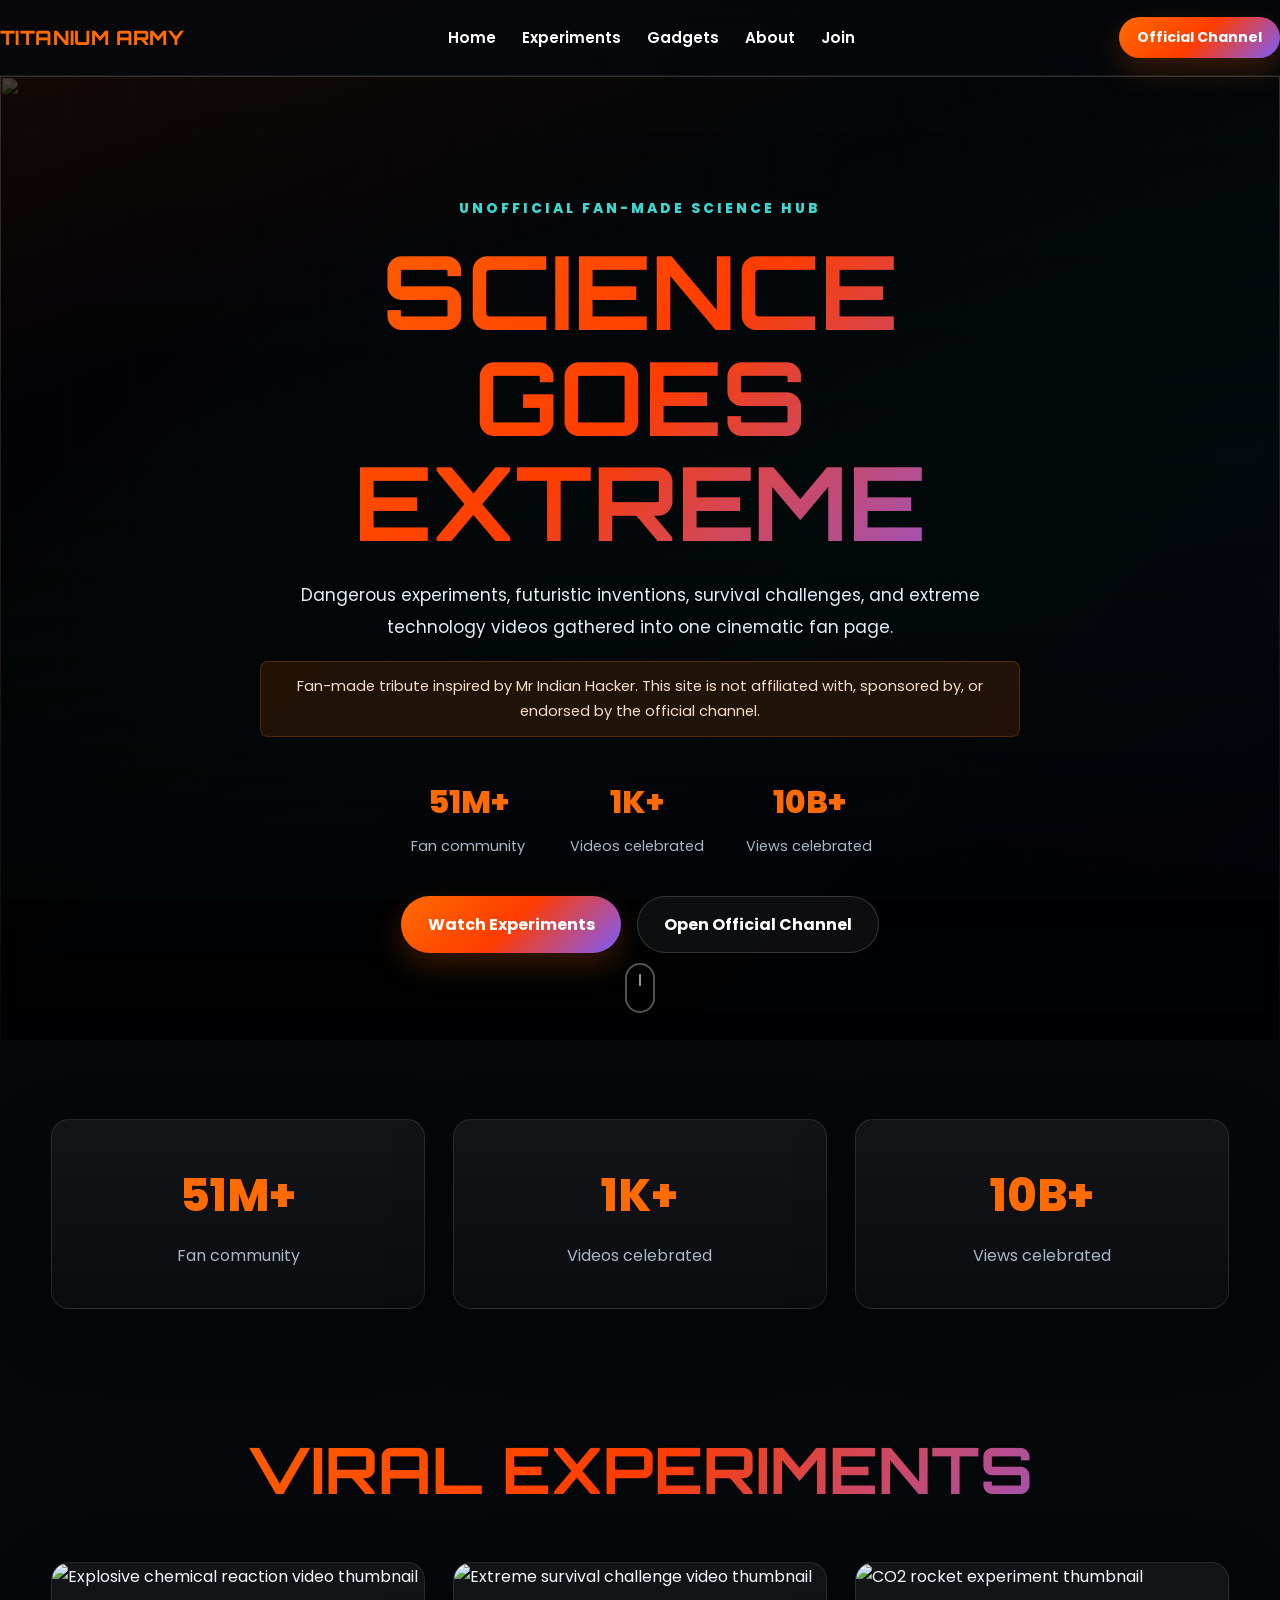
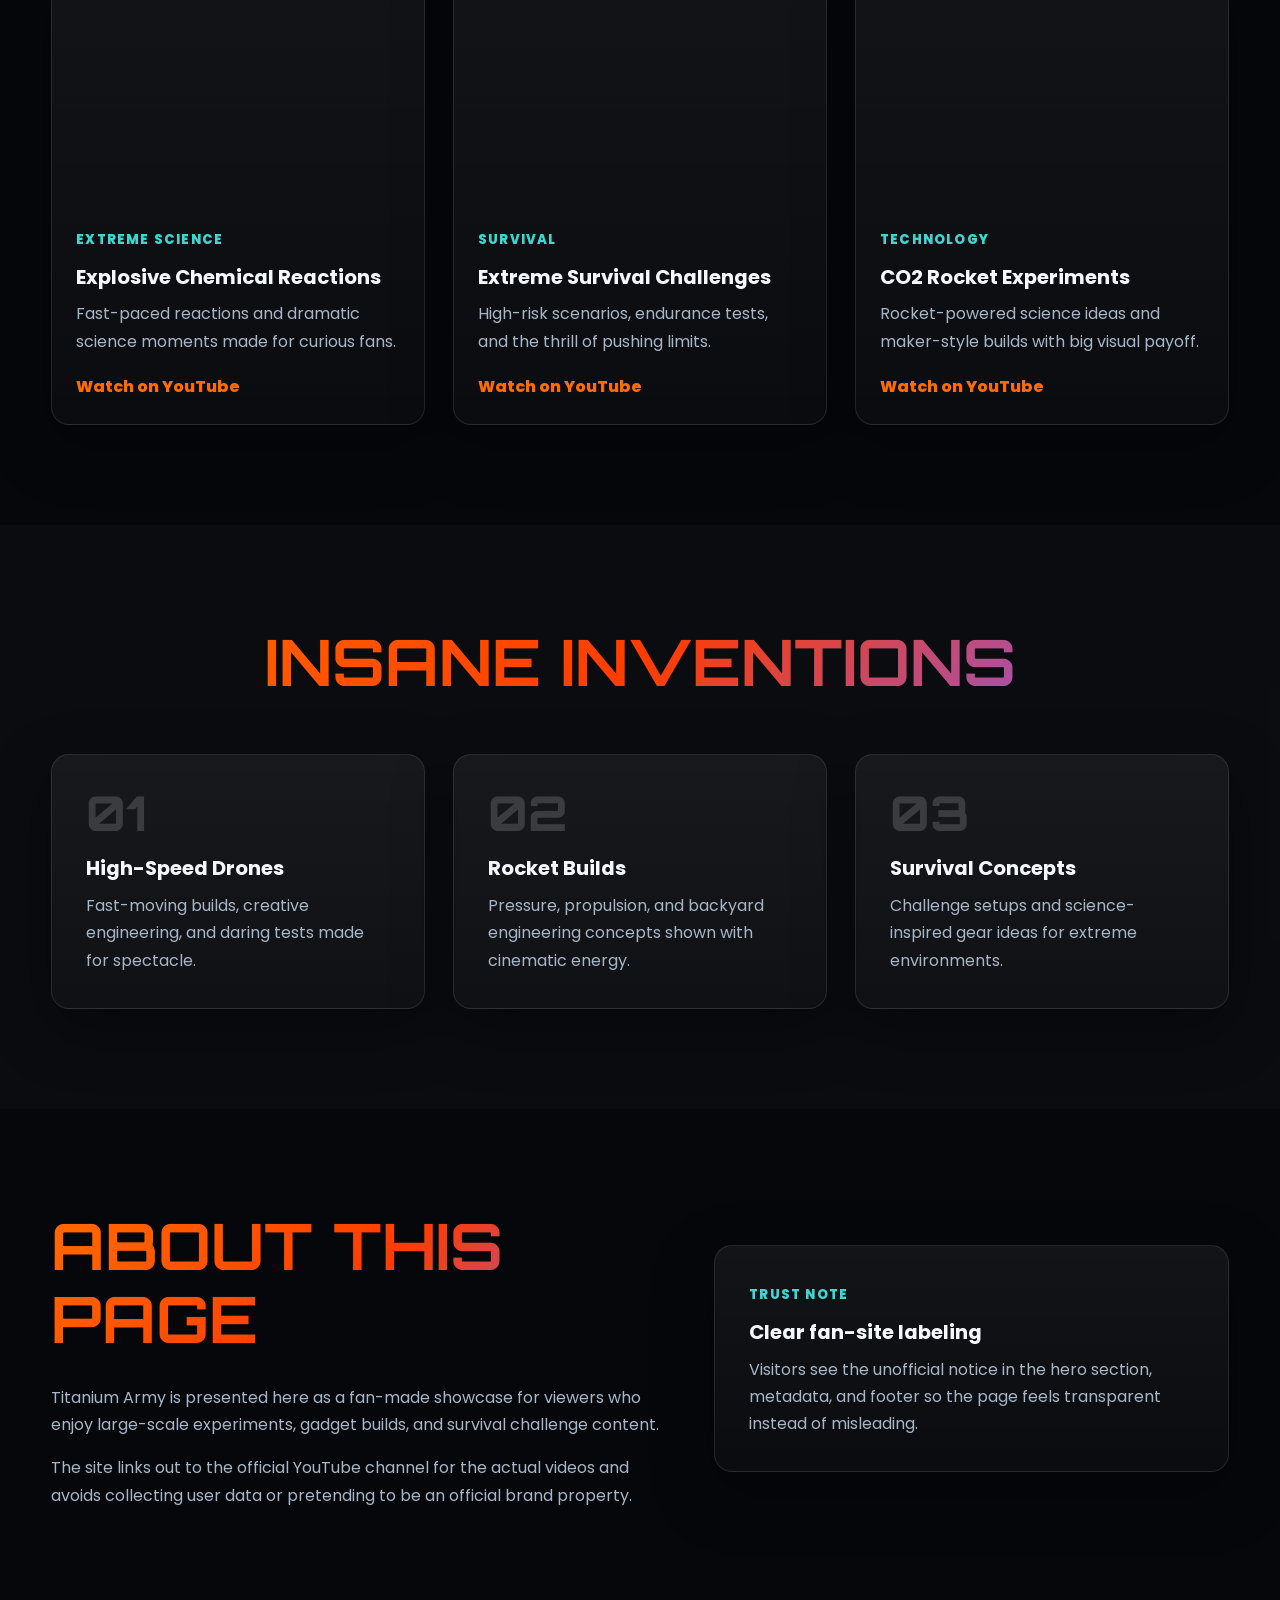
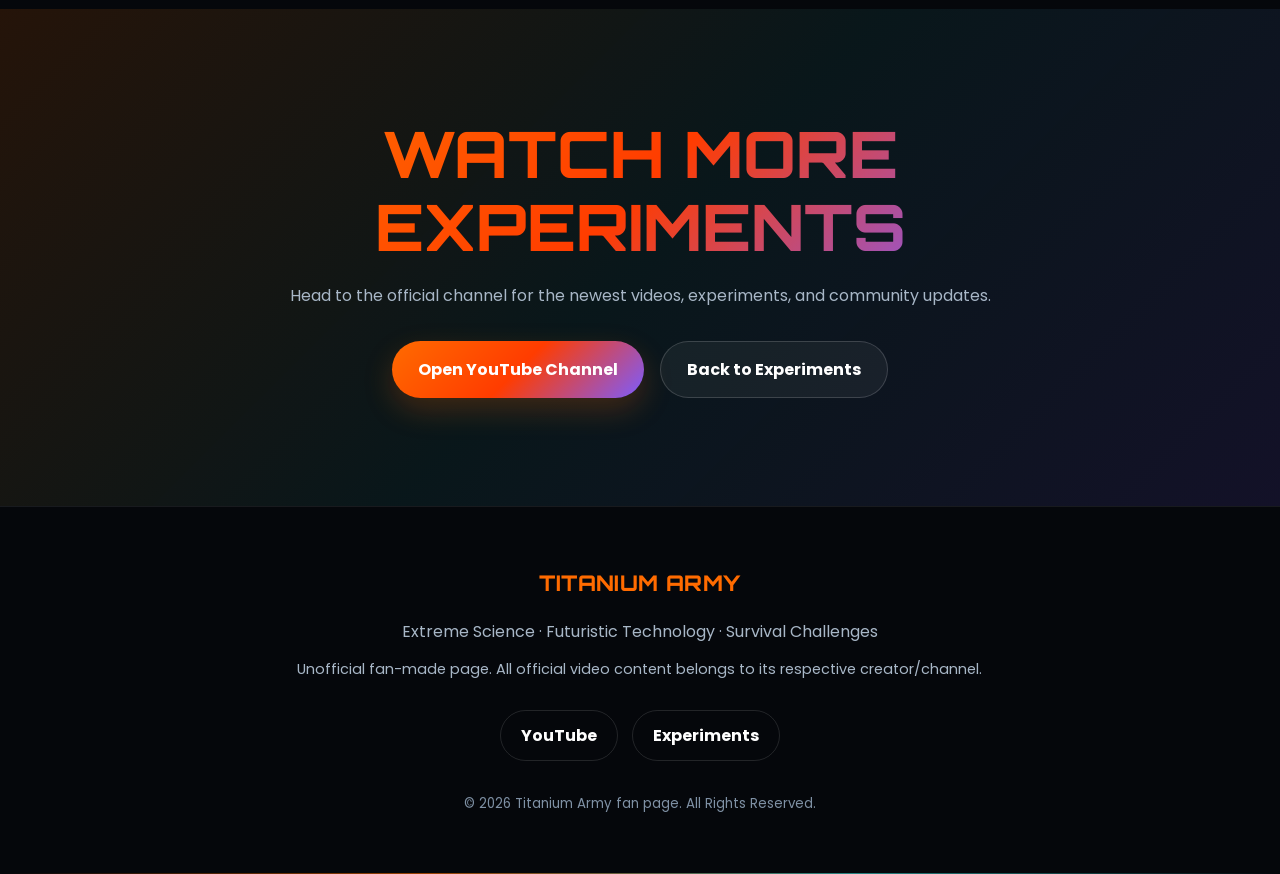
==== commit b53d0d8a: "Restore fixed deployed index page" ====
--- a/titaniumarmy/index.html
+++ b/titaniumarmy/index.html
@@ -1,591 +1,242 @@
 <!DOCTYPE html>
 <html lang="en">
-
 <head>
-
-  <!-- ========================= -->
-  <!-- BASIC SEO -->
-  <!-- ========================= -->
-
   <meta charset="UTF-8">
-
-  <meta name="viewport"
-        content="width=device-width, initial-scale=1.0">
-
-  <meta http-equiv="X-UA-Compatible"
-        content="IE=edge">
-
-  <title>
-    Titanium Army | Extreme Science & Futuristic Experiments
-  </title>
-
-  <meta name="description"
-        content="Titanium Army brings extreme science experiments, futuristic gadgets, dangerous survival challenges and insane inventions inspired by Mr Indian Hacker style.">
-
-  <meta name="keywords"
-        content="Titanium Army, Mr Indian Hacker, Science Experiments, Futuristic Gadgets, Survival Challenges">
-
-  <meta name="theme-color"
-        content="#05070b">
-
-  <!-- ========================= -->
-  <!-- OPEN GRAPH -->
-  <!-- ========================= -->
-
-  <meta property="og:title"
-        content="Titanium Army - Extreme Science & Innovation">
-
-  <meta property="og:description"
-        content="Extreme science experiments, futuristic gadgets, and survival challenges.">
-
-  <meta property="og:type"
-        content="website">
-
-  <meta property="og:image"
-        content="https://images.unsplash.com/photo-1532094349884-543bc11b234d?q=80&w=1200">
-
-  <!-- ========================= -->
-  <!-- FONTS -->
-  <!-- ========================= -->
-
-  <link rel="preconnect"
-        href="https://fonts.googleapis.com">
-
-  <link rel="preconnect"
-        href="https://fonts.gstatic.com"
-        crossorigin>
-
-  <link href="https://fonts.googleapis.com/css2?family=Orbitron:wght@500;700;800&family=Poppins:wght@300;400;500;600;700&display=swap"
-        rel="stylesheet">
-
-  <!-- ========================= -->
-  <!-- CSS -->
-  <!-- ========================= -->
-
-  <link rel="stylesheet"
-        href="styles.css">
-
+  <meta name="viewport" content="width=device-width, initial-scale=1.0">
+  <meta http-equiv="X-UA-Compatible" content="IE=edge">
+
+  <title>Titanium Army | Fan-Made Extreme Science Hub</title>
+  <meta name="description" content="A fan-made Titanium Army landing page celebrating extreme science experiments, futuristic builds, and survival challenges inspired by Mr Indian Hacker.">
+  <meta name="keywords" content="Titanium Army, Mr Indian Hacker fan site, science experiments, futuristic gadgets, survival challenges">
+  <meta name="theme-color" content="#05070b">
+  <link rel="canonical" href="https://titaniumarmy.attrim27.workers.dev/">
+
+  <meta property="og:title" content="Titanium Army | Fan-Made Extreme Science Hub">
+  <meta property="og:description" content="Extreme science experiments, futuristic builds, and survival challenges in one fan-made hub.">
+  <meta property="og:type" content="website">
+  <meta property="og:url" content="https://titaniumarmy.attrim27.workers.dev/">
+  <meta property="og:image" content="https://images.unsplash.com/photo-1532094349884-543bc11b234d?auto=format&fit=crop&w=1200&q=80">
+  <meta property="og:site_name" content="Titanium Army">
+
+  <meta name="twitter:card" content="summary_large_image">
+  <meta name="twitter:title" content="Titanium Army | Fan-Made Extreme Science Hub">
+  <meta name="twitter:description" content="A cinematic fan-made hub for extreme science and futuristic experiment videos.">
+  <meta name="twitter:image" content="https://images.unsplash.com/photo-1532094349884-543bc11b234d?auto=format&fit=crop&w=1200&q=80">
+
+  <link rel="icon" href="/favicon.svg" type="image/svg+xml">
+  <link rel="manifest" href="/site.webmanifest">
+
+  <link rel="preconnect" href="https://fonts.googleapis.com">
+  <link rel="preconnect" href="https://fonts.gstatic.com" crossorigin>
+  <link href="https://fonts.googleapis.com/css2?family=Orbitron:wght@500;700;800&family=Poppins:wght@300;400;500;600;700&display=swap" rel="stylesheet">
+  <link rel="stylesheet" href="styles.css">
 </head>
-
 <body>
-
-  <!-- ========================= -->
-  <!-- PRELOADER -->
-  <!-- ========================= -->
-
-  <div class="preloader"
-       id="preloader">
-
+  <a class="skip-link" href="#main">Skip to content</a>
+
+  <div class="preloader" id="preloader" aria-hidden="true">
     <div class="loader"></div>
-
     <h2>TITANIUM ARMY</h2>
-
   </div>
 
-  <!-- ========================= -->
-  <!-- PARTICLES CANVAS -->
-  <!-- ========================= -->
-
-  <canvas id="particles"></canvas>
-
-  <!-- ========================= -->
-  <!-- HEADER / NAVBAR -->
-  <!-- ========================= -->
-
-  <header class="site-header"
-          id="navbar">
-
+  <canvas id="particles" aria-hidden="true"></canvas>
+
+  <header class="site-header" id="navbar">
     <div class="container nav-container">
-
-      <!-- LOGO / BRAND -->
-
-      <a href="https://yt3.googleusercontent.com/6gqbAWV3L-Uy1zRFov8lJEa7ct9nXFqSb3FKSW0If3hhWL76blt2sQXWMlLUFaaei2aApkl2MQ=s900-c-k-c0x00ffffff-no-rj"
-         class="brand">
-
-        TITANIUM ARMY
-
-      </a>
-
-      <!-- DESKTOP NAVIGATION -->
-
-      <nav class="nav">
-
+      <a href="#home" class="brand" aria-label="Titanium Army home">TITANIUM ARMY</a>
+
+      <nav class="nav" aria-label="Primary navigation">
         <a href="#home">Home</a>
-
         <a href="#experiments">Experiments</a>
-
         <a href="#gadgets">Gadgets</a>
-
-        <a href="#team">Team</a>
-
+        <a href="#about">About</a>
         <a href="#join">Join</a>
-
       </nav>
 
-      <!-- CTA BUTTON -->
-
-      <a href="#join"
-         class="btn primary nav-cta">
-
-        Join Army
-
-      </a>
-
-      <!-- MOBILE MENU BUTTON -->
-
-      <button class="nav-toggle"
-              id="navToggle"
-              aria-label="Toggle Menu"
-              aria-expanded="false">
-
+      <a href="https://www.youtube.com/@MrIndianHacker" target="_blank" rel="noopener noreferrer" class="btn primary nav-cta">Official Channel</a>
+
+      <button class="nav-toggle" id="navToggle" type="button" aria-label="Open menu" aria-controls="mobileNav" aria-expanded="false">
         <span></span>
         <span></span>
         <span></span>
-
       </button>
-
     </div>
-
   </header>
 
-  <!-- ========================= -->
-  <!-- MOBILE NAVIGATION -->
-  <!-- ========================= -->
-
-  <nav class="mobile-nav"
-       id="mobileNav">
-
+  <nav class="mobile-nav" id="mobileNav" aria-label="Mobile navigation">
     <a href="#home">Home</a>
     <a href="#experiments">Experiments</a>
     <a href="#gadgets">Gadgets</a>
-    <a href="#team">Team</a>
+    <a href="#about">About</a>
     <a href="#join">Join</a>
-
   </nav>
 
-  <!-- ========================= -->
-  <!-- HERO SECTION -->
-  <!-- ========================= -->
-
-  <section class="hero"
-           id="home">
-
-    <!-- BACKGROUND VIDEO -->
-
-    <video autoplay
-           muted
-           loop
-           playsinline
-           class="hero-video"
-           poster="assets/hero.jpg">
-
-      <source src="assets/hero.mp4"
-              type="video/mp4">
-
-    </video>
-
-    <!-- OVERLAYS -->
-
-    <div class="hero-overlay"></div>
-
-    <div class="hero-gradient"></div>
-
-    <!-- HERO CONTENT -->
-
-    <div class="hero-content">
-
-      <span class="eyebrow">
-        MR INDIAN HACKER STYLE EXPERIENCE
-      </span>
-
-      <h1 class="title">
-        <span>SCIENCE</span> GOES EXTREME
-      </h1>
-
-      <p class="subtitle">
-        Dangerous experiments. Futuristic inventions. 
-        Survival challenges. Extreme technology.
-      </p>
-
-      <!-- HERO STATS -->
-
-      <div class="hero-stats">
-
-        <div class="stat-item">
-          <strong>51.7M+</strong>
-          <span>Subscribers</span>
-        </div>
-
-        <div class="stat-item">
-          <strong>1.3k+</strong>
-          <span>Experiments</span>
-        </div>
-
-        <div class="stat-item">
-          <strong>10B+</strong>
-          <span>Views</span>
-        </div>
-
-      </div>
-
-      <!-- HERO BUTTONS -->
-
-      <div class="hero-cta">
-
-        <a href="#experiments"
-           class="btn primary">
-          Watch Experiments
-        </a>
-
-        <a href="#join"
-           class="btn secondary">
-          Join Titanium Army
-        </a>
-
-      </div>
-
+  <main id="main">
+    <section class="hero" id="home">
+      <img class="hero-media" src="https://images.unsplash.com/photo-1532094349884-543bc11b234d?auto=format&fit=crop&w=1800&q=80" alt="" aria-hidden="true" fetchpriority="high">
+      <div class="hero-overlay"></div>
+      <div class="hero-gradient"></div>
+
+      <div class="hero-content">
+        <span class="eyebrow">Unofficial fan-made science hub</span>
+        <h1 class="title"><span>Science</span> Goes Extreme</h1>
+        <p class="subtitle">Dangerous experiments, futuristic inventions, survival challenges, and extreme technology videos gathered into one cinematic fan page.</p>
+        <p class="fan-note">Fan-made tribute inspired by Mr Indian Hacker. This site is not affiliated with, sponsored by, or endorsed by the official channel.</p>
+
+        <div class="hero-stats" aria-label="Fan page highlights">
+          <div class="stat-item">
+            <strong>51M+</strong>
+            <span>Fan community</span>
+          </div>
+          <div class="stat-item">
+            <strong>1K+</strong>
+            <span>Videos celebrated</span>
+          </div>
+          <div class="stat-item">
+            <strong>10B+</strong>
+            <span>Views celebrated</span>
+          </div>
+        </div>
+
+        <div class="hero-cta">
+          <a href="#experiments" class="btn primary">Watch Experiments</a>
+          <a href="https://www.youtube.com/@MrIndianHacker" target="_blank" rel="noopener noreferrer" class="btn secondary">Open Official Channel</a>
+        </div>
+      </div>
+
+      <a class="scroll-indicator" href="#experiments" aria-label="Scroll to experiments"><span></span></a>
+    </section>
+
+    <section class="stats-section reveal" aria-label="Quick stats">
+      <div class="container stats-grid">
+        <div class="stat-card">
+          <h2 class="counter" data-target="51" data-suffix="M+">0</h2>
+          <p>Fan community</p>
+        </div>
+        <div class="stat-card">
+          <h2 class="counter" data-target="1" data-suffix="K+">0</h2>
+          <p>Videos celebrated</p>
+        </div>
+        <div class="stat-card">
+          <h2 class="counter" data-target="10" data-suffix="B+">0</h2>
+          <p>Views celebrated</p>
+        </div>
+      </div>
+    </section>
+
+    <section class="section" id="experiments">
+      <div class="container">
+        <h2 class="section-title">Viral Experiments</h2>
+
+        <div class="card-grid">
+          <article class="experiment-card reveal">
+            <a class="card-media-link" href="https://youtu.be/cO_FdTGJECY?si=A4zfZJhtlqEy-Ayb" target="_blank" rel="noopener noreferrer" aria-label="Watch explosive chemical reactions on YouTube">
+              <img src="https://i.ytimg.com/vi/cO_FdTGJECY/hqdefault.jpg?sqp=-oaymwEnCNACELwBSFryq4qpAxkIARUAAIhCGAHYAQHiAQoIGBACGAY4AUAB&rs=AOn4CLBxNv9MXeNEfYzHvQO_Nx6Tp62uzA" alt="Explosive chemical reaction video thumbnail" loading="lazy">
+            </a>
+            <div class="card-content">
+              <span>Extreme Science</span>
+              <h3>Explosive Chemical Reactions</h3>
+              <p>Fast-paced reactions and dramatic science moments made for curious fans.</p>
+              <a href="https://youtu.be/cO_FdTGJECY?si=A4zfZJhtlqEy-Ayb" target="_blank" rel="noopener noreferrer" class="text-link">Watch on YouTube</a>
+            </div>
+          </article>
+
+          <article class="experiment-card reveal">
+            <a class="card-media-link" href="https://youtu.be/XZgxswVPmoY?si=jIp1VGQsI1vRc8JR" target="_blank" rel="noopener noreferrer" aria-label="Watch extreme survival challenges on YouTube">
+              <img src="https://i.ytimg.com/vi/XZgxswVPmoY/hqdefault.jpg?sqp=-oaymwEnCNACELwBSFryq4qpAxkIARUAAIhCGAHYAQHiAQoIGBACGAY4AUAB&rs=AOn4CLAbw4uefym0vWwqjL1NdJB9iy13fw" alt="Extreme survival challenge video thumbnail" loading="lazy">
+            </a>
+            <div class="card-content">
+              <span>Survival</span>
+              <h3>Extreme Survival Challenges</h3>
+              <p>High-risk scenarios, endurance tests, and the thrill of pushing limits.</p>
+              <a href="https://youtu.be/XZgxswVPmoY?si=jIp1VGQsI1vRc8JR" target="_blank" rel="noopener noreferrer" class="text-link">Watch on YouTube</a>
+            </div>
+          </article>
+
+          <article class="experiment-card reveal">
+            <a class="card-media-link" href="https://youtu.be/CsafO_dFj0U?si=0vkv_nYGtLOuGqcv" target="_blank" rel="noopener noreferrer" aria-label="Watch CO2 rocket experiments on YouTube">
+              <img src="https://ts1.mm.bing.net/th?id=OIP.cP5s2o9aSP23JdgYvHvnIwHaEK&pid=15.1&o=7&rm=3" alt="CO2 rocket experiment thumbnail" loading="lazy">
+            </a>
+            <div class="card-content">
+              <span>Technology</span>
+              <h3>CO2 Rocket Experiments</h3>
+              <p>Rocket-powered science ideas and maker-style builds with big visual payoff.</p>
+              <a href="https://youtu.be/CsafO_dFj0U?si=0vkv_nYGtLOuGqcv" target="_blank" rel="noopener noreferrer" class="text-link">Watch on YouTube</a>
+            </div>
+          </article>
+        </div>
+      </div>
+    </section>
+
+    <section class="section dark-section" id="gadgets">
+      <div class="container">
+        <h2 class="section-title">Insane Inventions</h2>
+
+        <div class="gadgets-grid">
+          <div class="gadget-box reveal">
+            <div class="gadget-number">01</div>
+            <h3>High-Speed Drones</h3>
+            <p>Fast-moving builds, creative engineering, and daring tests made for spectacle.</p>
+          </div>
+
+          <div class="gadget-box reveal">
+            <div class="gadget-number">02</div>
+            <h3>Rocket Builds</h3>
+            <p>Pressure, propulsion, and backyard engineering concepts shown with cinematic energy.</p>
+          </div>
+
+          <div class="gadget-box reveal">
+            <div class="gadget-number">03</div>
+            <h3>Survival Concepts</h3>
+            <p>Challenge setups and science-inspired gear ideas for extreme environments.</p>
+          </div>
+        </div>
+      </div>
+    </section>
+
+    <section class="section" id="about">
+      <div class="container about-layout">
+        <div class="about-copy reveal">
+          <h2 class="section-title left">About This Page</h2>
+          <p>Titanium Army is presented here as a fan-made showcase for viewers who enjoy large-scale experiments, gadget builds, and survival challenge content.</p>
+          <p>The site links out to the official YouTube channel for the actual videos and avoids collecting user data or pretending to be an official brand property.</p>
+        </div>
+
+        <div class="about-panel reveal">
+          <span>Trust note</span>
+          <h3>Clear fan-site labeling</h3>
+          <p>Visitors see the unofficial notice in the hero section, metadata, and footer so the page feels transparent instead of misleading.</p>
+        </div>
+      </div>
+    </section>
+
+    <section class="join-section" id="join">
+      <div class="join-overlay"></div>
+      <div class="join-content">
+        <h2>Watch More Experiments</h2>
+        <p>Head to the official channel for the newest videos, experiments, and community updates.</p>
+        <div class="join-actions">
+          <a href="https://www.youtube.com/@MrIndianHacker" target="_blank" rel="noopener noreferrer" class="btn primary">Open YouTube Channel</a>
+          <a href="#experiments" class="btn secondary">Back to Experiments</a>
+        </div>
+      </div>
+    </section>
+  </main>
+
+  <footer class="site-footer">
+    <div class="footer-glow"></div>
+    <div class="container footer-container">
+      <a href="#home" class="footer-logo">TITANIUM ARMY</a>
+      <p>Extreme Science &middot; Futuristic Technology &middot; Survival Challenges</p>
+      <p class="footer-note">Unofficial fan-made page. All official video content belongs to its respective creator/channel.</p>
+      <div class="socials">
+        <a href="https://www.youtube.com/@MrIndianHacker" target="_blank" rel="noopener noreferrer" aria-label="Open official YouTube channel">YouTube</a>
+        <a href="#experiments" aria-label="Jump to experiment videos">Experiments</a>
+      </div>
+      <small>&copy; 2026 Titanium Army fan page. All Rights Reserved.</small>
     </div>
-
-    <!-- SCROLL INDICATOR -->
-
-    <div class="scroll-indicator">
-      <span></span>
-    </div>
-
-  </section>
-
-  <!-- ========================= -->
-  <!-- STATS SECTION -->
-  <!-- ========================= -->
-
-  <section class="stats-section reveal">
-
-    <div class="container stats-grid">
-
-      <div class="stat-card">
-
-        <h2 class="counter"
-            data-target="51">
-          0
-        </h2>
-
-        <p>Million Subscribers</p>
-
-      </div>
-
-      <div class="stat-card">
-
-        <h2 class="counter"
-            data-target="13">
-          0
-        </h2>
-
-        <p>Thousand Experiments</p>
-
-      </div>
-
-      <div class="stat-card">
-
-        <h2 class="counter"
-            data-target="10">
-          0
-        </h2>
-
-        <p>Billion Views</p>
-
-      </div>
-
-    </div>
-
-  </section>
-
-  <!-- ========================= -->
-  <!-- EXPERIMENTS SECTION -->
-  <!-- ========================= -->
-
-  <section class="section"
-           id="experiments">
-
-    <div class="container">
-
-      <h2 class="section-title">
-        Viral Experiments
-      </h2>
-
-      <div class="card-grid">
-
-        <!-- EXPERIMENT CARD 1 -->
-
-        <article class="experiment-card reveal">
-          <a href="https://youtu.be/cO_FdTGJECY?si=A4zfZJhtlqEy-Ayb">
-            <img src="https://i.ytimg.com/vi/cO_FdTGJECY/hqdefault.jpg?sqp=-oaymwEnCNACELwBSFryq4qpAxkIARUAAIhCGAHYAQHiAQoIGBACGAY4AUAB&rs=AOn4CLBxNv9MXeNEfYzHvQO_Nx6Tp62uzA"
-                 alt="Explosive Chemical Reactions"
-                 loading="lazy">
-          </a>
-
-          <div class="card-content">
-
-            <span>Extreme Science</span>
-
-            <h3>Explosive Chemical Reactions</h3>
-
-            <p>Mind-blowing chemical reactions that push the limits of science.</p>
-
-          </div>
-
-        </article>
-
-        <!-- EXPERIMENT CARD 2 -->
-
-        <article class="experiment-card reveal">
-          <a href="https://youtu.be/XZgxswVPmoY?si=jIp1VGQsI1vRc8JR">
-            <img src="https://i.ytimg.com/vi/XZgxswVPmoY/hqdefault.jpg?sqp=-oaymwEnCNACELwBSFryq4qpAxkIARUAAIhCGAHYAQHiAQoIGBACGAY4AUAB&rs=AOn4CLAbw4uefym0vWwqjL1NdJB9iy13fw"
-                 alt="Extreme Survival Challenges"
-                 loading="lazy">
-          </a>
-
-          <div class="card-content">
-
-            <span>Survival</span>
-
-            <h3>Extreme Survival Challenges</h3>
-
-            <p>Test human limits with dangerous survival scenarios in extreme environments.</p>
-
-          </div>
-
-        </article>
-
-        <!-- EXPERIMENT CARD 3 -->
-
-        <article class="experiment-card reveal">
-          <a href="https://youtu.be/CsafO_dFj0U?si=0vkv_nYGtLOuGqcv">
-            <img src="https://ts1.mm.bing.net/th?id=OIP.cP5s2o9aSP23JdgYvHvnIwHaEK&pid=15.1&o=7&rm=3"
-                 alt="CO2 Rockets Experiments"
-                 loading="lazy">
-          </a>
-
-          <div class="card-content">
-
-            <span>Technology</span>
-
-            <h3>CO2  Rockets  Experiments</h3>
-
-            <p>Next-generation inventions engineered from titanium and advanced materials.</p>
-
-          </div>
-
-        </article>
-
-      </div>
-
-    </div>
-
-  </section>
-
-  <!-- ========================= -->
-  <!-- GADGETS SECTION -->
-  <!-- ========================= -->
-
-  <section class="section dark-section"
-           id="gadgets">
-
-    <div class="container">
-
-      <h2 class="section-title">
-        Insane Inventions
-      </h2>
-
-      <div class="gadgets-grid">
-
-        <!-- GADGET 1 -->
-
-        <div class="gadget-box reveal">
-
-          <div class="gadget-number">01</div>
-
-          <h3>Titanium Drone</h3>
-
-          <p>
-            High-speed futuristic drone engineered 
-            for extreme tests and dangerous missions.
-          </p>
-
-        </div>
-
-        <!-- GADGET 2 -->
-
-        <div class="gadget-box reveal">
-
-          <div class="gadget-number">02</div>
-
-          <h3>Rocket Bike</h3>
-
-          <p>
-            Rocket-powered experimental speed machine 
-            breaking physics boundaries.
-          </p>
-
-        </div>
-
-        <!-- GADGET 3 -->
-
-        <div class="gadget-box reveal">
-
-          <div class="gadget-number">03</div>
-
-          <h3>Survival Capsule</h3>
-
-          <p>
-            Portable futuristic bunker engineered 
-            for dangerous environments.
-          </p>
-
-        </div>
-
-      </div>
-
-    </div>
-
-  </section>
-
-  <!-- ========================= -->
-  <!-- TEAM SECTION -->
-  <!-- ========================= -->
-
-  <section class="section"
-           id="team">
-
-    <div class="container">
-
-      <h2 class="section-title">
-        Titanium Team
-      </h2>
-
-      <div class="team-grid">
-
-        <!-- TEAM MEMBER 1 -->
-
-        <div class="team-card reveal">
-
-          <div class="team-image">
-
-            <img src="https://tse4.mm.bing.net/th/id/OIP.s0dwRHaxyzMxqbOX1hu8ZwHaHZ?cb=thfvnextfalcon&rs=1&pid=ImgDetMain&o=7&rm=300x300"
-                 alt="Mr Indian Hacker"
-                 loading="lazy">
-
-          </div>
-
-          <h3>Mr Indian Hacker</h3>
-
-          <p>Creator • Innovator • Experimenter</p>
-
-        </div>
-
-        <!-- TEAM MEMBER 2 -->
-
-        <div class="team-card reveal">
-
-          <div class="team-image">
-
-            <img src="https://encrypted-tbn0.gstatic.com/images?q=tbn:ANd9GcQ8RIQkzLpq-JdtcHdeMYlz7C_s-JuR3jrvEA&s"
-                 alt="Titanium Ops"
-                 loading="lazy">
-
-          </div>
-
-          <h3>Others</h3>
-
-          <p>Team members • Associates</p>
-
-        </div>
-
-      </div>
-
-    </div>
-
-  </section>
-
-  <!-- ========================= -->
-  <!-- JOIN SECTION -->
-  <!-- ========================= -->
-
-  <section class="join-section"
-           id="join">
-
-    <div class="join-overlay"></div>
-
-    <div class="join-content">
-
-      <h2>JOIN THE TITANIUM ARMY</h2>
-
-      <p>
-        Become part of the most fearless science 
-        community on the internet.
-      </p>
-
-      <form class="join-form"
-            id="newsletterForm">
-
-        <a href="https://www.youtube.com/@MrIndianHacker"
-           target="_blank"
-           rel="noopener noreferrer"
-           class="btn primary nav-cta">
-          Join Now
-        </a>
-
-      </form>
-
-    </div>
-
-  </section>
-
-  <!-- ========================= -->
-  <!-- FOOTER -->
-  <!-- ========================= -->
-
-  <footer class="site-footer">
-
-    <div class="footer-glow"></div>
-
-    <div class="container footer-container">
-
-      <div class="footer-logo">
-        TITANIUM ARMY
-      </div>
-
-      <p>
-        Extreme Science • Futuristic Technology • Survival Challenges
-      </p>
-
-      <div class="socials">
-
-        <a href="#"
-           aria-label="YouTube">
-          YouTube
-        </a>
-
-        <a href="#"
-           aria-label="Instagram">
-          Instagram
-        </a>
-
-      </div>
-
-      <small>
-        © 2026 Titanium Army. All Rights Reserved.
-      </small>
-
-    </div>
-
   </footer>
 
-  <!-- ========================= -->
-  <!-- SCRIPTS -->
-  <!-- ========================= -->
-
   <script defer src="script.js"></script>
-
 </body>
-
-</html>+</html>
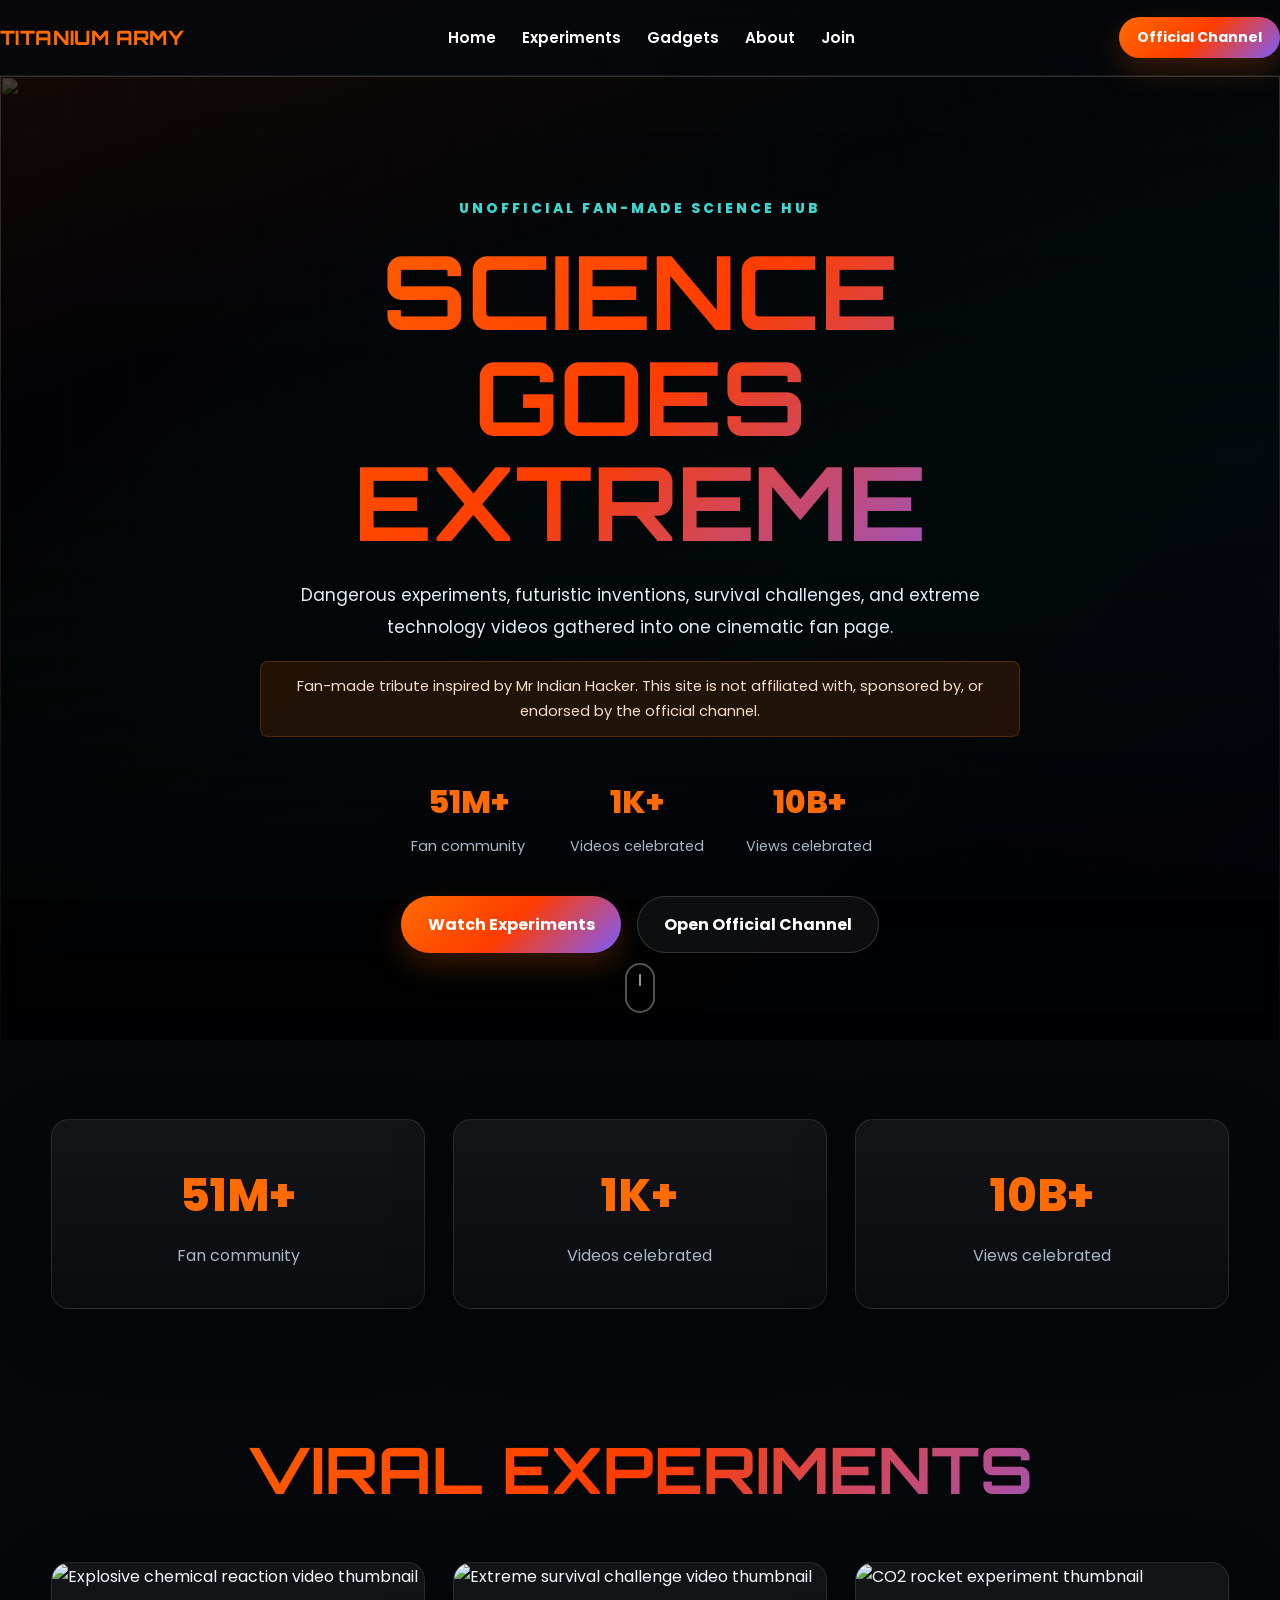
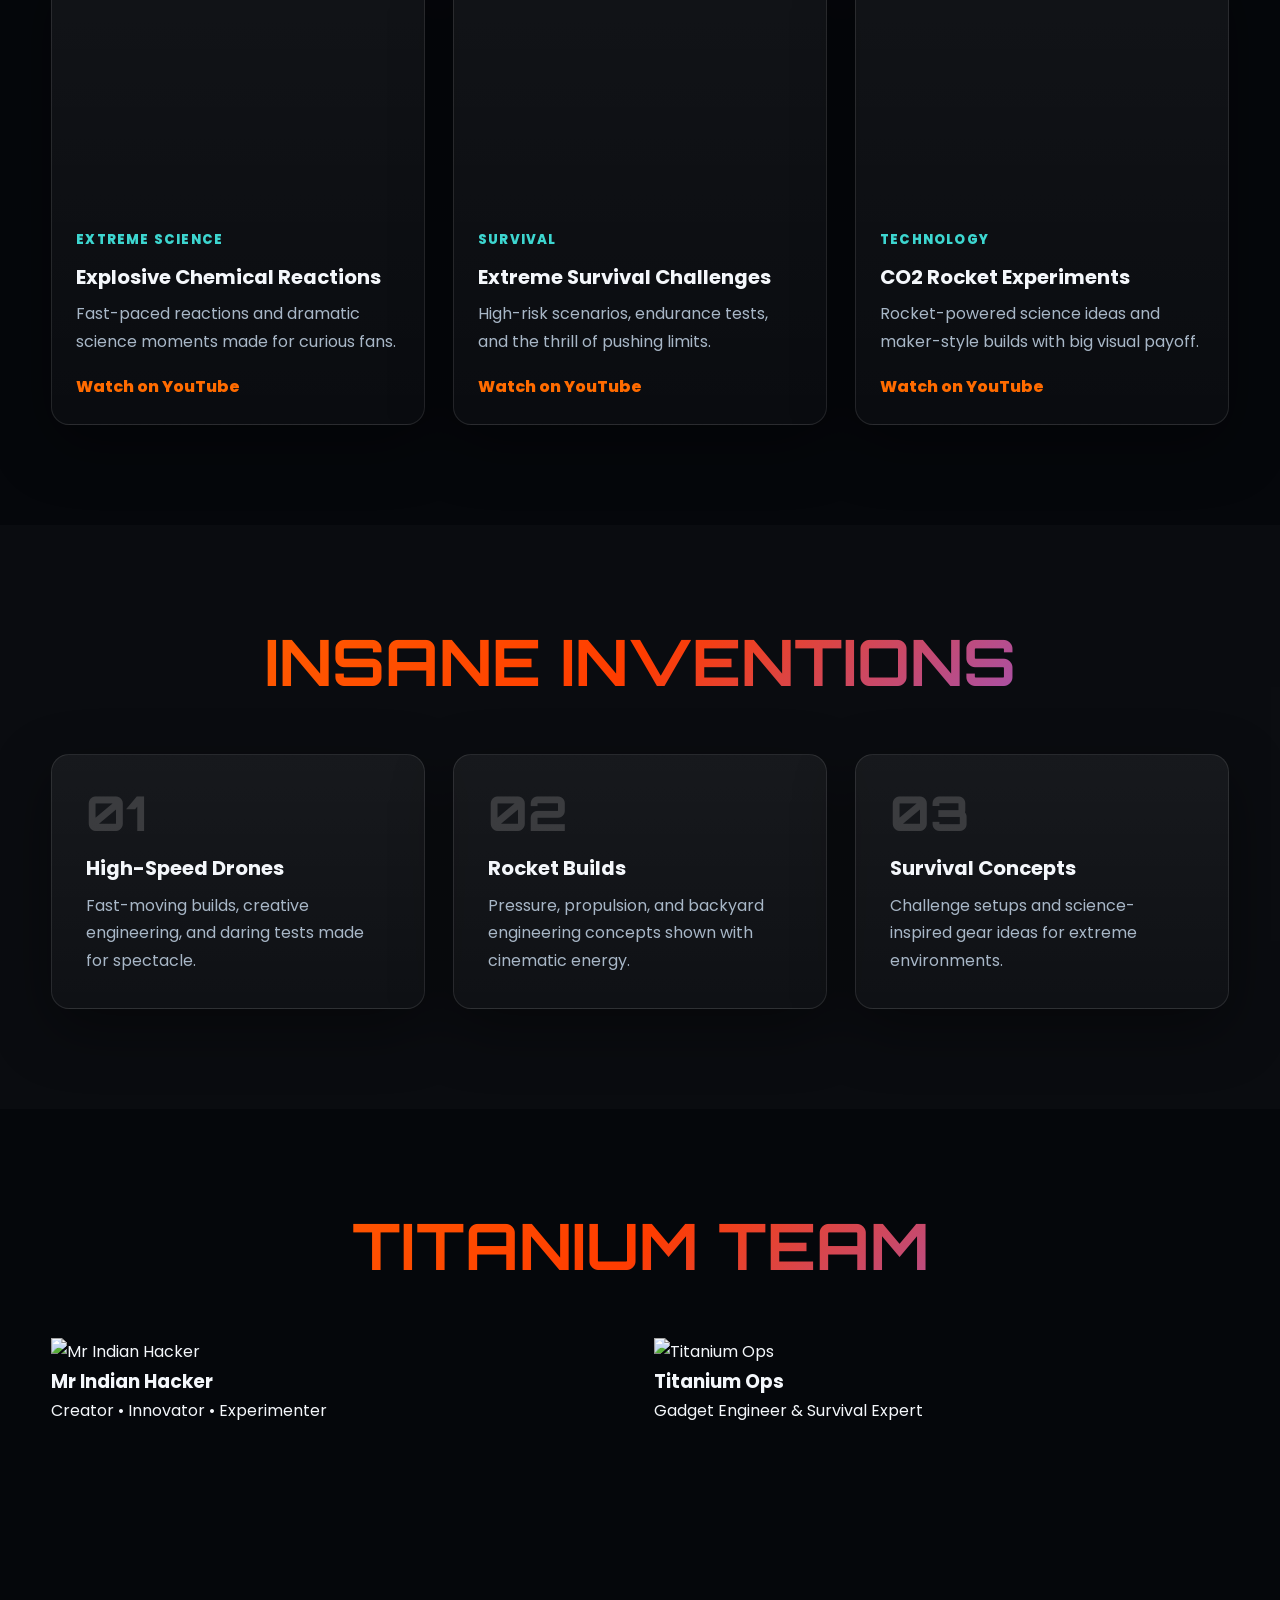
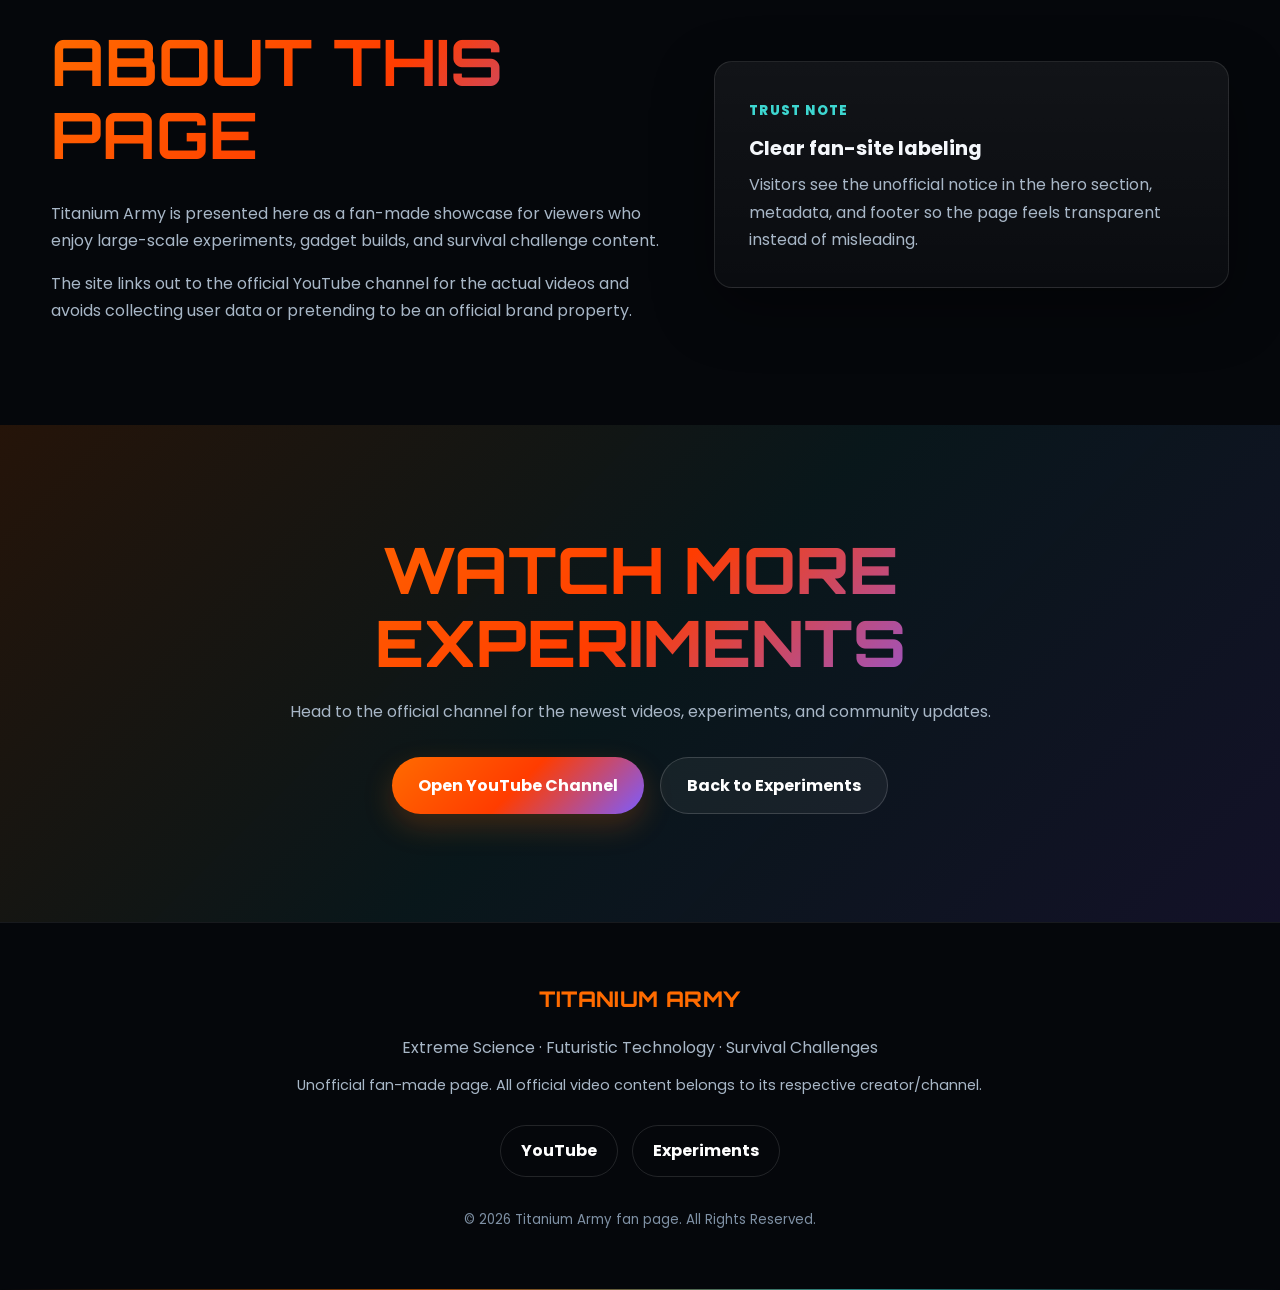
==== commit 16eb1be0: "Update index.html" ====
--- a/titaniumarmy/index.html
+++ b/titaniumarmy/index.html
@@ -193,7 +193,76 @@
         </div>
       </div>
     </section>
-
+<section class="section"
+           id="team">
+
+    <div class="container">
+
+      <h2 class="section-title">
+
+        Titanium Team
+
+      </h2>
+
+      <div class="team-grid">
+
+        <!-- MEMBER -->
+
+        <div class="team-card reveal">
+
+          <div class="team-image">
+
+            <img src="https://www.famousbollywood.com/wp-content/uploads/2024/02/Mr.-Indian-Hacker-Photo.webp"
+                 alt="Mr Indian Hacker"
+                 loading="lazy">
+
+          </div>
+
+          <h3>
+
+            Mr Indian Hacker
+
+          </h3>
+
+          <p>
+
+            Creator • Innovator • Experimenter
+
+          </p>
+
+        </div>
+
+        <!-- MEMBER -->
+
+        <div class="team-card reveal">
+
+          <div class="team-image">
+
+            <img src="https://www.instagram.com/p/CiAIHLcLhiq/?utm_source=ig_web_button_share_sheet&igsh=MzRlODBiNWFlZA=="
+                 alt="Titanium Ops"
+                 loading="lazy">
+
+          </div>
+
+          <h3>
+
+            Titanium Ops
+
+          </h3>
+
+          <p>
+
+            Gadget Engineer & Survival Expert
+
+          </p>
+
+        </div>
+
+      </div>
+
+    </div>
+
+  </section>
     <section class="section" id="about">
       <div class="container about-layout">
         <div class="about-copy reveal">
